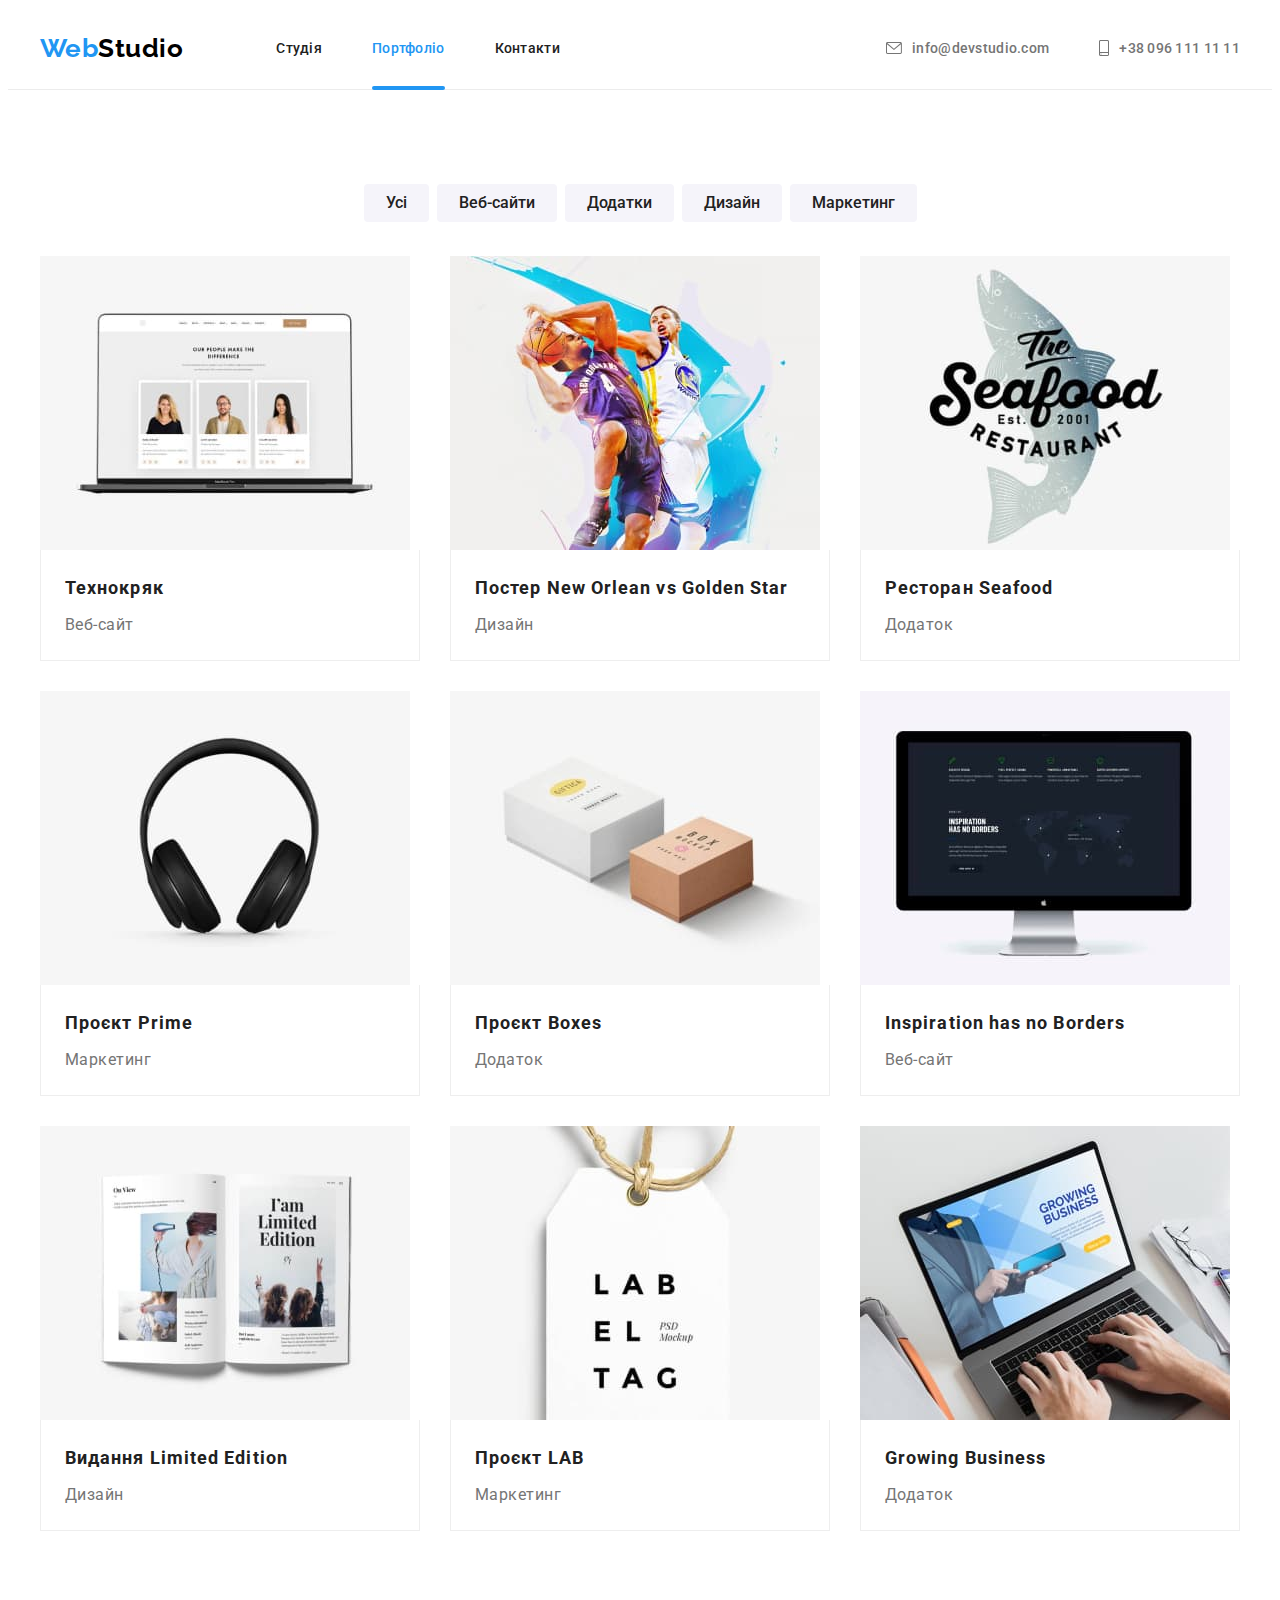
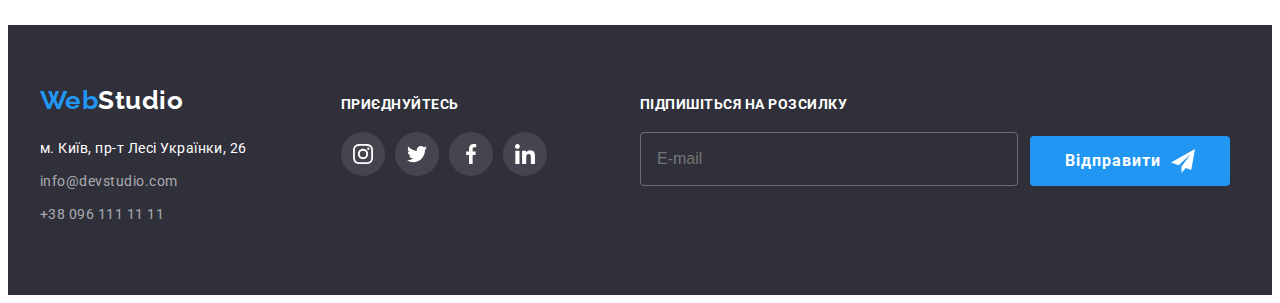
==== portfolio.html @ d0ff2c58 "ДЗ-8" ====
<!DOCTYPE html>
<html lang="uk">
  <head>
    <meta charset="UTF-8" />
    <meta http-equiv="X-UA-Compatible" content="IE=edge" />
    <meta name="viewport" content="width=device-width, initial-scale=1.0" />
    <title>Портфоліо</title>
    <link rel="preconnect" href="https://fonts.googleapis.com" />
    <link rel="preconnect" href="https://fonts.gstatic.com" crossorigin />
    <link
      href="https://fonts.googleapis.com/css2?family=Raleway:wght@700&family=Roboto:wght@400;500;700;900&display=swap"
      rel="stylesheet"
    />
    <link
      rel="stylesheet"
      href="https://cdnjs.cloudflare.com/ajax/libs/modern-normalize/1.1.0/modern-normalize.min.css"
      integrity="sha512-wpPYUAdjBVSE4KJnH1VR1HeZfpl1ub8YT/NKx4PuQ5NmX2tKuGu6U/JRp5y+Y8XG2tV+wKQpNHVUX03MfMFn9Q=="
      crossorigin="anonymous"
      referrerpolicy="no-referrer"
    />
    <link rel="stylesheet" href="./css/main.min.css" />
  </head>

  <body>
    <!--шапка сайту-->
    <header class="header">
      <div class="container header__container">
        <nav class="header__nav">
          <a class="logo header__logo" href="./index.html"
            >Web<span class="logo header__logo-text">Studio</span></a
          >
          <ul class="menu list">
            <li class="menu__item">
              <a class="menu__link" href="./index.html">Студія</a>
            </li>
            <li class="menu__item">
              <a class="menu__link menu__link--current" href="./portfolio.html"
                >Портфоліо</a
              >
            </li>
            <li class="menu__item">
              <a class="menu__link" href="">Контакти</a>
            </li>
          </ul>
        </nav>
        <ul class="header__contacts list">
          <li class="header__contacts-item">
            <a class="header__contact" href="mailto:info@devstudio.com"
              ><svg class="header__contact-icon" width="16" height="12">
                <use href="./images/icons.svg#icon-envelope"></use>
              </svg>
              info@devstudio.com</a
            >
          </li>
          <li class="header__contacts-item">
            <a class="header__contact" href="tel:+380961111111"
              ><svg class="header__contact-icon" width="10" height="16">
                <use href="./images/icons.svg#icon-smartphone"></use>
              </svg>
              +38 096 111 11 11</a
            >
          </li>
        </ul>
      </div>
    </header>

    <!--main-->
    <main>
      <section class="portfolio">
        <div class="container portfolio__container">
          <h1 class="portfolio__title visually-hidden">Портфоліо</h1>
          <ul class="portfolio__nav list">
            <li>
              <button class="portfolio__button" type="button">Усі</button>
            </li>
            <li>
              <button class="portfolio__button" type="button">Веб-сайти</button>
            </li>
            <li>
              <button class="portfolio__button" type="button">Додатки</button>
            </li>
            <li>
              <button class="portfolio__button" type="button">Дизайн</button>
            </li>
            <li>
              <button class="portfolio__button" type="button">Маркетинг</button>
            </li>
          </ul>
          <ul class="portfolio__list list">
            <li class="portfolio__item">
              <a class="portfolio__link" href="#">
                <div class="portfolio__top-wrap">
                  <img
                    class="portfolio__image"
                    src="./images/8-portfolio.jpg"
                    alt="Ноутбук"
                    width="370"
                    height="294"
                  />
                  <p class="portfolio__top-text">
                    Ресурс пропонує комплексні пропозиції з різним рівнем
                    функціоналу та сервісів. Все це дозволить відвідувачу
                    отримати вичерпні відомості про компанію чи приватну особу.
                  </p>
                </div>
                <div class="portfolio__card">
                  <h2 class="portfolio__card-title">Технокряк</h2>
                  <p class="portfolio__card-text">Веб-сайт</p>
                </div>
              </a>
            </li>
            <li class="portfolio__item">
              <a class="portfolio__link" href="#">
                <div class="portfolio__top-wrap">
                  <img
                    class="portfolio__image"
                    src="./images/9-portfolio.jpg"
                    alt="Два баскетболісти"
                    width="370"
                    height="294"
                  />
                  <p class="portfolio__top-text">
                    Lorem ipsum dolor sit amet, consectetur adipisicing elit.
                    Nihil voluptatum quibusdam sapiente fugiat veniam aliquid
                    molestias ratione unde laborum consequatur maiores quia sint
                    iure inventore repellendus nesciunt sit, quod eum.
                  </p>
                </div>
                <div class="portfolio__card">
                  <h2 class="portfolio__card-title">
                    Постер New Orlean vs Golden Star
                  </h2>
                  <p class="portfolio__card-text">Дизайн</p>
                </div>
              </a>
            </li>
            <li class="portfolio__item">
              <a class="portfolio__link" href="#">
                <div class="portfolio__top-wrap">
                  <img
                    class="portfolio__image"
                    src="./images/10-portfolio.jpg"
                    alt="Назва ресторану на фоні риби"
                    width="370"
                    height="294"
                  />
                  <p class="portfolio__top-text">
                    Lorem ipsum dolor sit amet, consectetur adipisicing elit.
                    Nihil voluptatum quibusdam sapiente fugiat veniam aliquid
                    molestias ratione unde laborum consequatur maiores quia sint
                    iure inventore repellendus nesciunt sit, quod eum.
                  </p>
                </div>
                <div class="portfolio__card">
                  <h2 class="portfolio__card-title">Ресторан Seafood</h2>
                  <p class="portfolio__card-text">Додаток</p>
                </div>
              </a>
            </li>
            <li class="portfolio__item">
              <a class="portfolio__link" href="#">
                <div class="portfolio__top-wrap">
                  <img
                    class="portfolio__image"
                    src="./images/11-portfolio.jpg"
                    alt="Навушники"
                    width="370"
                    height="294"
                  />
                  <p class="portfolio__top-text">
                    Lorem ipsum dolor sit amet, consectetur adipisicing elit.
                    Nihil voluptatum quibusdam sapiente fugiat veniam aliquid
                    molestias ratione unde laborum consequatur maiores quia sint
                    iure inventore repellendus nesciunt sit, quod eum.
                  </p>
                </div>
                <div class="portfolio__card">
                  <h2 class="portfolio__card-title">Проєкт Prime</h2>
                  <p class="portfolio__card-text">Маркетинг</p>
                </div>
              </a>
            </li>
            <li class="portfolio__item">
              <a class="portfolio__link" href="#">
                <div class="portfolio__top-wrap">
                  <img
                    class="portfolio__image"
                    src="./images/12-portfolio.jpg"
                    alt="Біла і коричнева коробки"
                    width="370"
                    height="294"
                  />
                  <p class="portfolio__top-text">
                    Lorem ipsum dolor sit amet, consectetur adipisicing elit.
                    Nihil voluptatum quibusdam sapiente fugiat veniam aliquid
                    molestias ratione unde laborum consequatur maiores quia sint
                    iure inventore repellendus nesciunt sit, quod eum.
                  </p>
                </div>
                <div class="portfolio__card">
                  <h2 class="portfolio__card-title">Проєкт Boxes</h2>
                  <p class="portfolio__card-text">Додаток</p>
                </div>
              </a>
            </li>
            <li class="portfolio__item">
              <a class="portfolio__link" href="#">
                <div class="portfolio__top-wrap">
                  <img
                    class="portfolio__image"
                    src="./images/13-portfolio.jpg"
                    alt="Моноблок"
                    width="370"
                    height="294"
                  />
                  <p class="portfolio__top-text">
                    Lorem ipsum dolor sit amet, consectetur adipisicing elit.
                    Nihil voluptatum quibusdam sapiente fugiat veniam aliquid
                    molestias ratione unde laborum consequatur maiores quia sint
                    iure inventore repellendus nesciunt sit, quod eum.
                  </p>
                </div>
                <div class="portfolio__card">
                  <h2 class="portfolio__card-title">
                    Inspiration has no Borders
                  </h2>
                  <p class="portfolio__card-text">Веб-сайт</p>
                </div>
              </a>
            </li>
            <li class="portfolio__item">
              <a class="portfolio__link" href="#">
                <div class="portfolio__top-wrap">
                  <img
                    class="portfolio__image"
                    src="./images/14-portfolio.jpg"
                    alt="Книга"
                    width="370"
                    height="294"
                  />
                  <p class="portfolio__top-text">
                    Lorem ipsum dolor sit amet, consectetur adipisicing elit.
                    Nihil voluptatum quibusdam sapiente fugiat veniam aliquid
                    molestias ratione unde laborum consequatur maiores quia sint
                    iure inventore repellendus nesciunt sit, quod eum.
                  </p>
                </div>
                <div class="portfolio__card">
                  <h2 class="portfolio__card-title">Видання Limited Edition</h2>
                  <p class="portfolio__card-text">Дизайн</p>
                </div>
              </a>
            </li>
            <li class="portfolio__item">
              <a class="portfolio__link" href="#">
                <div class="portfolio__top-wrap">
                  <img
                    class="portfolio__image"
                    src="./images/15-portfolio.jpg"
                    alt="Бірка"
                    width="370"
                    height="294"
                  />
                  <p class="portfolio__top-text">
                    Lorem ipsum dolor sit amet, consectetur adipisicing elit.
                    Nihil voluptatum quibusdam sapiente fugiat veniam aliquid
                    molestias ratione unde laborum consequatur maiores quia sint
                    iure inventore repellendus nesciunt sit, quod eum.
                  </p>
                </div>
                <div class="portfolio__card">
                  <h2 class="portfolio__card-title">Проєкт LAB</h2>
                  <p class="portfolio__card-text">Маркетинг</p>
                </div>
              </a>
            </li>
            <li class="portfolio__item">
              <a class="portfolio__link" href="#">
                <div class="portfolio__top-wrap">
                  <img
                    class="portfolio__image"
                    src="./images/16-portfolio.jpg"
                    alt="Ноутбук"
                    width="370"
                    height="294"
                  />
                  <p class="portfolio__top-text">
                    Lorem ipsum dolor sit amet, consectetur adipisicing elit.
                    Nihil voluptatum quibusdam sapiente fugiat veniam aliquid
                    molestias ratione unde laborum consequatur maiores quia sint
                    iure inventore repellendus nesciunt sit, quod eum.
                  </p>
                </div>
                <div class="portfolio__card">
                  <h2 class="portfolio__card-title">Growing Business</h2>
                  <p class="portfolio__card-text">Додаток</p>
                </div>
              </a>
            </li>
          </ul>
        </div>
      </section>
    </main>
    <!--footer-->
    <footer class="footer">
      <div class="container footer__container">
        <div class="footer__address-wrapper">
          <a class="logo footer__logo" href="./index.html"
            >Web <span class="footer__logo-text">Studio</span></a
          >
          <address class="address">
            <ul class="address__list">
              <li class="address__item">
                <a
                  class="address__link"
                  href="https://goo.gl/maps/9E4ESz3H2E2rqb3K8"
                  target="_blank"
                  rel="noreferrer noopener nofollow"
                  >м. Київ, пр-т Лесі Українки, 26</a
                >
              </li>
              <li class="address__item">
                <a class="address__contact" href="mailto:info@devstudio.com"
                  >info@devstudio.com</a
                >
              </li>
              <li class="address__item">
                <a class="address__contact" href="tel:+380961111111"
                  >+38 096 111 11 11</a
                >
              </li>
            </ul>
          </address>
        </div>
        <div class="footer__soc">
          <p class="footer__soc-text">Приєднуйтесь</p>
          <ul class="soc footer__soc-list">
            <li class="soc__item footer__soc-item">
              <a class="soc__link footer__soc-link" href=""
                ><svg class="soc__icon footer__soc-icon" width="20" height="20">
                  <use href="./images/icons.svg#icon-instagram"></use></svg
              ></a>
            </li>
            <li class="soc__item footer__soc-item">
              <a class="soc__link footer__soc-link" href=""
                ><svg class="soc__icon footer__soc-icon" width="20" height="20">
                  <use href="./images/icons.svg#icon-twitter"></use></svg
              ></a>
            </li>
            <li class="soc__item footer__soc-item">
              <a class="soc__link footer__soc-link" href=""
                ><svg class="soc__icon footer__soc-icon" width="20" height="20">
                  <use href="./images/icons.svg#icon-facebook"></use></svg
              ></a>
            </li>
            <li class="soc__item footer__soc-item">
              <a class="soc__link footer__soc-link" href=""
                ><svg class="soc__icon footer__soc-icon" width="20" height="20">
                  <use href="./images/icons.svg#icon-linkedin"></use></svg
              ></a>
            </li>
          </ul>
        </div>
        <div class="caption">
          <p class="caption__text">Підпишіться на розсилку</p>
          <form class="caption__form">
            <div class="caption__input-wraper">
              <label class="caption__input-label" for="caption-email"></label>
              <input
                class="caption__input"
                type="email"
                name="caption-email"
                id="caption-email"
                placeholder="E-mail"
              />
            </div>
            <div class="caption__button-wraper">
              <button type="submit" class="btn caption__button">
                Відправити
                <svg class="caption__icon" width="24" height="24">
                  <use href="./images/icons.svg#icon-send"></use>
                </svg>
              </button>
            </div>
          </form>
        </div>
      </div>
    </footer>
  </body>
</html>
---- css/main.min.css ----
:root{--primary-bg-color: #f5f5f5;--additional-bg-color: #f5f4fa;--heder-bg-color: #ffffff;--accent-color: #2196f3;--team-item-bg-color: #ffffff;--bg-hero-color: #c4c4c4;--bg-footer-color: #2f303a;--bg-portfolio-color: #ffffff;--bg-portfolio-card: rgba(33, 150, 243, 0.9);--bg-backdrop: rgba(0, 0, 0, 0.2);--bg-modal: #ffffff;--primary-text-color: #757575;--title-hero-color: #ffffff;--title-text-color: #212121;--logo-text-color: #000000;--logo-footer-text-color: #ffffff;--address-footer-color: #ffffff;--contact-footer-color: rgba(255, 255, 255, 0.6);--button-text-color: #ffffff;--button-active-color: #188ce8;--portfolio-button-text-color: #ffffff;--portfolio-item-bg-color: #ffffff;--border-header-color: #ececec;--border-portfolio-color: #eeeeee;--soc-icon-color: #afb1b8;--soc-icon-hover-color: #ffffff;--border-customers-color: #afb1b8;--border-customers-hover: #2196f3;--customers-icon-hover: #2196f3;--customers-logo-color: #afb1b8;--transition-duration-cubic: 250ms cubic-bezier(0.4, 0, 0.2, 1);--portfolio-card-color: #ffffff;--modal-input-border: rgba(33, 33, 33, 0.2);--modal-input-border-focus: rgba(33, 150, 243, 1);--modal-input-color: rgba(0, 0, 0, 1);--placeholder-color: rgba(117, 117, 117, 0.5);--check-border-color: #212121}.visually-hidden{position:absolute;width:1px;height:1px;margin:-1px;border:0;padding:0;white-space:nowrap;-webkit-clip-path:inset(100%);clip-path:inset(100%);clip:rect(0 0 0 0);overflow:hidden}h1,h2,h3,h4,h5,h6,p{margin:0}ul{list-style:none;margin:0;padding:0}img{display:block}button{cursor:pointer}body{font-family:"Roboto",sans-serif;letter-spacing:.03em;color:var(--primary-text-color)}.list{list-style:none}.container{width:1200px;padding-left:15px;padding-right:15px;margin:0 auto}.logo{font-family:"Raleway",sans-serif;font-weight:700;font-size:26px;line-height:1.1923;text-decoration:none;color:var(--accent-color)}.section-title{margin-bottom:50px;font-size:36px;line-height:1.1667;text-align:center;color:var(--title-text-color)}.btn{padding-top:10px;padding-bottom:10px;min-width:216px;font-family:inherit;font-weight:700;font-size:16px;line-height:1.875;letter-spacing:.06em;background-color:var(--accent-color);color:var(--button-text-color);border:none;border-radius:4px;transition:background-color var(--transition-duration-cubic)}.btn:hover,.btn:focus{background-color:var(--button-active-color)}.soc{display:flex;justify-content:center;gap:10px}.soc__item{width:44px;height:44px}.soc__link{display:flex;width:100%;height:100%;border-radius:50%;align-items:center;justify-content:center;transition:background-color var(--transition-duration-cubic)}.soc__link:hover,.soc__link:focus{background-color:var(--accent-color)}.soc__icon{fill:var(--soc-icon-color);transition:fill var(--transition-duration-cubic)}.soc__link:hover .soc__icon,.soc__link:focus .soc__icon{fill:var(--soc-icon-hover-color)}.address__item{margin-bottom:9px}.address__link,.address__contact{font-size:14px;line-height:1.7143;text-decoration:none;font-style:normal;transition:color var(--transition-duration-cubic)}.address__link{color:var(--address-footer-color)}.address__link:hover,.address__link:focus{color:var(--accent-color)}.address__contact{color:var(--contact-footer-color)}.address__contact:hover,.address__contact:focus{color:var(--accent-color)}.backdrop{position:fixed;top:0;width:100%;height:100%;background-color:var(--bg-backdrop);transition:opacity var(--transition-duration-cubic),visibility var(--transition-duration-cubic)}.modal{width:528px;min-height:581px;padding:40px;background-color:var(--bg-modal);border-radius:4px;position:absolute;top:50%;left:50%;transform:translate(-50%, -50%) scaleX(1);transition:transform var(--transition-duration-cubic)}.backdrop.is-hidden .modal{transform:translate(-50%, -50%) scaleX(1.5)}.modal__close{position:absolute;top:8px;right:8px;display:flex;align-items:center;justify-content:center;width:30px;height:30px;border:1px solid rgba(0,0,0,.1);border-radius:50%;background-color:rgba(0,0,0,0)}.modal__close-icon{transition:fill var(--transition-duration-cubic)}.modal__close:hover .modal__close-icon{fill:var(--customers-icon-hover)}.is-hidden{opacity:0;visibility:hidden;pointer-events:none}.modal__title{font-weight:700;font-size:20px;line-height:1.15;text-align:center;margin-bottom:12px;color:var(--title-text-color)}.modal__field{margin-bottom:10px}.modal__input-label{display:block;margin-bottom:4px;font-size:12px;line-height:1.1667}.modal__input-wrapper{position:relative}.modal__input{width:100%;height:40px;border-radius:4px;border:1px solid var(--modal-input-border);font-size:12px;line-height:1.1667;padding-left:42px;color:var(--modal-input-color);background-color:rgba(0,0,0,0);outline:rgba(0,0,0,0);transition:border-color var(--transition-duration-cubic);cursor:pointer}.modal__input:hover,.modal__input:focus{border-color:var(--modal-input-border-focus)}.modal__icon{position:absolute;left:12px;top:50%;transform:translateY(-50%);transition:fill var(--transition-duration-cubic)}.modal__input:hover+.modal__icon,.modal__input:focus+.modal__icon{fill:var(--modal-input-border-focus)}.modal__comment{width:100%;height:120px;border-radius:4px;border:1px solid var(--modal-input-border);font-size:12px;line-height:1.1667;padding:12px 16px;resize:none;color:var(--modal-input-color);background-color:rgba(0,0,0,0);outline:rgba(0,0,0,0)}.modal__comment::-moz-placeholder{font-size:12px;line-height:1.1667;color:var(--placeholder-color)}.modal__comment:-ms-input-placeholder{font-size:12px;line-height:1.1667;color:var(--placeholder-color)}.modal__comment::placeholder{font-size:12px;line-height:1.1667;color:var(--placeholder-color)}.modal__button{display:block;margin-left:auto;margin-right:auto;min-width:200px}.modal__field-comment{margin-bottom:20px}.modal__check-field{margin-bottom:30px}.modal__check-text{display:flex;align-items:center;justify-content:center;font-size:14px;line-height:1.7143}.modal__check-link{margin-left:5px;color:var(--accent-color)}.modal__check-text .modal__check-icon{width:16px;height:15px;border:2px solid var(--check-border-color);border-radius:2px;margin-right:7px;display:flex;align-items:center;justify-content:center;fill:rgba(0,0,0,0);transition:border-color var(--transition-duration-cubic)}.modal__check:checked+.modal__check-text .modal__check-icon{background-color:var(--accent-color);border:none;fill:var(--soc-icon-hover-color)}.modal__check:hover+.modal__check-text .modal__check-icon,.modal__check:focus+.modal__check-text .modal__check-icon{border-color:var(--accent-color)}.header{background-color:var(--heder-bg-color);border-bottom:1px solid var(--border-header-color)}.header__container{display:flex;align-items:center}.header__nav{display:flex;align-items:center}.header__logo{margin-right:93px;padding-top:25px;padding-bottom:25px}.header__logo-text{margin:0;color:var(--logo-text-color)}.menu{display:flex;gap:50px}.menu__link,.header__contact{padding-top:32px;padding-bottom:32px;font-weight:500;font-size:14px;line-height:1.1429;letter-spacing:.02em;text-decoration:none;transition:color var(--transition-duration-cubic)}.menu__link{display:block;color:var(--title-text-color)}.menu__link:hover,.menu__link:focus{color:var(--accent-color)}.menu__link--current{position:relative;color:var(--accent-color)}.menu__link--current:after{content:"";position:absolute;left:0;bottom:-2px;display:block;width:100%;height:4px;background-color:var(--accent-color);border-radius:2px}.header__contacts{display:flex;margin-left:auto;gap:50px}.header__contact{display:flex;align-items:center;justify-content:center;color:var(--primary-text-color)}.header__contact:hover,.header__contact:focus{color:var(--accent-color)}.header__contact-icon{margin-right:10px;fill:currentColor}.hero{margin:0 auto;padding-top:200px;padding-bottom:200px;text-align:center;background-color:var(--bg-hero-color)}.overlya{width:1600px;height:600px;background-image:linear-gradient(rgba(47, 48, 58, 0.4), rgba(47, 48, 58, 0.4)),url(../images/Hero.jpg)}.hero__title{margin-right:auto;margin-left:auto;margin-bottom:30px;width:696px;font-weight:900;font-size:44px;line-height:1.3636;letter-spacing:.06em;text-transform:uppercase;color:var(--title-hero-color)}.feature{padding-top:94px;padding-bottom:94px}.feature__list{display:flex;gap:30px}.feature__wrapper-icon{width:270px;height:120px;display:flex;align-items:center;justify-content:center;margin-bottom:30px;background-color:var(--additional-bg-color)}.feature__title-card{margin-bottom:10px;font-size:14px;line-height:1.1429;text-transform:uppercase;color:var(--title-text-color)}.feature__text-card{font-size:14px;line-height:1.7143}.work{padding-bottom:94px}.work__list{display:flex;gap:30px}.work__item{width:calc((100% - 60px)/3)}.work__thumb{position:relative}.work__thumb-title{position:absolute;left:0;bottom:0;display:flex;align-items:center;justify-content:center;width:100%;min-height:70px;background-color:rgba(47,48,58,.8)}.work__title-thumb{font-size:14px;line-height:1.1721;text-transform:uppercase;color:#fff}.team{padding-top:94px;padding-bottom:94px;background-color:var(--additional-bg-color)}.team__list{display:flex;gap:30px}.team__item{width:calc((100% - 90px)/4);background-color:var(--team-item-bg-color);box-shadow:0px 4px 4px 0px rgba(0,0,0,.25)}.team__card{padding-top:30px;padding-bottom:30px}.team__card-title{margin-bottom:10px;text-align:center;font-weight:500;font-size:16px;line-height:1.1875;color:var(--title-text-color)}.team__card-text{margin-bottom:16px;text-align:center;font-size:16px;line-height:1.1875}.customers{padding-top:94px;padding-bottom:94px}.customers__list{display:flex;justify-content:center;gap:30px}.customers__item{width:170px;height:92px}.customers__link{display:flex;width:100%;height:100%;border:1px solid var(--border-customers-color);border-radius:4px;align-items:center;justify-content:center;transition:border var(--transition-duration-cubic)}.customers__link:hover,.customers__link:focus{border:1px solid var(--border-customers-hover)}.customers__logo{fill:var(--customers-logo-color);transition:fill var(--transition-duration-cubic)}.customers__link:hover .customers__logo,.customers__link:focus .customers__logo{fill:var(--customers-icon-hover)}.footer{padding-top:60px;padding-bottom:60px;background-color:var(--bg-footer-color)}.footer__container{display:flex;align-items:baseline}.footer__address-wrapper{width:231px;margin-right:70px}.footer__logo{display:flex;margin-bottom:20px}.footer__logo-text{margin-bottom:0;color:var(--logo-footer-text-color)}.footer__soc{margin-right:93px}.footer__soc-text{font-weight:700;font-size:14px;line-height:1.1429;text-transform:uppercase;margin-bottom:20px;color:var(--address-footer-color)}.footer__soc-link{background-color:rgba(255,255,255,.1)}.footer__soc-icon{fill:var(--address-footer-color)}.caption__text{margin-bottom:20px;font-weight:700;font-size:14px;line-height:1.1429;color:var(--address-footer-color);text-transform:uppercase}.caption__form{display:flex;align-items:flex-end}.caption__input-wraper{margin-right:12px}.caption__input{width:358px;height:50px;padding-left:16px;font-size:16px;line-height:1.25;color:rgba(255,255,255,.6);background-color:rgba(0,0,0,0);border:1px solid rgba(255,255,255,.3);border-radius:4px}.caption__input:focus{border-color:rgba(255,255,255,.3)}.caption__button{display:flex;min-width:200px;align-items:center;justify-content:center}.caption__icon{margin-left:10px;fill:var(--button-text-color)}.portfolio{padding-top:94px;padding-bottom:94px;background-color:var(--bg-portfolio-color)}.portfolio__nav{display:flex;justify-content:center;margin-bottom:34px;gap:8px}.portfolio__button{padding:6px 22px;font-family:inherit;font-weight:500;font-size:16px;line-height:1.625;background-color:var(--additional-bg-color);color:var(--title-text-color);border:none;border-radius:4px;transition:color var(--transition-duration-cubic),background-color var(--transition-duration-cubic),box-shadow var(--transition-duration-cubic)}.portfolio__button:hover,.portfolio__button:focus{background-color:var(--accent-color);color:var(--portfolio-button-text-color);box-shadow:0px 4px 4px 0px rgba(0,0,0,.25)}.portfolio__list{display:flex;flex-wrap:wrap;gap:30px}.portfolio__item{width:calc((100% - 60px)/3);background-color:var(--portfolio-item-bg-color)}.portfolio__link{position:relative;display:block;text-decoration:none;transition:box-shadow var(--transition-duration-cubic)}.portfolio__link:hover,.portfolio__link:focus{box-shadow:0px 4px 4px 0px rgba(0,0,0,.25)}.portfolio__top-wrap{position:relative;overflow:hidden}.portfolio__top-text{position:absolute;top:0;font-size:18px;line-height:1.5556;padding-top:63px;padding-right:24px;padding-bottom:63px;padding-left:24px;height:100%;transform:translateY(100%);transition:transform var(--transition-duration-cubic);background-color:var(--bg-portfolio-card);color:var(--portfolio-card-color)}.portfolio__link:hover .portfolio__top-text,.portfolio__link:focus .portfolio__top-text{transform:translateY(0)}.portfolio__card{padding-top:20px;padding-right:24px;padding-bottom:20px;padding-left:24px;border-right:1px solid var(--border-portfolio-color);border-bottom:1px solid var(--border-portfolio-color);border-left:1px solid var(--border-portfolio-color)}.portfolio__card-title{margin-bottom:4px;font-size:18px;line-height:2;letter-spacing:.06em;color:var(--title-text-color)}.portfolio__card-text{font-size:16px;line-height:1.875;color:var(--primary-text-color)}/*# sourceMappingURL=main.min.css.map */
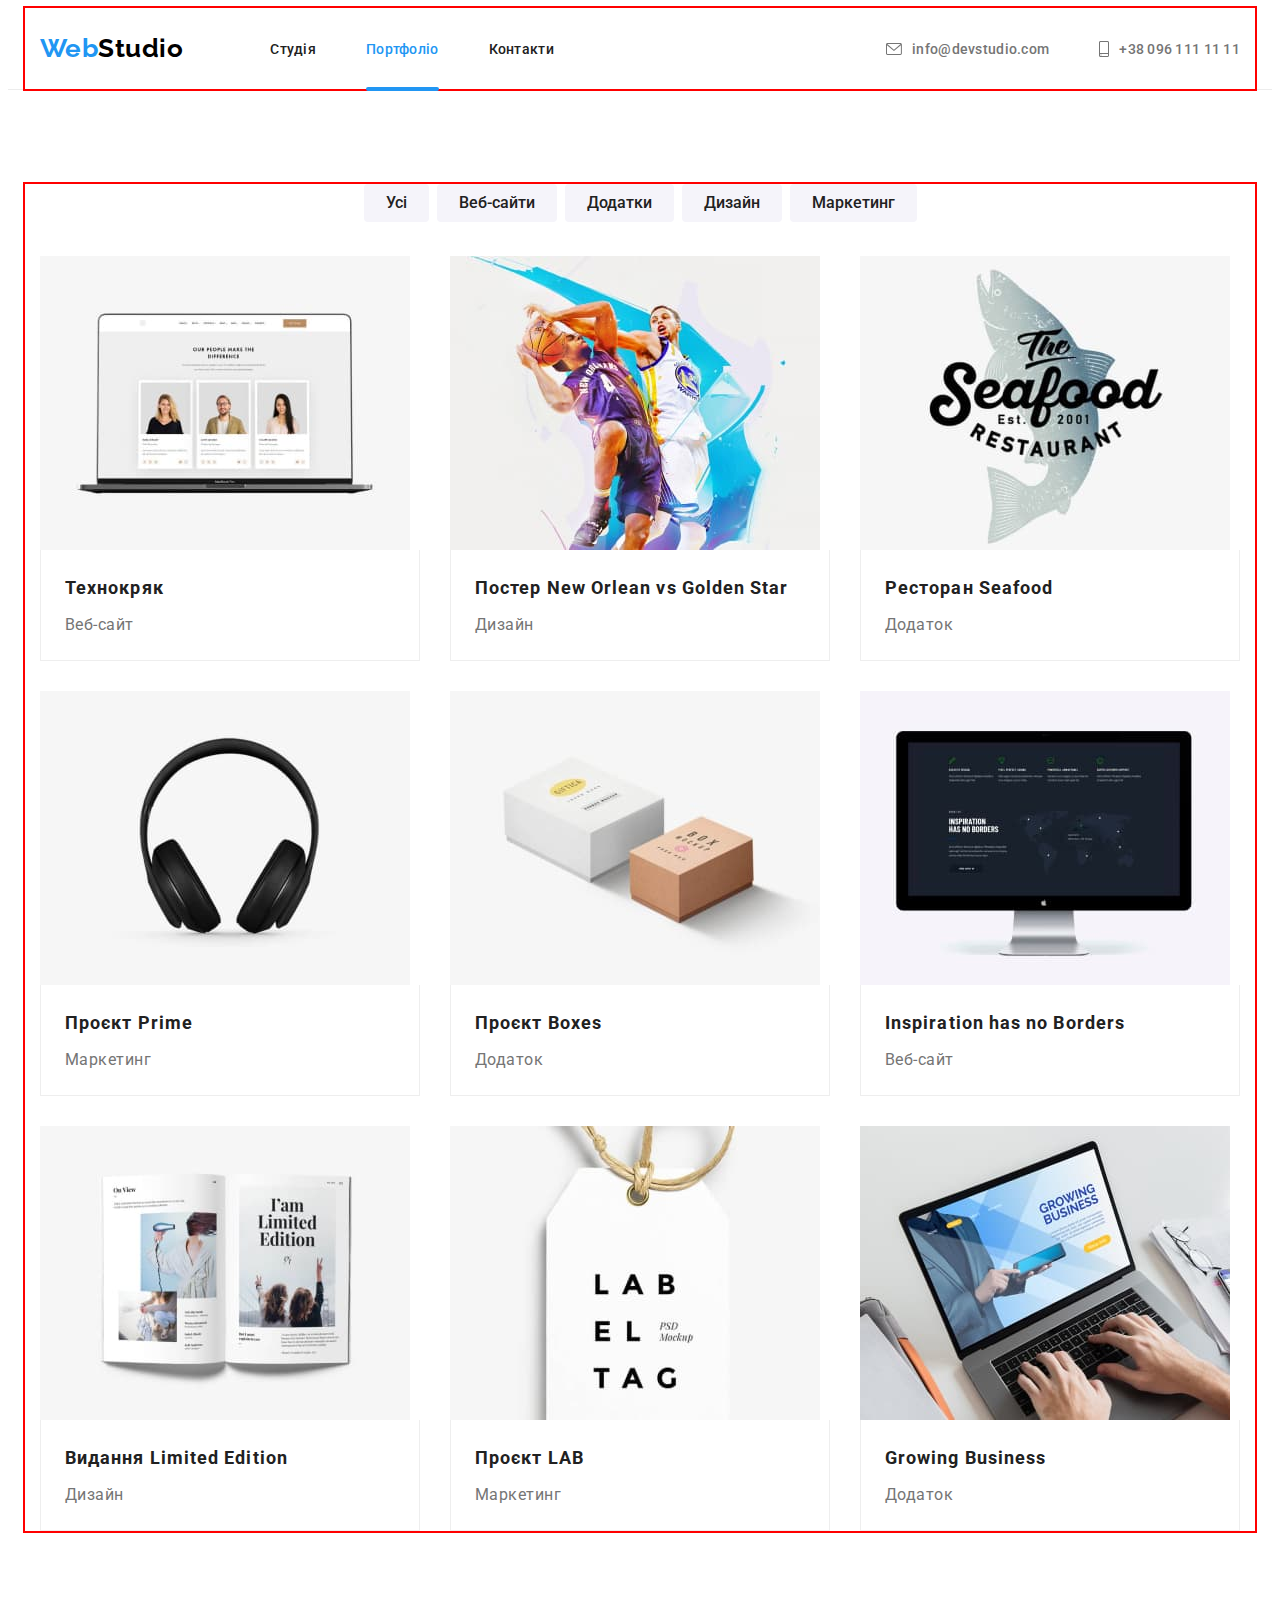
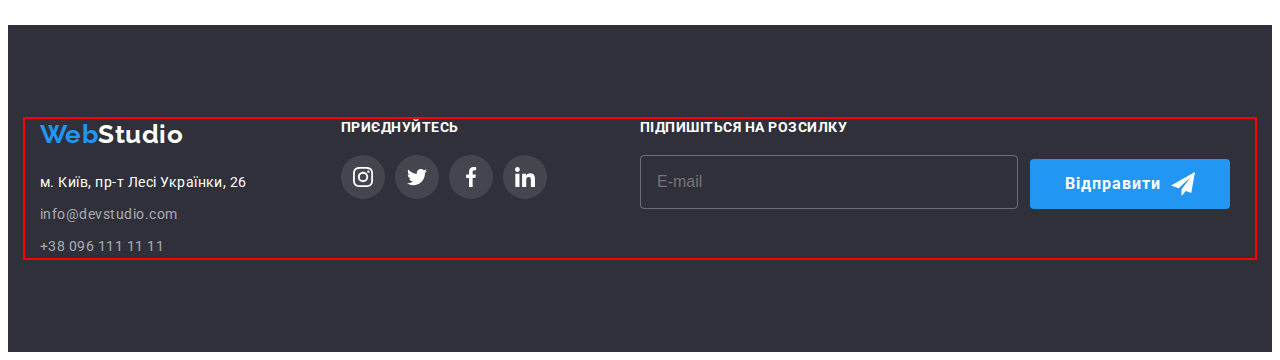
==== commit 85275608: "menu" ====
--- a/portfolio.html
+++ b/portfolio.html
@@ -24,19 +24,19 @@
   <body>
     <!--шапка сайту-->
     <header class="header">
-      <div class="container header__container">
+      <div class="header__container">
         <nav class="header__nav">
           <a class="logo header__logo" href="./index.html"
             >Web<span class="logo header__logo-text">Studio</span></a
           >
           <ul class="menu list">
             <li class="menu__item">
-              <a class="menu__link" href="./index.html">Студія</a>
+              <a class="menu__link" href="./index.html"
+                >Студія</a
+              >
             </li>
             <li class="menu__item">
-              <a class="menu__link menu__link--current" href="./portfolio.html"
-                >Портфоліо</a
-              >
+              <a class="menu__link menu__link--current" href="./portfolio.html">Портфоліо</a>
             </li>
             <li class="menu__item">
               <a class="menu__link" href="">Контакти</a>
@@ -61,6 +61,83 @@
             >
           </li>
         </ul>
+
+        <ul class="contacts-tab list">
+          <li class="contacts-tab__item">
+            <a class="contacts-tab__contact" href="mailto:info@devstudio.com"
+              ><svg class="contacts-tab__contact-icon" width="14" height="10">
+                <use href="./images/icons.svg#icon-mail-tab"></use>
+              </svg>
+              info@devstudio.com</a
+            >
+          </li>
+          <li class="contacts-tab__item">
+            <a class="contacts-tab__contact" href="tel:+380961111111"
+              ><svg class="contacts-tab__contact-icon" width="10" height="14">
+                <use href="./images/icons.svg#icon-tel-tab"></use>
+              </svg>
+              +38 096 111 11 11</a
+            >
+          </li>
+        </ul>
+
+        <button class="menu-open" type="button" data-menu-open>
+          <svg class="menu-open__icon" width="24" height="16">
+            <use href="./images/icons.svg#icon-menu-open"></use>
+          </svg>
+        </button>
+        <div class="mob-menu is-hidden" data-menu>
+          <div class="container">
+            <button class="mob-menu__close" type="button" data-menu-close>
+              <svg class="mob-menu__close-icon" width="18" height="18">
+                <use href="./images/icons.svg#icon-menu-close"></use>
+              </svg>
+            </button>
+            <ul class="mob-menu__list list">
+              <li class="mob-menu__item">
+                <a
+                  class="mob-menu__link"
+                  href="./index.html"
+                  >Студія</a
+                >
+              </li>
+              <li class="mob-menu__item">
+                <a class="mob-menu__link mob-menu__link--current" href="./portfolio.html">Портфоліо</a>
+              </li>
+              <li class="mob-menu__item">
+                <a class="mob-menu__link" href="">Контакти</a>
+              </li>
+            </ul>
+            <div class="mob-menu__bottom">
+              <ul class="mob-menu__contacts list">
+                <li class="mob-menu__contacts-item">
+                  <a class="mob-menu__tel" href="tel:+380961111111">
+                    +38 096 111 11 11</a
+                  >
+                </li>
+                <li class="mob-menu__contacts-item">
+                  <a class="mob-menu__mail" href="mailto:info@devstudio.com">
+                    info@devstudio.com</a
+                  >
+                </li>
+              </ul>
+              <ul class="mob-soc">
+                <li class="mob-soc__item">
+                  <a class="mob-soc__link" href="">Instagram</a>
+                </li>
+                <li class="mob-soc__item">
+                  <a class="mob-soc__link" href="">Twitter</a>
+                </li>
+                <li class="mob-soc__item">
+                  <a class="mob-soc__link" href="">Facebook</a>
+                </li>
+                <li class="mob-soc__item">
+                  <a class="mob-soc__link" href="">LinkedIn</a>
+                </li>
+              </ul>
+            </div>
+          </div>
+        </div>
       </div>
     </header>
 
@@ -304,84 +381,67 @@
     <!--footer-->
     <footer class="footer">
       <div class="container footer__container">
-        <div class="footer__address-wrapper">
-          <a class="logo footer__logo" href="./index.html"
-            >Web <span class="footer__logo-text">Studio</span></a
-          >
-          <address class="address">
-            <ul class="address__list">
-              <li class="address__item">
-                <a
-                  class="address__link"
-                  href="https://goo.gl/maps/9E4ESz3H2E2rqb3K8"
-                  target="_blank"
-                  rel="noreferrer noopener nofollow"
-                  >м. Київ, пр-т Лесі Українки, 26</a
-                >
-              </li>
-              <li class="address__item">
-                <a class="address__contact" href="mailto:info@devstudio.com"
-                  >info@devstudio.com</a
-                >
-              </li>
-              <li class="address__item">
-                <a class="address__contact" href="tel:+380961111111"
-                  >+38 096 111 11 11</a
-                >
+        <div class="footer_address-soc">
+          <div class="footer__address-wrapper">
+            <a class="logo footer__logo" href="./index.html">Web <span class="footer__logo-text">Studio</span></a>
+            <address class="address">
+              <ul class="address__list">
+                <li class="address__item">
+                  <a class="address__link" href="https://goo.gl/maps/9E4ESz3H2E2rqb3K8" target="_blank"
+                    rel="noreferrer noopener nofollow">м. Київ, пр-т Лесі Українки, 26</a>
+                </li>
+                <li class="address__item">
+                  <a class="address__contact" href="mailto:info@devstudio.com">info@devstudio.com</a>
+                </li>
+                <li class="address__item">
+                  <a class="address__contact" href="tel:+380961111111">+38 096 111 11 11</a>
+                </li>
+              </ul>
+            </address>
+          </div>
+          <div class="footer__soc">
+            <p class="footer__soc-text">Приєднуйтесь</p>
+            <ul class="soc footer__soc-list">
+              <li class="soc__item footer__soc-item">
+                <a class="soc__link footer__soc-link" href=""><svg class="soc__icon footer__soc-icon" width="20"
+                    height="20">
+                    <use href="./images/icons.svg#icon-instagram"></use>
+                  </svg></a>
+              </li>
+              <li class="soc__item footer__soc-item">
+                <a class="soc__link footer__soc-link" href=""><svg class="soc__icon footer__soc-icon" width="20"
+                    height="20">
+                    <use href="./images/icons.svg#icon-twitter"></use>
+                  </svg></a>
+              </li>
+              <li class="soc__item footer__soc-item">
+                <a class="soc__link footer__soc-link" href=""><svg class="soc__icon footer__soc-icon" width="20"
+                    height="20">
+                    <use href="./images/icons.svg#icon-facebook"></use>
+                  </svg></a>
+              </li>
+              <li class="soc__item footer__soc-item">
+                <a class="soc__link footer__soc-link" href=""><svg class="soc__icon footer__soc-icon" width="20"
+                    height="20">
+                    <use href="./images/icons.svg#icon-linkedin"></use>
+                  </svg></a>
               </li>
             </ul>
-          </address>
-        </div>
-        <div class="footer__soc">
-          <p class="footer__soc-text">Приєднуйтесь</p>
-          <ul class="soc footer__soc-list">
-            <li class="soc__item footer__soc-item">
-              <a class="soc__link footer__soc-link" href=""
-                ><svg class="soc__icon footer__soc-icon" width="20" height="20">
-                  <use href="./images/icons.svg#icon-instagram"></use></svg
-              ></a>
-            </li>
-            <li class="soc__item footer__soc-item">
-              <a class="soc__link footer__soc-link" href=""
-                ><svg class="soc__icon footer__soc-icon" width="20" height="20">
-                  <use href="./images/icons.svg#icon-twitter"></use></svg
-              ></a>
-            </li>
-            <li class="soc__item footer__soc-item">
-              <a class="soc__link footer__soc-link" href=""
-                ><svg class="soc__icon footer__soc-icon" width="20" height="20">
-                  <use href="./images/icons.svg#icon-facebook"></use></svg
-              ></a>
-            </li>
-            <li class="soc__item footer__soc-item">
-              <a class="soc__link footer__soc-link" href=""
-                ><svg class="soc__icon footer__soc-icon" width="20" height="20">
-                  <use href="./images/icons.svg#icon-linkedin"></use></svg
-              ></a>
-            </li>
-          </ul>
+          </div>
         </div>
         <div class="caption">
           <p class="caption__text">Підпишіться на розсилку</p>
           <form class="caption__form">
             <div class="caption__input-wraper">
               <label class="caption__input-label" for="caption-email"></label>
-              <input
-                class="caption__input"
-                type="email"
-                name="caption-email"
-                id="caption-email"
-                placeholder="E-mail"
-              />
+              <input class="caption__input" type="email" name="caption-email" id="caption-email" placeholder="E-mail" />
             </div>
-            <div class="caption__button-wraper">
-              <button type="submit" class="btn caption__button">
-                Відправити
-                <svg class="caption__icon" width="24" height="24">
-                  <use href="./images/icons.svg#icon-send"></use>
-                </svg>
-              </button>
-            </div>
+            <button type="submit" class="btn caption__button">
+              Відправити
+              <svg class="caption__icon" width="24" height="24">
+                <use href="./images/icons.svg#icon-send"></use>
+              </svg>
+            </button>
           </form>
         </div>
       </div>
--- a/css/main.min.css
+++ b/css/main.min.css
@@ -1 +1 @@
-:root{--primary-bg-color: #f5f5f5;--additional-bg-color: #f5f4fa;--heder-bg-color: #ffffff;--accent-color: #2196f3;--team-item-bg-color: #ffffff;--bg-hero-color: #c4c4c4;--bg-footer-color: #2f303a;--bg-portfolio-color: #ffffff;--bg-portfolio-card: rgba(33, 150, 243, 0.9);--bg-backdrop: rgba(0, 0, 0, 0.2);--bg-modal: #ffffff;--primary-text-color: #757575;--title-hero-color: #ffffff;--title-text-color: #212121;--logo-text-color: #000000;--logo-footer-text-color: #ffffff;--address-footer-color: #ffffff;--contact-footer-color: rgba(255, 255, 255, 0.6);--button-text-color: #ffffff;--button-active-color: #188ce8;--portfolio-button-text-color: #ffffff;--portfolio-item-bg-color: #ffffff;--border-header-color: #ececec;--border-portfolio-color: #eeeeee;--soc-icon-color: #afb1b8;--soc-icon-hover-color: #ffffff;--border-customers-color: #afb1b8;--border-customers-hover: #2196f3;--customers-icon-hover: #2196f3;--customers-logo-color: #afb1b8;--transition-duration-cubic: 250ms cubic-bezier(0.4, 0, 0.2, 1);--portfolio-card-color: #ffffff;--modal-input-border: rgba(33, 33, 33, 0.2);--modal-input-border-focus: rgba(33, 150, 243, 1);--modal-input-color: rgba(0, 0, 0, 1);--placeholder-color: rgba(117, 117, 117, 0.5);--check-border-color: #212121}.visually-hidden{position:absolute;width:1px;height:1px;margin:-1px;border:0;padding:0;white-space:nowrap;-webkit-clip-path:inset(100%);clip-path:inset(100%);clip:rect(0 0 0 0);overflow:hidden}h1,h2,h3,h4,h5,h6,p{margin:0}ul{list-style:none;margin:0;padding:0}img{display:block}button{cursor:pointer}body{font-family:"Roboto",sans-serif;letter-spacing:.03em;color:var(--primary-text-color)}.list{list-style:none}.container{width:1200px;padding-left:15px;padding-right:15px;margin:0 auto}.logo{font-family:"Raleway",sans-serif;font-weight:700;font-size:26px;line-height:1.1923;text-decoration:none;color:var(--accent-color)}.section-title{margin-bottom:50px;font-size:36px;line-height:1.1667;text-align:center;color:var(--title-text-color)}.btn{padding-top:10px;padding-bottom:10px;min-width:216px;font-family:inherit;font-weight:700;font-size:16px;line-height:1.875;letter-spacing:.06em;background-color:var(--accent-color);color:var(--button-text-color);border:none;border-radius:4px;transition:background-color var(--transition-duration-cubic)}.btn:hover,.btn:focus{background-color:var(--button-active-color)}.soc{display:flex;justify-content:center;gap:10px}.soc__item{width:44px;height:44px}.soc__link{display:flex;width:100%;height:100%;border-radius:50%;align-items:center;justify-content:center;transition:background-color var(--transition-duration-cubic)}.soc__link:hover,.soc__link:focus{background-color:var(--accent-color)}.soc__icon{fill:var(--soc-icon-color);transition:fill var(--transition-duration-cubic)}.soc__link:hover .soc__icon,.soc__link:focus .soc__icon{fill:var(--soc-icon-hover-color)}.address__item{margin-bottom:9px}.address__link,.address__contact{font-size:14px;line-height:1.7143;text-decoration:none;font-style:normal;transition:color var(--transition-duration-cubic)}.address__link{color:var(--address-footer-color)}.address__link:hover,.address__link:focus{color:var(--accent-color)}.address__contact{color:var(--contact-footer-color)}.address__contact:hover,.address__contact:focus{color:var(--accent-color)}.backdrop{position:fixed;top:0;width:100%;height:100%;background-color:var(--bg-backdrop);transition:opacity var(--transition-duration-cubic),visibility var(--transition-duration-cubic)}.modal{width:528px;min-height:581px;padding:40px;background-color:var(--bg-modal);border-radius:4px;position:absolute;top:50%;left:50%;transform:translate(-50%, -50%) scaleX(1);transition:transform var(--transition-duration-cubic)}.backdrop.is-hidden .modal{transform:translate(-50%, -50%) scaleX(1.5)}.modal__close{position:absolute;top:8px;right:8px;display:flex;align-items:center;justify-content:center;width:30px;height:30px;border:1px solid rgba(0,0,0,.1);border-radius:50%;background-color:rgba(0,0,0,0)}.modal__close-icon{transition:fill var(--transition-duration-cubic)}.modal__close:hover .modal__close-icon{fill:var(--customers-icon-hover)}.is-hidden{opacity:0;visibility:hidden;pointer-events:none}.modal__title{font-weight:700;font-size:20px;line-height:1.15;text-align:center;margin-bottom:12px;color:var(--title-text-color)}.modal__field{margin-bottom:10px}.modal__input-label{display:block;margin-bottom:4px;font-size:12px;line-height:1.1667}.modal__input-wrapper{position:relative}.modal__input{width:100%;height:40px;border-radius:4px;border:1px solid var(--modal-input-border);font-size:12px;line-height:1.1667;padding-left:42px;color:var(--modal-input-color);background-color:rgba(0,0,0,0);outline:rgba(0,0,0,0);transition:border-color var(--transition-duration-cubic);cursor:pointer}.modal__input:hover,.modal__input:focus{border-color:var(--modal-input-border-focus)}.modal__icon{position:absolute;left:12px;top:50%;transform:translateY(-50%);transition:fill var(--transition-duration-cubic)}.modal__input:hover+.modal__icon,.modal__input:focus+.modal__icon{fill:var(--modal-input-border-focus)}.modal__comment{width:100%;height:120px;border-radius:4px;border:1px solid var(--modal-input-border);font-size:12px;line-height:1.1667;padding:12px 16px;resize:none;color:var(--modal-input-color);background-color:rgba(0,0,0,0);outline:rgba(0,0,0,0)}.modal__comment::-moz-placeholder{font-size:12px;line-height:1.1667;color:var(--placeholder-color)}.modal__comment:-ms-input-placeholder{font-size:12px;line-height:1.1667;color:var(--placeholder-color)}.modal__comment::placeholder{font-size:12px;line-height:1.1667;color:var(--placeholder-color)}.modal__button{display:block;margin-left:auto;margin-right:auto;min-width:200px}.modal__field-comment{margin-bottom:20px}.modal__check-field{margin-bottom:30px}.modal__check-text{display:flex;align-items:center;justify-content:center;font-size:14px;line-height:1.7143}.modal__check-link{margin-left:5px;color:var(--accent-color)}.modal__check-text .modal__check-icon{width:16px;height:15px;border:2px solid var(--check-border-color);border-radius:2px;margin-right:7px;display:flex;align-items:center;justify-content:center;fill:rgba(0,0,0,0);transition:border-color var(--transition-duration-cubic)}.modal__check:checked+.modal__check-text .modal__check-icon{background-color:var(--accent-color);border:none;fill:var(--soc-icon-hover-color)}.modal__check:hover+.modal__check-text .modal__check-icon,.modal__check:focus+.modal__check-text .modal__check-icon{border-color:var(--accent-color)}.header{background-color:var(--heder-bg-color);border-bottom:1px solid var(--border-header-color)}.header__container{display:flex;align-items:center}.header__nav{display:flex;align-items:center}.header__logo{margin-right:93px;padding-top:25px;padding-bottom:25px}.header__logo-text{margin:0;color:var(--logo-text-color)}.menu{display:flex;gap:50px}.menu__link,.header__contact{padding-top:32px;padding-bottom:32px;font-weight:500;font-size:14px;line-height:1.1429;letter-spacing:.02em;text-decoration:none;transition:color var(--transition-duration-cubic)}.menu__link{display:block;color:var(--title-text-color)}.menu__link:hover,.menu__link:focus{color:var(--accent-color)}.menu__link--current{position:relative;color:var(--accent-color)}.menu__link--current:after{content:"";position:absolute;left:0;bottom:-2px;display:block;width:100%;height:4px;background-color:var(--accent-color);border-radius:2px}.header__contacts{display:flex;margin-left:auto;gap:50px}.header__contact{display:flex;align-items:center;justify-content:center;color:var(--primary-text-color)}.header__contact:hover,.header__contact:focus{color:var(--accent-color)}.header__contact-icon{margin-right:10px;fill:currentColor}.hero{margin:0 auto;padding-top:200px;padding-bottom:200px;text-align:center;background-color:var(--bg-hero-color)}.overlya{width:1600px;height:600px;background-image:linear-gradient(rgba(47, 48, 58, 0.4), rgba(47, 48, 58, 0.4)),url(../images/Hero.jpg)}.hero__title{margin-right:auto;margin-left:auto;margin-bottom:30px;width:696px;font-weight:900;font-size:44px;line-height:1.3636;letter-spacing:.06em;text-transform:uppercase;color:var(--title-hero-color)}.feature{padding-top:94px;padding-bottom:94px}.feature__list{display:flex;gap:30px}.feature__wrapper-icon{width:270px;height:120px;display:flex;align-items:center;justify-content:center;margin-bottom:30px;background-color:var(--additional-bg-color)}.feature__title-card{margin-bottom:10px;font-size:14px;line-height:1.1429;text-transform:uppercase;color:var(--title-text-color)}.feature__text-card{font-size:14px;line-height:1.7143}.work{padding-bottom:94px}.work__list{display:flex;gap:30px}.work__item{width:calc((100% - 60px)/3)}.work__thumb{position:relative}.work__thumb-title{position:absolute;left:0;bottom:0;display:flex;align-items:center;justify-content:center;width:100%;min-height:70px;background-color:rgba(47,48,58,.8)}.work__title-thumb{font-size:14px;line-height:1.1721;text-transform:uppercase;color:#fff}.team{padding-top:94px;padding-bottom:94px;background-color:var(--additional-bg-color)}.team__list{display:flex;gap:30px}.team__item{width:calc((100% - 90px)/4);background-color:var(--team-item-bg-color);box-shadow:0px 4px 4px 0px rgba(0,0,0,.25)}.team__card{padding-top:30px;padding-bottom:30px}.team__card-title{margin-bottom:10px;text-align:center;font-weight:500;font-size:16px;line-height:1.1875;color:var(--title-text-color)}.team__card-text{margin-bottom:16px;text-align:center;font-size:16px;line-height:1.1875}.customers{padding-top:94px;padding-bottom:94px}.customers__list{display:flex;justify-content:center;gap:30px}.customers__item{width:170px;height:92px}.customers__link{display:flex;width:100%;height:100%;border:1px solid var(--border-customers-color);border-radius:4px;align-items:center;justify-content:center;transition:border var(--transition-duration-cubic)}.customers__link:hover,.customers__link:focus{border:1px solid var(--border-customers-hover)}.customers__logo{fill:var(--customers-logo-color);transition:fill var(--transition-duration-cubic)}.customers__link:hover .customers__logo,.customers__link:focus .customers__logo{fill:var(--customers-icon-hover)}.footer{padding-top:60px;padding-bottom:60px;background-color:var(--bg-footer-color)}.footer__container{display:flex;align-items:baseline}.footer__address-wrapper{width:231px;margin-right:70px}.footer__logo{display:flex;margin-bottom:20px}.footer__logo-text{margin-bottom:0;color:var(--logo-footer-text-color)}.footer__soc{margin-right:93px}.footer__soc-text{font-weight:700;font-size:14px;line-height:1.1429;text-transform:uppercase;margin-bottom:20px;color:var(--address-footer-color)}.footer__soc-link{background-color:rgba(255,255,255,.1)}.footer__soc-icon{fill:var(--address-footer-color)}.caption__text{margin-bottom:20px;font-weight:700;font-size:14px;line-height:1.1429;color:var(--address-footer-color);text-transform:uppercase}.caption__form{display:flex;align-items:flex-end}.caption__input-wraper{margin-right:12px}.caption__input{width:358px;height:50px;padding-left:16px;font-size:16px;line-height:1.25;color:rgba(255,255,255,.6);background-color:rgba(0,0,0,0);border:1px solid rgba(255,255,255,.3);border-radius:4px}.caption__input:focus{border-color:rgba(255,255,255,.3)}.caption__button{display:flex;min-width:200px;align-items:center;justify-content:center}.caption__icon{margin-left:10px;fill:var(--button-text-color)}.portfolio{padding-top:94px;padding-bottom:94px;background-color:var(--bg-portfolio-color)}.portfolio__nav{display:flex;justify-content:center;margin-bottom:34px;gap:8px}.portfolio__button{padding:6px 22px;font-family:inherit;font-weight:500;font-size:16px;line-height:1.625;background-color:var(--additional-bg-color);color:var(--title-text-color);border:none;border-radius:4px;transition:color var(--transition-duration-cubic),background-color var(--transition-duration-cubic),box-shadow var(--transition-duration-cubic)}.portfolio__button:hover,.portfolio__button:focus{background-color:var(--accent-color);color:var(--portfolio-button-text-color);box-shadow:0px 4px 4px 0px rgba(0,0,0,.25)}.portfolio__list{display:flex;flex-wrap:wrap;gap:30px}.portfolio__item{width:calc((100% - 60px)/3);background-color:var(--portfolio-item-bg-color)}.portfolio__link{position:relative;display:block;text-decoration:none;transition:box-shadow var(--transition-duration-cubic)}.portfolio__link:hover,.portfolio__link:focus{box-shadow:0px 4px 4px 0px rgba(0,0,0,.25)}.portfolio__top-wrap{position:relative;overflow:hidden}.portfolio__top-text{position:absolute;top:0;font-size:18px;line-height:1.5556;padding-top:63px;padding-right:24px;padding-bottom:63px;padding-left:24px;height:100%;transform:translateY(100%);transition:transform var(--transition-duration-cubic);background-color:var(--bg-portfolio-card);color:var(--portfolio-card-color)}.portfolio__link:hover .portfolio__top-text,.portfolio__link:focus .portfolio__top-text{transform:translateY(0)}.portfolio__card{padding-top:20px;padding-right:24px;padding-bottom:20px;padding-left:24px;border-right:1px solid var(--border-portfolio-color);border-bottom:1px solid var(--border-portfolio-color);border-left:1px solid var(--border-portfolio-color)}.portfolio__card-title{margin-bottom:4px;font-size:18px;line-height:2;letter-spacing:.06em;color:var(--title-text-color)}.portfolio__card-text{font-size:16px;line-height:1.875;color:var(--primary-text-color)}/*# sourceMappingURL=main.min.css.map */+:root{--primary-bg-color: #f5f5f5;--additional-bg-color: #f5f4fa;--heder-bg-color: #ffffff;--accent-color: #2196f3;--team-item-bg-color: #ffffff;--bg-hero-color: #c4c4c4;--bg-footer-color: #2f303a;--bg-portfolio-color: #ffffff;--bg-portfolio-card: rgba(33, 150, 243, 0.9);--bg-backdrop: rgba(0, 0, 0, 0.2);--bg-modal: #ffffff;--primary-text-color: #757575;--title-hero-color: #ffffff;--title-text-color: #212121;--logo-text-color: #000000;--logo-footer-text-color: #ffffff;--address-footer-color: #ffffff;--contact-footer-color: rgba(255, 255, 255, 0.6);--button-text-color: #ffffff;--button-active-color: #188ce8;--portfolio-button-text-color: #ffffff;--portfolio-item-bg-color: #ffffff;--border-header-color: #ececec;--border-portfolio-color: #eeeeee;--soc-icon-color: #afb1b8;--soc-icon-hover-color: #ffffff;--border-customers-color: #afb1b8;--border-customers-hover: #2196f3;--customers-icon-hover: #2196f3;--customers-logo-color: #afb1b8;--transition-duration-cubic: 250ms cubic-bezier(0.4, 0, 0.2, 1);--portfolio-card-color: #ffffff;--modal-input-border: rgba(33, 33, 33, 0.2);--modal-input-border-focus: rgba(33, 150, 243, 1);--modal-input-color: rgba(0, 0, 0, 1);--placeholder-color: rgba(117, 117, 117, 0.5);--check-border-color: #212121;--bg-mob-menu: #ffffff}.visually-hidden{position:absolute;width:1px;height:1px;margin:-1px;border:0;padding:0;white-space:nowrap;-webkit-clip-path:inset(100%);clip-path:inset(100%);clip:rect(0 0 0 0);overflow:hidden}h1,h2,h3,h4,h5,h6,p{margin:0}ul{list-style:none;margin:0;padding:0}img{display:block}button{cursor:pointer}body{font-family:"Roboto",sans-serif;letter-spacing:.03em;color:var(--primary-text-color)}.list{list-style:none}.no-scroll{overflow:hidden}.container{width:100%;padding-left:15px;padding-right:15px;margin:0 auto;outline:2px solid red}@media screen and (min-width: 480px){.container{max-width:480px}}@media screen and (min-width: 768px){.container{max-width:768px}}@media screen and (min-width: 1200px){.container{max-width:1200px}}.logo{font-family:"Raleway",sans-serif;font-weight:700;font-size:24px;line-height:1.1666666667;text-decoration:none;color:var(--accent-color)}@media screen and (min-width: 1200px){.logo{font-size:26px;line-height:1.1923076923}}.section-title{margin-bottom:50px;font-size:36px;line-height:1.1667;text-align:center;color:var(--title-text-color)}.btn{padding-top:10px;padding-bottom:10px;min-width:200px;font-family:inherit;font-weight:700;font-size:16px;line-height:1.875;letter-spacing:.06em;background-color:var(--accent-color);color:var(--button-text-color);border:none;border-radius:4px;transition:background-color var(--transition-duration-cubic)}.btn:hover,.btn:focus{background-color:var(--button-active-color)}.soc{display:flex;justify-content:center;gap:10px}.soc__item{width:44px;height:44px}.soc__link{display:flex;width:100%;height:100%;border-radius:50%;align-items:center;justify-content:center;transition:background-color var(--transition-duration-cubic)}.soc__link:hover,.soc__link:focus{background-color:var(--accent-color)}.soc__icon{fill:var(--soc-icon-color);transition:fill var(--transition-duration-cubic)}.soc__link:hover .soc__icon,.soc__link:focus .soc__icon{fill:var(--soc-icon-hover-color)}.address__item{text-align:center;flex-wrap:wrap;justify-content:center;align-items:center;margin-bottom:8px}@media screen and (min-width: 1200px){.address__item{text-align:left}}.address__item:last-child{margin-bottom:0}.address__link,.address__contact{font-size:14px;line-height:1.7143;text-decoration:none;font-style:normal;transition:color var(--transition-duration-cubic)}.address__link{color:var(--address-footer-color)}.address__link:hover,.address__link:focus{color:var(--accent-color)}.address__contact{color:var(--contact-footer-color)}.address__contact:hover,.address__contact:focus{color:var(--accent-color)}.backdrop{position:fixed;top:0;width:100%;height:100%;background-color:var(--bg-backdrop);transition:opacity var(--transition-duration-cubic),visibility var(--transition-duration-cubic)}.modal{max-width:450px;min-height:609px;padding:40px;background-color:var(--bg-modal);border-radius:4px;position:absolute;top:50%;left:50%;transform:translate(-50%, -50%) scaleX(1);transition:transform var(--transition-duration-cubic)}@media screen and (min-width: 1200px){.modal{width:528px;min-height:581px}}.backdrop.is-hidden .modal{transform:translate(-50%, -50%) scaleX(1.5)}.modal__close{position:absolute;top:8px;right:8px;display:flex;align-items:center;justify-content:center;width:30px;height:30px;border:1px solid rgba(0,0,0,.1);border-radius:50%;background-color:rgba(0,0,0,0)}.modal__close-icon{transition:fill var(--transition-duration-cubic)}.modal__close:hover .modal__close-icon{fill:var(--customers-icon-hover)}.is-hidden{opacity:0;visibility:hidden;pointer-events:none}.modal__title{font-weight:700;font-size:20px;line-height:1.5;text-align:center;margin-bottom:12px;color:var(--title-text-color)}@media screen and (min-width: 1200px){.modal__title{line-height:1.15}}.modal__field{margin-bottom:10px}.modal__input-label{display:block;margin-bottom:4px;font-size:12px;line-height:1.1667}.modal__input-wrapper{position:relative}.modal__input{width:100%;height:40px;border-radius:4px;border:1px solid var(--modal-input-border);font-size:12px;line-height:1.1667;padding-left:42px;color:var(--modal-input-color);background-color:rgba(0,0,0,0);outline:rgba(0,0,0,0);transition:border-color var(--transition-duration-cubic);cursor:pointer}.modal__input:hover,.modal__input:focus{border-color:var(--modal-input-border-focus)}.modal__icon{position:absolute;left:12px;top:50%;transform:translateY(-50%);transition:fill var(--transition-duration-cubic)}.modal__input:hover+.modal__icon,.modal__input:focus+.modal__icon{fill:var(--modal-input-border-focus)}.modal__comment{width:100%;height:120px;border-radius:4px;border:1px solid var(--modal-input-border);font-size:12px;line-height:1.1667;padding:12px 16px;resize:none;color:var(--modal-input-color);background-color:rgba(0,0,0,0);outline:rgba(0,0,0,0)}.modal__comment::-moz-placeholder{font-size:12px;line-height:1.1667;color:var(--placeholder-color)}.modal__comment:-ms-input-placeholder{font-size:12px;line-height:1.1667;color:var(--placeholder-color)}.modal__comment::placeholder{font-size:12px;line-height:1.1667;color:var(--placeholder-color)}.modal__button{display:block;margin-left:auto;margin-right:auto;min-width:200px}.modal__field-comment{margin-bottom:20px}.modal__check-field{margin-bottom:30px}.modal__check-text{display:flex;align-items:center;justify-content:center;font-size:12px;line-height:1.1667}@media screen and (min-width: 1200px){.modal__check-text{font-size:14px;line-height:1.7143}}.modal__check-link{margin-left:5px;color:var(--accent-color)}.modal__check-text .modal__check-icon{width:16px;height:15px;border:2px solid var(--check-border-color);border-radius:2px;margin-right:7px;display:flex;align-items:center;justify-content:center;fill:rgba(0,0,0,0);transition:border-color var(--transition-duration-cubic)}.modal__check:checked+.modal__check-text .modal__check-icon{background-color:var(--accent-color);border:none;fill:var(--soc-icon-hover-color)}.modal__check:hover+.modal__check-text .modal__check-icon,.modal__check:focus+.modal__check-text .modal__check-icon{border-color:var(--accent-color)}.header{background-color:var(--heder-bg-color);border-bottom:1px solid var(--border-header-color)}.header__container{display:flex;align-items:center;width:100%;margin:0 auto;outline:2px solid red}@media screen and (min-width: 480px){.header__container{max-width:480px}}@media screen and (min-width: 768px){.header__container{max-width:768px;padding-left:15px;padding-right:15px}}@media screen and (min-width: 1200px){.header__container{max-width:1200px}}.header__nav{display:flex;align-items:center}@media screen and (min-width: 768px){.header__nav{margin-right:96px}}.header__logo{padding-top:16px;padding-bottom:16px;padding-left:15px}@media screen and (min-width: 768px){.header__logo{margin-right:87px;padding-top:25px;padding-bottom:25px;padding-left:0}}.header__logo-text{margin:0;color:var(--logo-text-color)}.menu{display:none}@media screen and (min-width: 768px){.menu{display:flex;gap:50px}}.menu__link,.header__contact{font-weight:500;font-size:14px;line-height:1.1429;letter-spacing:.02em;text-decoration:none;transition:color var(--transition-duration-cubic)}@media screen and (min-width: 768px){.menu__link,.header__contact{padding-top:32px;padding-bottom:32px}}.menu__link{display:block;color:var(--title-text-color)}.menu__link:hover,.menu__link:focus{color:var(--accent-color)}.menu__link--current{position:relative;color:var(--accent-color)}.menu__link--current:after{content:"";position:absolute;left:0;bottom:-2px;display:block;width:100%;height:4px;background-color:var(--accent-color);border-radius:2px}.header__contacts{display:none;margin-left:auto}@media screen and (min-width: 1200px){.header__contacts{display:flex;gap:50px}}.header__contact{display:flex;align-items:center;justify-content:center;color:var(--primary-text-color)}.header__contact:hover,.header__contact:focus{color:var(--accent-color)}.header__contact-icon{margin-right:10px;fill:currentColor}.contacts-tab{display:none}@media screen and (min-width: 768px){.contacts-tab{display:block}}@media screen and (min-width: 1200px){.contacts-tab{display:none}}.contacts-tab__item:not(:last-child){margin-bottom:10px}.contacts-tab__contact{display:flex;align-items:center;font-size:12px;line-height:1.1666666667;letter-spacing:.02em;text-decoration:none;color:var(--primary-text-color)}.contacts-tab__contact:hover,.contacts-tab__contact:focus{color:var(--accent-color)}.contacts-tab__contact-icon{margin-right:8px;fill:currentColor}.menu-open{position:absolute;top:10px;right:15px;display:flex;align-items:center;justify-content:center;width:40px;height:40px;border:1px solid rgba(0,0,0,0);background-color:rgba(0,0,0,0)}@media screen and (min-width: 768px){.menu-open{display:none}}.menu-open__icon{transition:fill var(--transition-duration-cubic)}.menu-open:hover .menu-open__icon{fill:var(--customers-icon-hover)}.mob-menu__close{position:fixed;top:10px;right:15px;display:flex;align-items:center;justify-content:center;width:40px;height:40px;border:1px solid rgba(0,0,0,0);background-color:rgba(0,0,0,0)}.mob-menu__close-icon{transition:fill var(--transition-duration-cubic)}.mob-menu__close:hover .mob-menu__close-icon{fill:var(--customers-icon-hover)}.mob-menu{position:fixed;top:0;width:100vw;height:100vh;background-color:var(--bg-mob-menu);padding-top:48px;padding-bottom:48px;padding-left:40px}.mob-menu>.container{height:100%;flex-direction:column;justify-content:space-between;overflow:auto}@media screen and (min-width: 768px){.mob-menu{display:none}}.mob-menu__list{margin-bottom:302px}.mob-menu__item:not(:last-child){margin-bottom:32px}.mob-menu__link{font-weight:500;font-size:40px;line-height:1.175;letter-spacing:.02em;color:var(--title-text-color);text-decoration:none}.mob-menu__link--current{color:var(--accent-color)}.mob-menu__contacts{margin-bottom:64px}.mob-menu__tel{display:block;font-weight:500;font-size:34px;line-height:1.1764705882;letter-spacing:.02em;color:var(--accent-color);text-decoration:none;margin-bottom:32px}.mob-menu__mail{font-weight:500;font-size:24px;line-height:1.1666666667;letter-spacing:.02em;color:var(--primary-text-color);text-decoration:none}.mob-soc{display:flex;gap:20px}.mob-soc__link{font-weight:500;font-size:18px;line-height:1.2222222222;letter-spacing:.02em;color:var(--accent-color);text-decoration:none}.hero{margin:0 auto;padding-top:118px;padding-bottom:118px;text-align:center;background-color:var(--bg-hero-color)}@media screen and (min-width: 1200px){.hero{padding-top:200px;padding-bottom:200px}}@media screen and (min-width: 480px){.hero__container{max-width:100%}}.overlya{background-image:linear-gradient(rgba(47, 48, 58, 0.4), rgba(47, 48, 58, 0.4)),url(../images/hero-bg-mobile.jpg);background-position:center;background-size:cover;background-repeat:no-repeat}@media(min-device-pixel-ratio: 2),(-webkit-min-device-pixel-ratio: 2),(min-resolution: 192dpi),(min-resolution: 2dppx){.overlya{background-image:linear-gradient(rgba(47, 48, 58, 0.4), rgba(47, 48, 58, 0.4)),url(../images/hero-bg-mobile-2x.jpg)}}@media screen and (min-width: 480px){.overlya{background-image:linear-gradient(rgba(47, 48, 58, 0.4), rgba(47, 48, 58, 0.4)),url(../images/hero-bg-tablet.jpg)}}@media screen and (min-width: 480px)and (min-device-pixel-ratio: 2),screen and (min-width: 480px)and (-webkit-min-device-pixel-ratio: 2),screen and (min-width: 480px)and (min-resolution: 192dpi),screen and (min-width: 480px)and (min-resolution: 2dppx){.overlya{background-image:linear-gradient(rgba(47, 48, 58, 0.4), rgba(47, 48, 58, 0.4)),url(../images/hero-bg-tablet-2x.jpg)}}@media screen and (min-width: 768px){.overlya{background-image:linear-gradient(rgba(47, 48, 58, 0.4), rgba(47, 48, 58, 0.4)),url(../images/hero-bg-desktop.jpg)}}@media screen and (min-width: 768px)and (min-device-pixel-ratio: 2),screen and (min-width: 768px)and (-webkit-min-device-pixel-ratio: 2),screen and (min-width: 768px)and (min-resolution: 192dpi),screen and (min-width: 768px)and (min-resolution: 2dppx){.overlya{background-image:linear-gradient(rgba(47, 48, 58, 0.4), rgba(47, 48, 58, 0.4)),url(../images/hero-bg-desktop-2x.jpg)}}.hero__title{margin-right:auto;margin-left:auto;margin-bottom:30px;font-weight:900;font-size:20px;line-height:1.6153846154;letter-spacing:.06em;text-transform:uppercase;color:var(--title-hero-color)}@media screen and (min-width: 480px){.hero__title{width:360px;font-size:26px}}@media screen and (min-width: 768px){.hero__title{width:360px}}@media screen and (min-width: 1200px){.hero__title{width:696px;font-size:44px;line-height:1.3636363636}}@media screen and (min-width: 1200px){.hero__button{min-width:216px}}.feature{padding-top:60px;padding-bottom:60px}@media screen and (min-width: 1200px){.feature{padding-top:94px;padding-bottom:94px}}.feature__list{display:flex;flex-wrap:wrap;gap:30px}.feature__item{width:100%}@media screen and (min-width: 768px){.feature__item{width:calc((100% - 30px)/2)}}@media screen and (min-width: 1200px){.feature__item{width:calc((100% - 90px)/4)}}.feature__wrapper-icon{height:120px;display:flex;align-items:center;justify-content:center;margin-bottom:30px;background-color:var(--additional-bg-color)}.feature__title-card{margin-bottom:10px;font-size:14px;text-align:center;line-height:1.1429;text-transform:uppercase;color:var(--title-text-color)}.feature__text-card{font-size:14px;line-height:1.7143}@media screen and (max-width: 1199px){.work{display:none}}@media screen and (min-width: 1200px){.work{padding-bottom:94px}}.work__list{display:flex;gap:30px}.work__item{width:calc((100% - 60px)/3)}.work__thumb{position:relative}.work__thumb-title{position:absolute;left:0;bottom:0;display:flex;align-items:center;justify-content:center;width:100%;min-height:70px;background-color:rgba(47,48,58,.8)}.work__title-thumb{font-size:14px;line-height:1.1721;text-transform:uppercase;color:#fff}.team{padding-top:60px;padding-bottom:60px;background-color:var(--additional-bg-color)}@media screen and (min-width: 1200px){.team{padding-top:94px;padding-bottom:94px}}.team__list{display:flex;flex-wrap:wrap;gap:30px}.team__item{width:100%;background-color:var(--team-item-bg-color);box-shadow:0px 4px 4px 0px rgba(0,0,0,.25)}@media screen and (min-width: 768px){.team__item{width:calc((100% - 30px)/2)}}@media screen and (min-width: 1200px){.team__item{width:calc((100% - 90px)/4)}}.team__images{width:100%}.team__card{padding-top:30px;padding-bottom:30px}.team__card-title{margin-bottom:10px;text-align:center;font-weight:500;font-size:16px;line-height:1.1875;color:var(--title-text-color)}.team__card-text{margin-bottom:16px;text-align:center;font-size:16px;line-height:1.1875}.customers{padding-top:60px;padding-bottom:60px}@media screen and (min-width: 1200px){.customers{padding-top:94px;padding-bottom:94px}}.customers__list{display:flex;flex-wrap:wrap;gap:30px}.customers__item{width:100%;height:92px;width:calc((100% - 30px)/2)}@media screen and (min-width: 768px){.customers__item{width:calc((100% - 60px)/3)}}@media screen and (min-width: 1200px){.customers__item{width:calc((100% - 150px)/6)}}.customers__link{display:flex;width:100%;height:100%;border:1px solid var(--border-customers-color);border-radius:4px;align-items:center;justify-content:center;transition:border var(--transition-duration-cubic)}.customers__link:hover,.customers__link:focus{border:1px solid var(--border-customers-hover)}.customers__logo{fill:var(--customers-logo-color);transition:fill var(--transition-duration-cubic)}.customers__link:hover .customers__logo,.customers__link:focus .customers__logo{fill:var(--customers-icon-hover)}.footer{padding-top:60px;padding-bottom:60px;background-color:var(--bg-footer-color)}@media screen and (min-width: 1200px){.footer{padding-top:94px;padding-bottom:94px}}@media screen and (min-width: 1200px){.footer__container{display:flex}}.footer_address-soc{margin-bottom:60px}@media screen and (min-width: 768px){.footer_address-soc{display:flex}}@media screen and (min-width: 1200px){.footer_address-soc{margin-right:93px;margin-bottom:0}}.footer__address-wrapper{margin-bottom:60px}@media screen and (min-width: 768px){.footer__address-wrapper{width:calc((100% - 165px)/2);padding-left:61px;margin-right:165px;margin-bottom:0}}@media screen and (min-width: 1200px){.footer__address-wrapper{width:231px;margin-right:70px;padding-left:0}}.footer__logo{display:flex;justify-content:center;align-items:center;margin-bottom:20px}@media screen and (min-width: 1200px){.footer__logo{justify-content:left}}.footer__logo-text{margin-bottom:0;color:var(--logo-footer-text-color)}@media screen and (min-width: 768px){.footer__soc{padding-right:74px}}@media screen and (min-width: 1200px){.footer__soc{padding-right:0}}.footer__soc-text{text-align:center;font-weight:700;font-size:14px;line-height:1.1429;text-transform:uppercase;margin-bottom:20px;color:var(--address-footer-color)}@media screen and (min-width: 1200px){.footer__soc-text{text-align:left}}.footer__soc-link{background-color:rgba(255,255,255,.1)}.footer__soc-icon{fill:var(--address-footer-color)}@media screen and (min-width: 768px){.caption{padding-right:152px;padding-left:166px}}@media screen and (min-width: 1200px){.caption{padding-right:0;padding-left:0}}.caption__text{text-align:center;margin-bottom:20px;font-weight:700;font-size:14px;line-height:1.1429;color:var(--address-footer-color);text-transform:uppercase}@media screen and (min-width: 1200px){.caption__text{text-align:left}}@media screen and (min-width: 1200px){.caption__form{display:flex;align-items:flex-end}}.caption__input-wraper{margin-bottom:20px}@media screen and (min-width: 1200px){.caption__input-wraper{margin-right:12px;margin-bottom:0}}.caption__input-label{display:block}.caption__input{width:100%;height:50px;padding-left:16px;font-size:16px;line-height:1.25;color:rgba(255,255,255,.6);background-color:rgba(0,0,0,0);border:1px solid rgba(255,255,255,.3);border-radius:4px}.caption__input:focus{border-color:rgba(255,255,255,.3)}@media screen and (min-width: 1200px){.caption__input{width:358px}}.caption__button{display:flex;margin:0 auto;min-width:200px;align-items:center;justify-content:center}.caption__icon{margin-left:10px;fill:var(--button-text-color)}.portfolio{padding-top:60px;padding-bottom:60px;background-color:var(--bg-portfolio-color)}@media screen and (min-width: 1200px){.portfolio{padding-top:94px;padding-bottom:94px}}.portfolio__nav{display:flex;justify-content:center;margin-bottom:34px;gap:8px}.portfolio__button{padding:6px 22px;font-family:inherit;font-weight:500;font-size:16px;line-height:1.625;background-color:var(--additional-bg-color);color:var(--title-text-color);border:none;border-radius:4px;transition:color var(--transition-duration-cubic),background-color var(--transition-duration-cubic),box-shadow var(--transition-duration-cubic)}.portfolio__button:hover,.portfolio__button:focus{background-color:var(--accent-color);color:var(--portfolio-button-text-color);box-shadow:0px 4px 4px 0px rgba(0,0,0,.25)}.portfolio__list{display:flex;flex-wrap:wrap;gap:30px}.portfolio__item{width:calc((100% - 60px)/3);background-color:var(--portfolio-item-bg-color)}.portfolio__link{position:relative;display:block;text-decoration:none;transition:box-shadow var(--transition-duration-cubic)}.portfolio__link:hover,.portfolio__link:focus{box-shadow:0px 4px 4px 0px rgba(0,0,0,.25)}.portfolio__top-wrap{position:relative;overflow:hidden}.portfolio__top-text{position:absolute;top:0;font-size:18px;line-height:1.5556;padding-top:63px;padding-right:24px;padding-bottom:63px;padding-left:24px;height:100%;transform:translateY(100%);transition:transform var(--transition-duration-cubic);background-color:var(--bg-portfolio-card);color:var(--portfolio-card-color)}.portfolio__link:hover .portfolio__top-text,.portfolio__link:focus .portfolio__top-text{transform:translateY(0)}.portfolio__card{padding-top:20px;padding-right:24px;padding-bottom:20px;padding-left:24px;border-right:1px solid var(--border-portfolio-color);border-bottom:1px solid var(--border-portfolio-color);border-left:1px solid var(--border-portfolio-color)}.portfolio__card-title{margin-bottom:4px;font-size:18px;line-height:2;letter-spacing:.06em;color:var(--title-text-color)}.portfolio__card-text{font-size:16px;line-height:1.875;color:var(--primary-text-color)}/*# sourceMappingURL=main.min.css.map */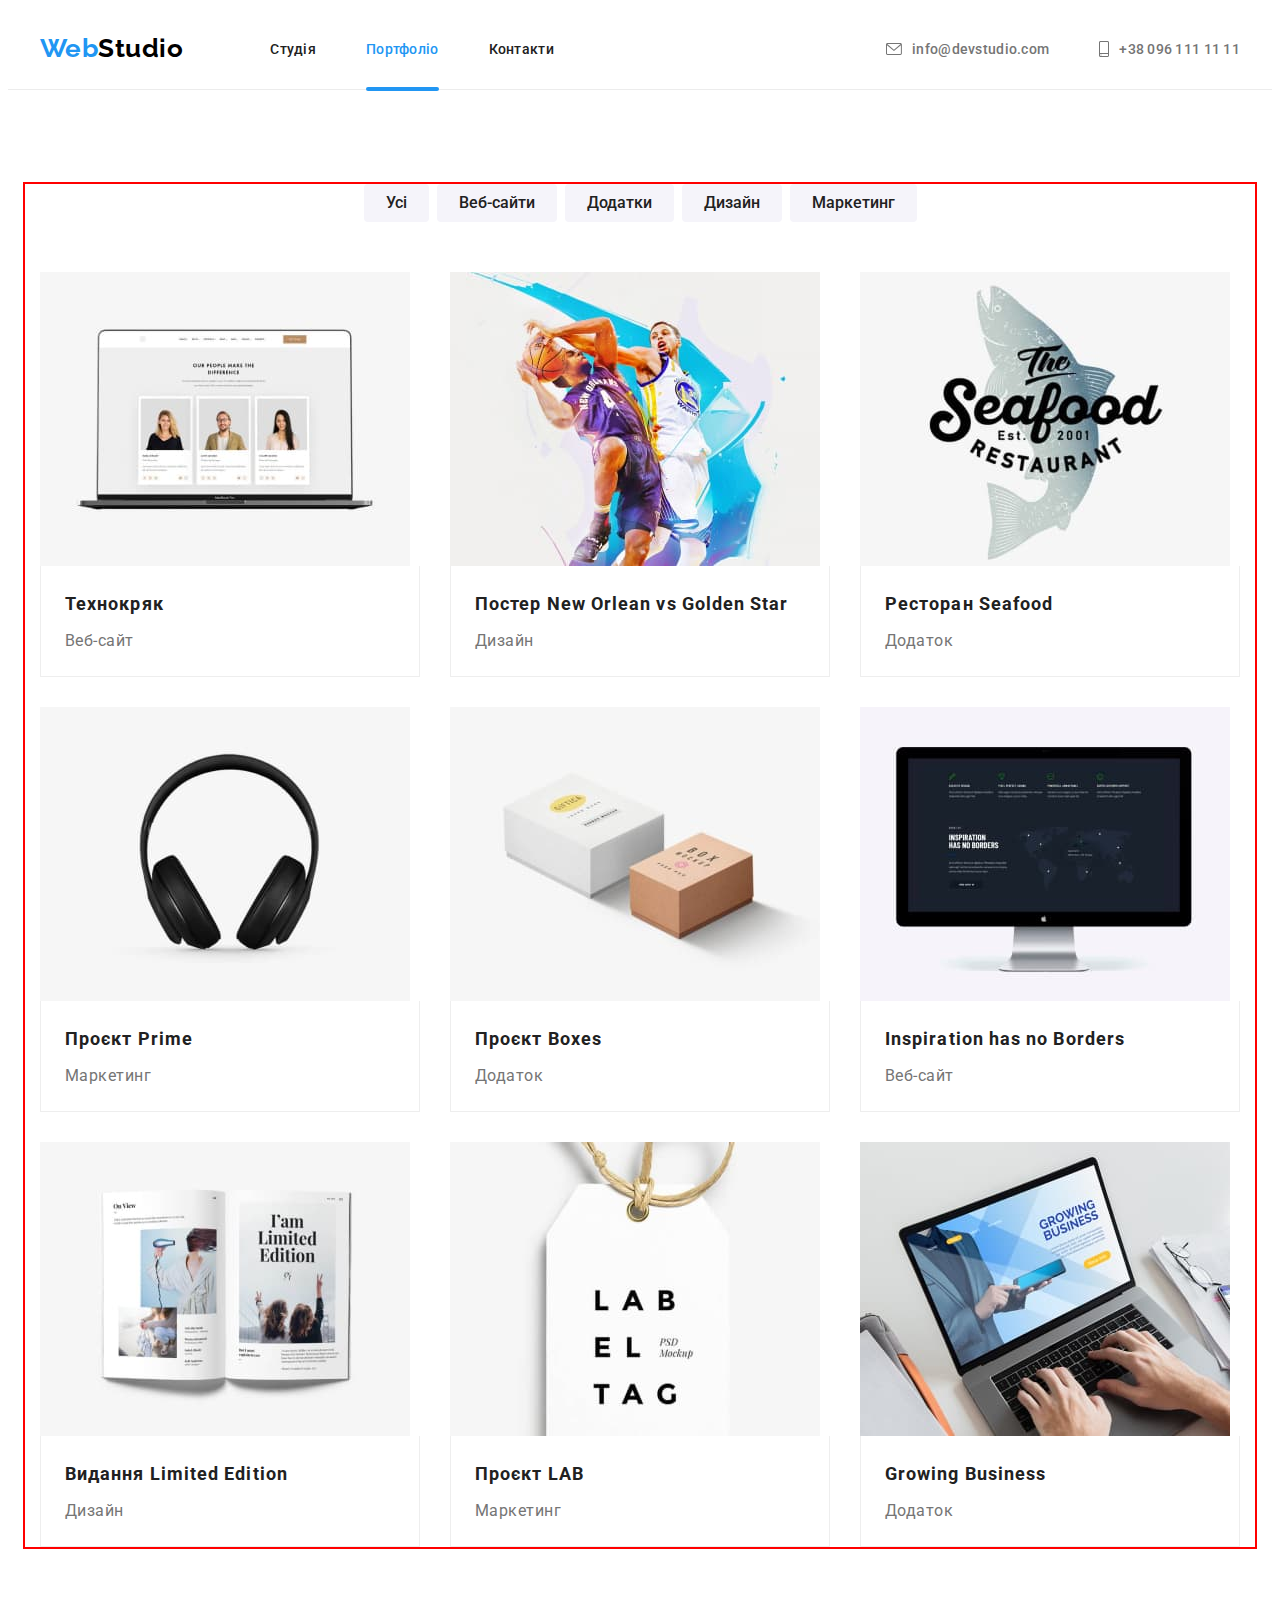
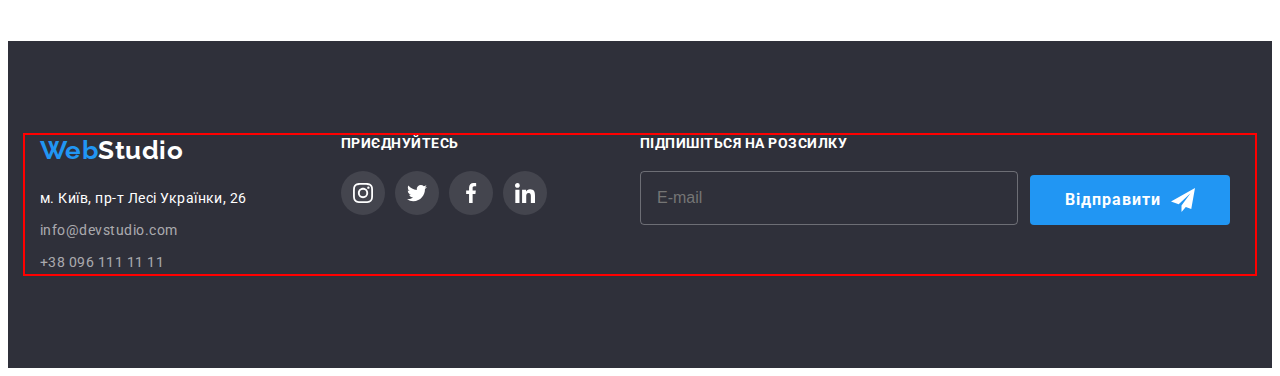
==== commit e2cb6165: "modal" ====
--- a/portfolio.html
+++ b/portfolio.html
@@ -446,5 +446,6 @@
         </div>
       </div>
     </footer>
+    <script src="./js/menu.js"></script>
   </body>
 </html>
--- a/css/main.min.css
+++ b/css/main.min.css
@@ -1 +1 @@
-:root{--primary-bg-color: #f5f5f5;--additional-bg-color: #f5f4fa;--heder-bg-color: #ffffff;--accent-color: #2196f3;--team-item-bg-color: #ffffff;--bg-hero-color: #c4c4c4;--bg-footer-color: #2f303a;--bg-portfolio-color: #ffffff;--bg-portfolio-card: rgba(33, 150, 243, 0.9);--bg-backdrop: rgba(0, 0, 0, 0.2);--bg-modal: #ffffff;--primary-text-color: #757575;--title-hero-color: #ffffff;--title-text-color: #212121;--logo-text-color: #000000;--logo-footer-text-color: #ffffff;--address-footer-color: #ffffff;--contact-footer-color: rgba(255, 255, 255, 0.6);--button-text-color: #ffffff;--button-active-color: #188ce8;--portfolio-button-text-color: #ffffff;--portfolio-item-bg-color: #ffffff;--border-header-color: #ececec;--border-portfolio-color: #eeeeee;--soc-icon-color: #afb1b8;--soc-icon-hover-color: #ffffff;--border-customers-color: #afb1b8;--border-customers-hover: #2196f3;--customers-icon-hover: #2196f3;--customers-logo-color: #afb1b8;--transition-duration-cubic: 250ms cubic-bezier(0.4, 0, 0.2, 1);--portfolio-card-color: #ffffff;--modal-input-border: rgba(33, 33, 33, 0.2);--modal-input-border-focus: rgba(33, 150, 243, 1);--modal-input-color: rgba(0, 0, 0, 1);--placeholder-color: rgba(117, 117, 117, 0.5);--check-border-color: #212121;--bg-mob-menu: #ffffff}.visually-hidden{position:absolute;width:1px;height:1px;margin:-1px;border:0;padding:0;white-space:nowrap;-webkit-clip-path:inset(100%);clip-path:inset(100%);clip:rect(0 0 0 0);overflow:hidden}h1,h2,h3,h4,h5,h6,p{margin:0}ul{list-style:none;margin:0;padding:0}img{display:block}button{cursor:pointer}body{font-family:"Roboto",sans-serif;letter-spacing:.03em;color:var(--primary-text-color)}.list{list-style:none}.no-scroll{overflow:hidden}.container{width:100%;padding-left:15px;padding-right:15px;margin:0 auto;outline:2px solid red}@media screen and (min-width: 480px){.container{max-width:480px}}@media screen and (min-width: 768px){.container{max-width:768px}}@media screen and (min-width: 1200px){.container{max-width:1200px}}.logo{font-family:"Raleway",sans-serif;font-weight:700;font-size:24px;line-height:1.1666666667;text-decoration:none;color:var(--accent-color)}@media screen and (min-width: 1200px){.logo{font-size:26px;line-height:1.1923076923}}.section-title{margin-bottom:50px;font-size:36px;line-height:1.1667;text-align:center;color:var(--title-text-color)}.btn{padding-top:10px;padding-bottom:10px;min-width:200px;font-family:inherit;font-weight:700;font-size:16px;line-height:1.875;letter-spacing:.06em;background-color:var(--accent-color);color:var(--button-text-color);border:none;border-radius:4px;transition:background-color var(--transition-duration-cubic)}.btn:hover,.btn:focus{background-color:var(--button-active-color)}.soc{display:flex;justify-content:center;gap:10px}.soc__item{width:44px;height:44px}.soc__link{display:flex;width:100%;height:100%;border-radius:50%;align-items:center;justify-content:center;transition:background-color var(--transition-duration-cubic)}.soc__link:hover,.soc__link:focus{background-color:var(--accent-color)}.soc__icon{fill:var(--soc-icon-color);transition:fill var(--transition-duration-cubic)}.soc__link:hover .soc__icon,.soc__link:focus .soc__icon{fill:var(--soc-icon-hover-color)}.address__item{text-align:center;flex-wrap:wrap;justify-content:center;align-items:center;margin-bottom:8px}@media screen and (min-width: 1200px){.address__item{text-align:left}}.address__item:last-child{margin-bottom:0}.address__link,.address__contact{font-size:14px;line-height:1.7143;text-decoration:none;font-style:normal;transition:color var(--transition-duration-cubic)}.address__link{color:var(--address-footer-color)}.address__link:hover,.address__link:focus{color:var(--accent-color)}.address__contact{color:var(--contact-footer-color)}.address__contact:hover,.address__contact:focus{color:var(--accent-color)}.backdrop{position:fixed;top:0;width:100%;height:100%;background-color:var(--bg-backdrop);transition:opacity var(--transition-duration-cubic),visibility var(--transition-duration-cubic)}.modal{max-width:450px;min-height:609px;padding:40px;background-color:var(--bg-modal);border-radius:4px;position:absolute;top:50%;left:50%;transform:translate(-50%, -50%) scaleX(1);transition:transform var(--transition-duration-cubic)}@media screen and (min-width: 1200px){.modal{width:528px;min-height:581px}}.backdrop.is-hidden .modal{transform:translate(-50%, -50%) scaleX(1.5)}.modal__close{position:absolute;top:8px;right:8px;display:flex;align-items:center;justify-content:center;width:30px;height:30px;border:1px solid rgba(0,0,0,.1);border-radius:50%;background-color:rgba(0,0,0,0)}.modal__close-icon{transition:fill var(--transition-duration-cubic)}.modal__close:hover .modal__close-icon{fill:var(--customers-icon-hover)}.is-hidden{opacity:0;visibility:hidden;pointer-events:none}.modal__title{font-weight:700;font-size:20px;line-height:1.5;text-align:center;margin-bottom:12px;color:var(--title-text-color)}@media screen and (min-width: 1200px){.modal__title{line-height:1.15}}.modal__field{margin-bottom:10px}.modal__input-label{display:block;margin-bottom:4px;font-size:12px;line-height:1.1667}.modal__input-wrapper{position:relative}.modal__input{width:100%;height:40px;border-radius:4px;border:1px solid var(--modal-input-border);font-size:12px;line-height:1.1667;padding-left:42px;color:var(--modal-input-color);background-color:rgba(0,0,0,0);outline:rgba(0,0,0,0);transition:border-color var(--transition-duration-cubic);cursor:pointer}.modal__input:hover,.modal__input:focus{border-color:var(--modal-input-border-focus)}.modal__icon{position:absolute;left:12px;top:50%;transform:translateY(-50%);transition:fill var(--transition-duration-cubic)}.modal__input:hover+.modal__icon,.modal__input:focus+.modal__icon{fill:var(--modal-input-border-focus)}.modal__comment{width:100%;height:120px;border-radius:4px;border:1px solid var(--modal-input-border);font-size:12px;line-height:1.1667;padding:12px 16px;resize:none;color:var(--modal-input-color);background-color:rgba(0,0,0,0);outline:rgba(0,0,0,0)}.modal__comment::-moz-placeholder{font-size:12px;line-height:1.1667;color:var(--placeholder-color)}.modal__comment:-ms-input-placeholder{font-size:12px;line-height:1.1667;color:var(--placeholder-color)}.modal__comment::placeholder{font-size:12px;line-height:1.1667;color:var(--placeholder-color)}.modal__button{display:block;margin-left:auto;margin-right:auto;min-width:200px}.modal__field-comment{margin-bottom:20px}.modal__check-field{margin-bottom:30px}.modal__check-text{display:flex;align-items:center;justify-content:center;font-size:12px;line-height:1.1667}@media screen and (min-width: 1200px){.modal__check-text{font-size:14px;line-height:1.7143}}.modal__check-link{margin-left:5px;color:var(--accent-color)}.modal__check-text .modal__check-icon{width:16px;height:15px;border:2px solid var(--check-border-color);border-radius:2px;margin-right:7px;display:flex;align-items:center;justify-content:center;fill:rgba(0,0,0,0);transition:border-color var(--transition-duration-cubic)}.modal__check:checked+.modal__check-text .modal__check-icon{background-color:var(--accent-color);border:none;fill:var(--soc-icon-hover-color)}.modal__check:hover+.modal__check-text .modal__check-icon,.modal__check:focus+.modal__check-text .modal__check-icon{border-color:var(--accent-color)}.header{background-color:var(--heder-bg-color);border-bottom:1px solid var(--border-header-color)}.header__container{display:flex;align-items:center;width:100%;margin:0 auto;outline:2px solid red}@media screen and (min-width: 480px){.header__container{max-width:480px}}@media screen and (min-width: 768px){.header__container{max-width:768px;padding-left:15px;padding-right:15px}}@media screen and (min-width: 1200px){.header__container{max-width:1200px}}.header__nav{display:flex;align-items:center}@media screen and (min-width: 768px){.header__nav{margin-right:96px}}.header__logo{padding-top:16px;padding-bottom:16px;padding-left:15px}@media screen and (min-width: 768px){.header__logo{margin-right:87px;padding-top:25px;padding-bottom:25px;padding-left:0}}.header__logo-text{margin:0;color:var(--logo-text-color)}.menu{display:none}@media screen and (min-width: 768px){.menu{display:flex;gap:50px}}.menu__link,.header__contact{font-weight:500;font-size:14px;line-height:1.1429;letter-spacing:.02em;text-decoration:none;transition:color var(--transition-duration-cubic)}@media screen and (min-width: 768px){.menu__link,.header__contact{padding-top:32px;padding-bottom:32px}}.menu__link{display:block;color:var(--title-text-color)}.menu__link:hover,.menu__link:focus{color:var(--accent-color)}.menu__link--current{position:relative;color:var(--accent-color)}.menu__link--current:after{content:"";position:absolute;left:0;bottom:-2px;display:block;width:100%;height:4px;background-color:var(--accent-color);border-radius:2px}.header__contacts{display:none;margin-left:auto}@media screen and (min-width: 1200px){.header__contacts{display:flex;gap:50px}}.header__contact{display:flex;align-items:center;justify-content:center;color:var(--primary-text-color)}.header__contact:hover,.header__contact:focus{color:var(--accent-color)}.header__contact-icon{margin-right:10px;fill:currentColor}.contacts-tab{display:none}@media screen and (min-width: 768px){.contacts-tab{display:block}}@media screen and (min-width: 1200px){.contacts-tab{display:none}}.contacts-tab__item:not(:last-child){margin-bottom:10px}.contacts-tab__contact{display:flex;align-items:center;font-size:12px;line-height:1.1666666667;letter-spacing:.02em;text-decoration:none;color:var(--primary-text-color)}.contacts-tab__contact:hover,.contacts-tab__contact:focus{color:var(--accent-color)}.contacts-tab__contact-icon{margin-right:8px;fill:currentColor}.menu-open{position:absolute;top:10px;right:15px;display:flex;align-items:center;justify-content:center;width:40px;height:40px;border:1px solid rgba(0,0,0,0);background-color:rgba(0,0,0,0)}@media screen and (min-width: 768px){.menu-open{display:none}}.menu-open__icon{transition:fill var(--transition-duration-cubic)}.menu-open:hover .menu-open__icon{fill:var(--customers-icon-hover)}.mob-menu__close{position:fixed;top:10px;right:15px;display:flex;align-items:center;justify-content:center;width:40px;height:40px;border:1px solid rgba(0,0,0,0);background-color:rgba(0,0,0,0)}.mob-menu__close-icon{transition:fill var(--transition-duration-cubic)}.mob-menu__close:hover .mob-menu__close-icon{fill:var(--customers-icon-hover)}.mob-menu{position:fixed;top:0;width:100vw;height:100vh;background-color:var(--bg-mob-menu);padding-top:48px;padding-bottom:48px;padding-left:40px}.mob-menu>.container{height:100%;flex-direction:column;justify-content:space-between;overflow:auto}@media screen and (min-width: 768px){.mob-menu{display:none}}.mob-menu__list{margin-bottom:302px}.mob-menu__item:not(:last-child){margin-bottom:32px}.mob-menu__link{font-weight:500;font-size:40px;line-height:1.175;letter-spacing:.02em;color:var(--title-text-color);text-decoration:none}.mob-menu__link--current{color:var(--accent-color)}.mob-menu__contacts{margin-bottom:64px}.mob-menu__tel{display:block;font-weight:500;font-size:34px;line-height:1.1764705882;letter-spacing:.02em;color:var(--accent-color);text-decoration:none;margin-bottom:32px}.mob-menu__mail{font-weight:500;font-size:24px;line-height:1.1666666667;letter-spacing:.02em;color:var(--primary-text-color);text-decoration:none}.mob-soc{display:flex;gap:20px}.mob-soc__link{font-weight:500;font-size:18px;line-height:1.2222222222;letter-spacing:.02em;color:var(--accent-color);text-decoration:none}.hero{margin:0 auto;padding-top:118px;padding-bottom:118px;text-align:center;background-color:var(--bg-hero-color)}@media screen and (min-width: 1200px){.hero{padding-top:200px;padding-bottom:200px}}@media screen and (min-width: 480px){.hero__container{max-width:100%}}.overlya{background-image:linear-gradient(rgba(47, 48, 58, 0.4), rgba(47, 48, 58, 0.4)),url(../images/hero-bg-mobile.jpg);background-position:center;background-size:cover;background-repeat:no-repeat}@media(min-device-pixel-ratio: 2),(-webkit-min-device-pixel-ratio: 2),(min-resolution: 192dpi),(min-resolution: 2dppx){.overlya{background-image:linear-gradient(rgba(47, 48, 58, 0.4), rgba(47, 48, 58, 0.4)),url(../images/hero-bg-mobile-2x.jpg)}}@media screen and (min-width: 480px){.overlya{background-image:linear-gradient(rgba(47, 48, 58, 0.4), rgba(47, 48, 58, 0.4)),url(../images/hero-bg-tablet.jpg)}}@media screen and (min-width: 480px)and (min-device-pixel-ratio: 2),screen and (min-width: 480px)and (-webkit-min-device-pixel-ratio: 2),screen and (min-width: 480px)and (min-resolution: 192dpi),screen and (min-width: 480px)and (min-resolution: 2dppx){.overlya{background-image:linear-gradient(rgba(47, 48, 58, 0.4), rgba(47, 48, 58, 0.4)),url(../images/hero-bg-tablet-2x.jpg)}}@media screen and (min-width: 768px){.overlya{background-image:linear-gradient(rgba(47, 48, 58, 0.4), rgba(47, 48, 58, 0.4)),url(../images/hero-bg-desktop.jpg)}}@media screen and (min-width: 768px)and (min-device-pixel-ratio: 2),screen and (min-width: 768px)and (-webkit-min-device-pixel-ratio: 2),screen and (min-width: 768px)and (min-resolution: 192dpi),screen and (min-width: 768px)and (min-resolution: 2dppx){.overlya{background-image:linear-gradient(rgba(47, 48, 58, 0.4), rgba(47, 48, 58, 0.4)),url(../images/hero-bg-desktop-2x.jpg)}}.hero__title{margin-right:auto;margin-left:auto;margin-bottom:30px;font-weight:900;font-size:20px;line-height:1.6153846154;letter-spacing:.06em;text-transform:uppercase;color:var(--title-hero-color)}@media screen and (min-width: 480px){.hero__title{width:360px;font-size:26px}}@media screen and (min-width: 768px){.hero__title{width:360px}}@media screen and (min-width: 1200px){.hero__title{width:696px;font-size:44px;line-height:1.3636363636}}@media screen and (min-width: 1200px){.hero__button{min-width:216px}}.feature{padding-top:60px;padding-bottom:60px}@media screen and (min-width: 1200px){.feature{padding-top:94px;padding-bottom:94px}}.feature__list{display:flex;flex-wrap:wrap;gap:30px}.feature__item{width:100%}@media screen and (min-width: 768px){.feature__item{width:calc((100% - 30px)/2)}}@media screen and (min-width: 1200px){.feature__item{width:calc((100% - 90px)/4)}}.feature__wrapper-icon{height:120px;display:flex;align-items:center;justify-content:center;margin-bottom:30px;background-color:var(--additional-bg-color)}.feature__title-card{margin-bottom:10px;font-size:14px;text-align:center;line-height:1.1429;text-transform:uppercase;color:var(--title-text-color)}.feature__text-card{font-size:14px;line-height:1.7143}@media screen and (max-width: 1199px){.work{display:none}}@media screen and (min-width: 1200px){.work{padding-bottom:94px}}.work__list{display:flex;gap:30px}.work__item{width:calc((100% - 60px)/3)}.work__thumb{position:relative}.work__thumb-title{position:absolute;left:0;bottom:0;display:flex;align-items:center;justify-content:center;width:100%;min-height:70px;background-color:rgba(47,48,58,.8)}.work__title-thumb{font-size:14px;line-height:1.1721;text-transform:uppercase;color:#fff}.team{padding-top:60px;padding-bottom:60px;background-color:var(--additional-bg-color)}@media screen and (min-width: 1200px){.team{padding-top:94px;padding-bottom:94px}}.team__list{display:flex;flex-wrap:wrap;gap:30px}.team__item{width:100%;background-color:var(--team-item-bg-color);box-shadow:0px 4px 4px 0px rgba(0,0,0,.25)}@media screen and (min-width: 768px){.team__item{width:calc((100% - 30px)/2)}}@media screen and (min-width: 1200px){.team__item{width:calc((100% - 90px)/4)}}.team__images{width:100%}.team__card{padding-top:30px;padding-bottom:30px}.team__card-title{margin-bottom:10px;text-align:center;font-weight:500;font-size:16px;line-height:1.1875;color:var(--title-text-color)}.team__card-text{margin-bottom:16px;text-align:center;font-size:16px;line-height:1.1875}.customers{padding-top:60px;padding-bottom:60px}@media screen and (min-width: 1200px){.customers{padding-top:94px;padding-bottom:94px}}.customers__list{display:flex;flex-wrap:wrap;gap:30px}.customers__item{width:100%;height:92px;width:calc((100% - 30px)/2)}@media screen and (min-width: 768px){.customers__item{width:calc((100% - 60px)/3)}}@media screen and (min-width: 1200px){.customers__item{width:calc((100% - 150px)/6)}}.customers__link{display:flex;width:100%;height:100%;border:1px solid var(--border-customers-color);border-radius:4px;align-items:center;justify-content:center;transition:border var(--transition-duration-cubic)}.customers__link:hover,.customers__link:focus{border:1px solid var(--border-customers-hover)}.customers__logo{fill:var(--customers-logo-color);transition:fill var(--transition-duration-cubic)}.customers__link:hover .customers__logo,.customers__link:focus .customers__logo{fill:var(--customers-icon-hover)}.footer{padding-top:60px;padding-bottom:60px;background-color:var(--bg-footer-color)}@media screen and (min-width: 1200px){.footer{padding-top:94px;padding-bottom:94px}}@media screen and (min-width: 1200px){.footer__container{display:flex}}.footer_address-soc{margin-bottom:60px}@media screen and (min-width: 768px){.footer_address-soc{display:flex}}@media screen and (min-width: 1200px){.footer_address-soc{margin-right:93px;margin-bottom:0}}.footer__address-wrapper{margin-bottom:60px}@media screen and (min-width: 768px){.footer__address-wrapper{width:calc((100% - 165px)/2);padding-left:61px;margin-right:165px;margin-bottom:0}}@media screen and (min-width: 1200px){.footer__address-wrapper{width:231px;margin-right:70px;padding-left:0}}.footer__logo{display:flex;justify-content:center;align-items:center;margin-bottom:20px}@media screen and (min-width: 1200px){.footer__logo{justify-content:left}}.footer__logo-text{margin-bottom:0;color:var(--logo-footer-text-color)}@media screen and (min-width: 768px){.footer__soc{padding-right:74px}}@media screen and (min-width: 1200px){.footer__soc{padding-right:0}}.footer__soc-text{text-align:center;font-weight:700;font-size:14px;line-height:1.1429;text-transform:uppercase;margin-bottom:20px;color:var(--address-footer-color)}@media screen and (min-width: 1200px){.footer__soc-text{text-align:left}}.footer__soc-link{background-color:rgba(255,255,255,.1)}.footer__soc-icon{fill:var(--address-footer-color)}@media screen and (min-width: 768px){.caption{padding-right:152px;padding-left:166px}}@media screen and (min-width: 1200px){.caption{padding-right:0;padding-left:0}}.caption__text{text-align:center;margin-bottom:20px;font-weight:700;font-size:14px;line-height:1.1429;color:var(--address-footer-color);text-transform:uppercase}@media screen and (min-width: 1200px){.caption__text{text-align:left}}@media screen and (min-width: 1200px){.caption__form{display:flex;align-items:flex-end}}.caption__input-wraper{margin-bottom:20px}@media screen and (min-width: 1200px){.caption__input-wraper{margin-right:12px;margin-bottom:0}}.caption__input-label{display:block}.caption__input{width:100%;height:50px;padding-left:16px;font-size:16px;line-height:1.25;color:rgba(255,255,255,.6);background-color:rgba(0,0,0,0);border:1px solid rgba(255,255,255,.3);border-radius:4px}.caption__input:focus{border-color:rgba(255,255,255,.3)}@media screen and (min-width: 1200px){.caption__input{width:358px}}.caption__button{display:flex;margin:0 auto;min-width:200px;align-items:center;justify-content:center}.caption__icon{margin-left:10px;fill:var(--button-text-color)}.portfolio{padding-top:60px;padding-bottom:60px;background-color:var(--bg-portfolio-color)}@media screen and (min-width: 1200px){.portfolio{padding-top:94px;padding-bottom:94px}}.portfolio__nav{display:flex;justify-content:center;margin-bottom:34px;gap:8px}.portfolio__button{padding:6px 22px;font-family:inherit;font-weight:500;font-size:16px;line-height:1.625;background-color:var(--additional-bg-color);color:var(--title-text-color);border:none;border-radius:4px;transition:color var(--transition-duration-cubic),background-color var(--transition-duration-cubic),box-shadow var(--transition-duration-cubic)}.portfolio__button:hover,.portfolio__button:focus{background-color:var(--accent-color);color:var(--portfolio-button-text-color);box-shadow:0px 4px 4px 0px rgba(0,0,0,.25)}.portfolio__list{display:flex;flex-wrap:wrap;gap:30px}.portfolio__item{width:calc((100% - 60px)/3);background-color:var(--portfolio-item-bg-color)}.portfolio__link{position:relative;display:block;text-decoration:none;transition:box-shadow var(--transition-duration-cubic)}.portfolio__link:hover,.portfolio__link:focus{box-shadow:0px 4px 4px 0px rgba(0,0,0,.25)}.portfolio__top-wrap{position:relative;overflow:hidden}.portfolio__top-text{position:absolute;top:0;font-size:18px;line-height:1.5556;padding-top:63px;padding-right:24px;padding-bottom:63px;padding-left:24px;height:100%;transform:translateY(100%);transition:transform var(--transition-duration-cubic);background-color:var(--bg-portfolio-card);color:var(--portfolio-card-color)}.portfolio__link:hover .portfolio__top-text,.portfolio__link:focus .portfolio__top-text{transform:translateY(0)}.portfolio__card{padding-top:20px;padding-right:24px;padding-bottom:20px;padding-left:24px;border-right:1px solid var(--border-portfolio-color);border-bottom:1px solid var(--border-portfolio-color);border-left:1px solid var(--border-portfolio-color)}.portfolio__card-title{margin-bottom:4px;font-size:18px;line-height:2;letter-spacing:.06em;color:var(--title-text-color)}.portfolio__card-text{font-size:16px;line-height:1.875;color:var(--primary-text-color)}/*# sourceMappingURL=main.min.css.map */+:root{--primary-bg-color: #f5f5f5;--additional-bg-color: #f5f4fa;--heder-bg-color: #ffffff;--accent-color: #2196f3;--team-item-bg-color: #ffffff;--bg-hero-color: #c4c4c4;--bg-footer-color: #2f303a;--bg-portfolio-color: #ffffff;--bg-portfolio-card: rgba(33, 150, 243, 0.9);--bg-backdrop: rgba(0, 0, 0, 0.2);--bg-modal: #ffffff;--primary-text-color: #757575;--title-hero-color: #ffffff;--title-text-color: #212121;--logo-text-color: #000000;--logo-footer-text-color: #ffffff;--address-footer-color: #ffffff;--contact-footer-color: rgba(255, 255, 255, 0.6);--button-text-color: #ffffff;--button-active-color: #188ce8;--portfolio-button-text-color: #ffffff;--portfolio-item-bg-color: #ffffff;--border-header-color: #ececec;--border-portfolio-color: #eeeeee;--soc-icon-color: #afb1b8;--soc-icon-hover-color: #ffffff;--border-customers-color: #afb1b8;--border-customers-hover: #2196f3;--customers-icon-hover: #2196f3;--customers-logo-color: #afb1b8;--transition-duration-cubic: 250ms cubic-bezier(0.4, 0, 0.2, 1);--portfolio-card-color: #ffffff;--modal-input-border: rgba(33, 33, 33, 0.2);--modal-input-border-focus: rgba(33, 150, 243, 1);--modal-input-color: rgba(0, 0, 0, 1);--placeholder-color: rgba(117, 117, 117, 0.5);--check-border-color: #212121;--bg-mob-menu: #ffffff}.visually-hidden{position:absolute;width:1px;height:1px;margin:-1px;border:0;padding:0;white-space:nowrap;-webkit-clip-path:inset(100%);clip-path:inset(100%);clip:rect(0 0 0 0);overflow:hidden}h1,h2,h3,h4,h5,h6,p{margin:0}ul{list-style:none;margin:0;padding:0}img{display:block}button{cursor:pointer}body{font-family:"Roboto",sans-serif;letter-spacing:.03em;color:var(--primary-text-color)}.list{list-style:none}.no-scroll{overflow:hidden}.container{width:100%;padding-left:15px;padding-right:15px;margin:0 auto;outline:2px solid red}@media screen and (min-width: 480px){.container{max-width:480px}}@media screen and (min-width: 768px){.container{max-width:768px}}@media screen and (min-width: 1200px){.container{max-width:1200px}}.logo{font-family:"Raleway",sans-serif;font-weight:700;font-size:24px;line-height:1.1666666667;text-decoration:none;color:var(--accent-color)}@media screen and (min-width: 1200px){.logo{font-size:26px;line-height:1.1923076923}}.section-title{margin-bottom:50px;font-size:36px;line-height:1.1667;text-align:center;color:var(--title-text-color)}.btn{padding-top:10px;padding-bottom:10px;min-width:200px;font-family:inherit;font-weight:700;font-size:16px;line-height:1.875;letter-spacing:.06em;background-color:var(--accent-color);color:var(--button-text-color);border:none;border-radius:4px;transition:background-color var(--transition-duration-cubic)}.btn:hover,.btn:focus{background-color:var(--button-active-color)}.soc{display:flex;justify-content:center;gap:10px}.soc__item{width:44px;height:44px}.soc__link{display:flex;width:100%;height:100%;border-radius:50%;align-items:center;justify-content:center;transition:background-color var(--transition-duration-cubic)}.soc__link:hover,.soc__link:focus{background-color:var(--accent-color)}.soc__icon{fill:var(--soc-icon-color);transition:fill var(--transition-duration-cubic)}.soc__link:hover .soc__icon,.soc__link:focus .soc__icon{fill:var(--soc-icon-hover-color)}.address__item{text-align:center;flex-wrap:wrap;justify-content:center;align-items:center;margin-bottom:8px}@media screen and (min-width: 1200px){.address__item{text-align:left}}.address__item:last-child{margin-bottom:0}.address__link,.address__contact{font-size:14px;line-height:1.7143;text-decoration:none;font-style:normal;transition:color var(--transition-duration-cubic)}.address__link{color:var(--address-footer-color)}.address__link:hover,.address__link:focus{color:var(--accent-color)}.address__contact{color:var(--contact-footer-color)}.address__contact:hover,.address__contact:focus{color:var(--accent-color)}.backdrop{position:fixed;top:0;width:100%;height:100%;background-color:var(--bg-backdrop);transition:opacity var(--transition-duration-cubic),visibility var(--transition-duration-cubic)}.modal{width:290px;height:100vh;padding:40px;background-color:var(--bg-modal);border-radius:4px;position:absolute;top:50%;left:50%;transform:translate(-50%, -50%) scaleX(1);transition:transform var(--transition-duration-cubic)}@media screen and (min-width: 480px){.modal{width:450px;min-height:609px}}@media screen and (min-width: 1200px){.modal{width:528px;min-height:581px}}.backdrop.is-hidden .modal{transform:translate(-50%, -50%) scaleX(1.5)}.modal__close{position:absolute;top:8px;right:8px;display:flex;align-items:center;justify-content:center;width:30px;height:30px;border:1px solid rgba(0,0,0,.1);border-radius:50%;background-color:rgba(0,0,0,0)}.modal__close-icon{transition:fill var(--transition-duration-cubic)}.modal__close:hover .modal__close-icon{fill:var(--customers-icon-hover)}.is-hidden{opacity:0;visibility:hidden;pointer-events:none}.modal__title{font-weight:700;font-size:15px;line-height:1.5;text-align:center;margin-bottom:12px;color:var(--title-text-color)}@media screen and (min-width: 480px){.modal__title{font-size:20px}}@media screen and (min-width: 1200px){.modal__title{line-height:1.15}}.modal__field{margin-bottom:10px}.modal__input-label{display:block;margin-bottom:4px;font-size:12px;line-height:1.1667}.modal__input-wrapper{position:relative}.modal__input{width:100%;height:40px;border-radius:4px;border:1px solid var(--modal-input-border);font-size:12px;line-height:1.1667;padding-left:42px;color:var(--modal-input-color);background-color:rgba(0,0,0,0);outline:rgba(0,0,0,0);transition:border-color var(--transition-duration-cubic);cursor:pointer}.modal__input:hover,.modal__input:focus{border-color:var(--modal-input-border-focus)}.modal__icon{position:absolute;left:12px;top:50%;transform:translateY(-50%);transition:fill var(--transition-duration-cubic)}.modal__input:hover+.modal__icon,.modal__input:focus+.modal__icon{fill:var(--modal-input-border-focus)}.modal__comment{width:100%;height:120px;border-radius:4px;border:1px solid var(--modal-input-border);font-size:12px;line-height:1.1667;padding:12px 16px;resize:none;color:var(--modal-input-color);background-color:rgba(0,0,0,0);outline:rgba(0,0,0,0)}.modal__comment::-moz-placeholder{font-size:12px;line-height:1.1667;color:var(--placeholder-color)}.modal__comment:-ms-input-placeholder{font-size:12px;line-height:1.1667;color:var(--placeholder-color)}.modal__comment::placeholder{font-size:12px;line-height:1.1667;color:var(--placeholder-color)}.modal__button{display:block;margin-left:auto;margin-right:auto;min-width:200px}.modal__field-comment{margin-bottom:20px}.modal__check-field{margin-bottom:30px}.modal__check-text{display:flex;align-items:center;justify-content:center;font-size:6px;line-height:1.1667}@media screen and (min-width: 480px){.modal__check-text{font-size:12px}}@media screen and (min-width: 1200px){.modal__check-text{font-size:14px;line-height:1.7143}}.modal__check-link{margin-left:5px;color:var(--accent-color)}.modal__check-text .modal__check-icon{width:16px;height:15px;border:2px solid var(--check-border-color);border-radius:2px;margin-right:7px;display:flex;align-items:center;justify-content:center;fill:rgba(0,0,0,0);transition:border-color var(--transition-duration-cubic)}.modal__check:checked+.modal__check-text .modal__check-icon{background-color:var(--accent-color);border:none;fill:var(--soc-icon-hover-color)}.modal__check:hover+.modal__check-text .modal__check-icon,.modal__check:focus+.modal__check-text .modal__check-icon{border-color:var(--accent-color)}.header{background-color:var(--heder-bg-color);border-bottom:1px solid var(--border-header-color)}.header__container{display:flex;align-items:center;width:100%;margin:0 auto}@media screen and (min-width: 480px){.header__container{max-width:480px}}@media screen and (min-width: 768px){.header__container{max-width:768px;padding-left:15px;padding-right:15px}}@media screen and (min-width: 1200px){.header__container{max-width:1200px}}.header__nav{display:flex;align-items:center}@media screen and (min-width: 768px){.header__nav{margin-right:96px}}.header__logo{padding-top:16px;padding-bottom:16px;padding-left:15px}@media screen and (min-width: 768px){.header__logo{margin-right:87px;padding-top:25px;padding-bottom:25px;padding-left:0}}.header__logo-text{margin:0;color:var(--logo-text-color)}.menu{display:none}@media screen and (min-width: 768px){.menu{display:flex;gap:50px}}.menu__link,.header__contact{font-weight:500;font-size:14px;line-height:1.1429;letter-spacing:.02em;text-decoration:none;transition:color var(--transition-duration-cubic)}@media screen and (min-width: 768px){.menu__link,.header__contact{padding-top:32px;padding-bottom:32px}}.menu__link{display:block;color:var(--title-text-color)}.menu__link:hover,.menu__link:focus{color:var(--accent-color)}.menu__link--current{position:relative;color:var(--accent-color)}.menu__link--current:after{content:"";position:absolute;left:0;bottom:-2px;display:block;width:100%;height:4px;background-color:var(--accent-color);border-radius:2px}.header__contacts{display:none;margin-left:auto}@media screen and (min-width: 1200px){.header__contacts{display:flex;gap:50px}}.header__contact{display:flex;align-items:center;justify-content:center;color:var(--primary-text-color)}.header__contact:hover,.header__contact:focus{color:var(--accent-color)}.header__contact-icon{margin-right:10px;fill:currentColor}.contacts-tab{display:none}@media screen and (min-width: 768px){.contacts-tab{display:block}}@media screen and (min-width: 1200px){.contacts-tab{display:none}}.contacts-tab__item:not(:last-child){margin-bottom:10px}.contacts-tab__contact{display:flex;align-items:center;font-size:12px;line-height:1.1666666667;letter-spacing:.02em;text-decoration:none;color:var(--primary-text-color)}.contacts-tab__contact:hover,.contacts-tab__contact:focus{color:var(--accent-color)}.contacts-tab__contact-icon{margin-right:8px;fill:currentColor}.menu-open{position:absolute;top:10px;right:15px;display:flex;align-items:center;justify-content:center;width:40px;height:40px;border:1px solid rgba(0,0,0,0);background-color:rgba(0,0,0,0)}@media screen and (min-width: 768px){.menu-open{display:none}}.menu-open__icon{transition:fill var(--transition-duration-cubic)}.menu-open:hover .menu-open__icon{fill:var(--customers-icon-hover)}.mob-menu__close{position:fixed;top:10px;right:15px;display:flex;align-items:center;justify-content:center;width:40px;height:40px;border:1px solid rgba(0,0,0,0);background-color:rgba(0,0,0,0)}.mob-menu__close-icon{transition:fill var(--transition-duration-cubic)}.mob-menu__close:hover .mob-menu__close-icon{fill:var(--customers-icon-hover)}.mob-menu{position:fixed;top:0;width:100vw;height:100vh;background-color:var(--bg-mob-menu);padding-top:48px;padding-bottom:48px;padding-left:40px;z-index:1}.mob-menu>.container{height:100%;display:flex;flex-direction:column;justify-content:space-between;overflow:auto;padding-bottom:48px}@media screen and (min-width: 768px){.mob-menu{display:none}}.mob-menu__list{margin-bottom:302px}.mob-menu__item:not(:last-child){margin-bottom:32px}.mob-menu__link{font-weight:500;font-size:40px;line-height:1.175;letter-spacing:.02em;color:var(--title-text-color);text-decoration:none}.mob-menu__link--current{color:var(--accent-color)}.mob-menu__contacts{margin-bottom:64px}.mob-menu__tel{display:block;font-weight:500;font-size:28px;line-height:1.1764705882;letter-spacing:.02em;color:var(--accent-color);text-decoration:none;margin-bottom:32px}@media screen and (min-width: 480px){.mob-menu__tel{font-size:34px}}.mob-menu__mail{font-weight:500;font-size:24px;line-height:1.1666666667;letter-spacing:.02em;color:var(--primary-text-color);text-decoration:none}.mob-soc{display:flex;gap:20px}.mob-soc__link{font-weight:500;font-size:12px;line-height:1.2222222222;letter-spacing:.02em;color:var(--accent-color);text-decoration:none}@media screen and (min-width: 480px){.mob-soc__link{font-size:18px}}.hero{margin:0 auto;padding-top:118px;padding-bottom:118px;text-align:center;background-color:var(--bg-hero-color)}@media screen and (min-width: 1200px){.hero{padding-top:200px;padding-bottom:200px}}@media screen and (min-width: 480px){.hero__container{max-width:100%}}.overlya{background-image:linear-gradient(rgba(47, 48, 58, 0.4), rgba(47, 48, 58, 0.4)),url(../images/hero-bg-mobile.jpg);background-position:center;background-size:cover;background-repeat:no-repeat}@media(min-device-pixel-ratio: 2),(-webkit-min-device-pixel-ratio: 2),(min-resolution: 192dpi),(min-resolution: 2dppx){.overlya{background-image:linear-gradient(rgba(47, 48, 58, 0.4), rgba(47, 48, 58, 0.4)),url(../images/hero-bg-mobile-2x.jpg)}}@media screen and (min-width: 480px){.overlya{background-image:linear-gradient(rgba(47, 48, 58, 0.4), rgba(47, 48, 58, 0.4)),url(../images/hero-bg-tablet.jpg)}}@media screen and (min-width: 480px)and (min-device-pixel-ratio: 2),screen and (min-width: 480px)and (-webkit-min-device-pixel-ratio: 2),screen and (min-width: 480px)and (min-resolution: 192dpi),screen and (min-width: 480px)and (min-resolution: 2dppx){.overlya{background-image:linear-gradient(rgba(47, 48, 58, 0.4), rgba(47, 48, 58, 0.4)),url(../images/hero-bg-tablet-2x.jpg)}}@media screen and (min-width: 768px){.overlya{background-image:linear-gradient(rgba(47, 48, 58, 0.4), rgba(47, 48, 58, 0.4)),url(../images/hero-bg-desktop.jpg)}}@media screen and (min-width: 768px)and (min-device-pixel-ratio: 2),screen and (min-width: 768px)and (-webkit-min-device-pixel-ratio: 2),screen and (min-width: 768px)and (min-resolution: 192dpi),screen and (min-width: 768px)and (min-resolution: 2dppx){.overlya{background-image:linear-gradient(rgba(47, 48, 58, 0.4), rgba(47, 48, 58, 0.4)),url(../images/hero-bg-desktop-2x.jpg)}}.hero__title{margin-right:auto;margin-left:auto;margin-bottom:30px;font-weight:900;font-size:20px;line-height:1.6153846154;letter-spacing:.06em;text-transform:uppercase;color:var(--title-hero-color)}@media screen and (min-width: 480px){.hero__title{width:360px;font-size:26px}}@media screen and (min-width: 768px){.hero__title{width:360px}}@media screen and (min-width: 1200px){.hero__title{width:696px;font-size:44px;line-height:1.3636363636}}@media screen and (min-width: 1200px){.hero__button{min-width:216px}}.feature{padding-top:60px;padding-bottom:60px}@media screen and (min-width: 1200px){.feature{padding-top:94px;padding-bottom:94px}}.feature__list{display:flex;flex-wrap:wrap;gap:30px}.feature__item{width:100%}@media screen and (min-width: 768px){.feature__item{width:calc((100% - 30px)/2)}}@media screen and (min-width: 1200px){.feature__item{width:calc((100% - 90px)/4)}}.feature__wrapper-icon{height:120px;display:flex;align-items:center;justify-content:center;margin-bottom:30px;background-color:var(--additional-bg-color)}.feature__title-card{margin-bottom:10px;font-size:14px;text-align:center;line-height:1.1429;text-transform:uppercase;color:var(--title-text-color)}.feature__text-card{font-size:14px;line-height:1.7143}@media screen and (max-width: 1199px){.work{display:none}}@media screen and (min-width: 1200px){.work{padding-bottom:94px}}.work__list{display:flex;gap:30px}.work__item{width:calc((100% - 60px)/3)}.work__thumb{position:relative}.work__thumb-title{position:absolute;left:0;bottom:0;display:flex;align-items:center;justify-content:center;width:100%;min-height:70px;background-color:rgba(47,48,58,.8)}.work__title-thumb{font-size:14px;line-height:1.1721;text-transform:uppercase;color:#fff}.team{padding-top:60px;padding-bottom:60px;background-color:var(--additional-bg-color)}@media screen and (min-width: 1200px){.team{padding-top:94px;padding-bottom:94px}}.team__list{display:flex;flex-wrap:wrap;gap:30px}.team__item{width:100%;background-color:var(--team-item-bg-color);box-shadow:0px 4px 4px 0px rgba(0,0,0,.25)}@media screen and (min-width: 768px){.team__item{width:calc((100% - 30px)/2)}}@media screen and (min-width: 1200px){.team__item{width:calc((100% - 90px)/4)}}.team__images{width:100%}.team__card{padding-top:30px;padding-bottom:30px}.team__card-title{margin-bottom:10px;text-align:center;font-weight:500;font-size:16px;line-height:1.1875;color:var(--title-text-color)}.team__card-text{margin-bottom:16px;text-align:center;font-size:16px;line-height:1.1875}.customers{padding-top:60px;padding-bottom:60px}@media screen and (min-width: 1200px){.customers{padding-top:94px;padding-bottom:94px}}.customers__list{display:flex;flex-wrap:wrap;gap:30px}.customers__item{width:100%;height:92px;width:calc((100% - 30px)/2)}@media screen and (min-width: 768px){.customers__item{width:calc((100% - 60px)/3)}}@media screen and (min-width: 1200px){.customers__item{width:calc((100% - 150px)/6)}}.customers__link{display:flex;width:100%;height:100%;border:1px solid var(--border-customers-color);border-radius:4px;align-items:center;justify-content:center;transition:border var(--transition-duration-cubic)}.customers__link:hover,.customers__link:focus{border:1px solid var(--border-customers-hover)}.customers__logo{fill:var(--customers-logo-color);transition:fill var(--transition-duration-cubic)}.customers__link:hover .customers__logo,.customers__link:focus .customers__logo{fill:var(--customers-icon-hover)}.footer{padding-top:60px;padding-bottom:60px;background-color:var(--bg-footer-color)}@media screen and (min-width: 1200px){.footer{padding-top:94px;padding-bottom:94px}}@media screen and (min-width: 1200px){.footer__container{display:flex}}.footer_address-soc{margin-bottom:60px}@media screen and (min-width: 768px){.footer_address-soc{display:flex}}@media screen and (min-width: 1200px){.footer_address-soc{margin-right:93px;margin-bottom:0}}.footer__address-wrapper{margin-bottom:60px}@media screen and (min-width: 768px){.footer__address-wrapper{width:calc((100% - 165px)/2);padding-left:61px;margin-right:165px;margin-bottom:0}}@media screen and (min-width: 1200px){.footer__address-wrapper{width:231px;margin-right:70px;padding-left:0}}.footer__logo{display:flex;justify-content:center;align-items:center;margin-bottom:20px}@media screen and (min-width: 1200px){.footer__logo{justify-content:left}}.footer__logo-text{margin-bottom:0;color:var(--logo-footer-text-color)}@media screen and (min-width: 768px){.footer__soc{padding-right:74px}}@media screen and (min-width: 1200px){.footer__soc{padding-right:0}}.footer__soc-text{text-align:center;font-weight:700;font-size:14px;line-height:1.1429;text-transform:uppercase;margin-bottom:20px;color:var(--address-footer-color)}@media screen and (min-width: 1200px){.footer__soc-text{text-align:left}}.footer__soc-link{background-color:rgba(255,255,255,.1)}.footer__soc-icon{fill:var(--address-footer-color)}@media screen and (min-width: 768px){.caption{padding-right:152px;padding-left:166px}}@media screen and (min-width: 1200px){.caption{padding-right:0;padding-left:0}}.caption__text{text-align:center;margin-bottom:20px;font-weight:700;font-size:14px;line-height:1.1429;color:var(--address-footer-color);text-transform:uppercase}@media screen and (min-width: 1200px){.caption__text{text-align:left}}@media screen and (min-width: 1200px){.caption__form{display:flex;align-items:flex-end}}.caption__input-wraper{margin-bottom:20px}@media screen and (min-width: 1200px){.caption__input-wraper{margin-right:12px;margin-bottom:0}}.caption__input-label{display:block}.caption__input{width:100%;height:50px;padding-left:16px;font-size:16px;line-height:1.25;color:rgba(255,255,255,.6);background-color:rgba(0,0,0,0);border:1px solid rgba(255,255,255,.3);border-radius:4px}.caption__input:focus{border-color:rgba(255,255,255,.3)}@media screen and (min-width: 1200px){.caption__input{width:358px}}.caption__button{display:flex;margin:0 auto;min-width:200px;align-items:center;justify-content:center}.caption__icon{margin-left:10px;fill:var(--button-text-color)}.portfolio{padding-top:60px;padding-bottom:60px;background-color:var(--bg-portfolio-color)}@media screen and (min-width: 1200px){.portfolio{padding-top:94px;padding-bottom:94px}}.portfolio__nav{display:flex;flex-wrap:wrap;margin-bottom:40px;gap:8px}@media screen and (min-width: 768px){.portfolio__nav{justify-content:center;margin-bottom:30px}}@media screen and (min-width: 1200px){.portfolio__nav{margin-bottom:50px}}.portfolio__button{padding:6px 22px;font-family:inherit;font-weight:500;font-size:16px;line-height:1.625;background-color:var(--additional-bg-color);color:var(--title-text-color);border:none;border-radius:4px;transition:color var(--transition-duration-cubic),background-color var(--transition-duration-cubic),box-shadow var(--transition-duration-cubic)}.portfolio__button:hover,.portfolio__button:focus{background-color:var(--accent-color);color:var(--portfolio-button-text-color);box-shadow:0px 4px 4px 0px rgba(0,0,0,.25)}.portfolio__list{display:flex;flex-wrap:wrap;gap:30px}.portfolio__item{width:100%;background-color:var(--portfolio-item-bg-color)}@media screen and (min-width: 768px){.portfolio__item{width:calc((100% - 30px)/2)}}@media screen and (min-width: 1200px){.portfolio__item{width:calc((100% - 60px)/3)}}.portfolio__link{position:relative;display:block;text-decoration:none;transition:box-shadow var(--transition-duration-cubic)}.portfolio__link:hover,.portfolio__link:focus{box-shadow:0px 4px 4px 0px rgba(0,0,0,.25)}.portfolio__top-wrap{position:relative;overflow:hidden}.portfolio__top-text{position:absolute;top:0;font-size:18px;line-height:1.5556;padding-top:63px;padding-right:24px;padding-bottom:63px;padding-left:24px;height:100%;transform:translateY(100%);transition:transform var(--transition-duration-cubic);background-color:var(--bg-portfolio-card);color:var(--portfolio-card-color)}.portfolio__link:hover .portfolio__top-text,.portfolio__link:focus .portfolio__top-text{transform:translateY(0)}.portfolio__card{padding-top:20px;padding-right:24px;padding-bottom:20px;padding-left:24px;border-right:1px solid var(--border-portfolio-color);border-bottom:1px solid var(--border-portfolio-color);border-left:1px solid var(--border-portfolio-color)}.portfolio__card-title{margin-bottom:4px;font-size:18px;line-height:2;letter-spacing:.06em;color:var(--title-text-color)}.portfolio__card-text{font-size:16px;line-height:1.875;color:var(--primary-text-color)}/*# sourceMappingURL=main.min.css.map */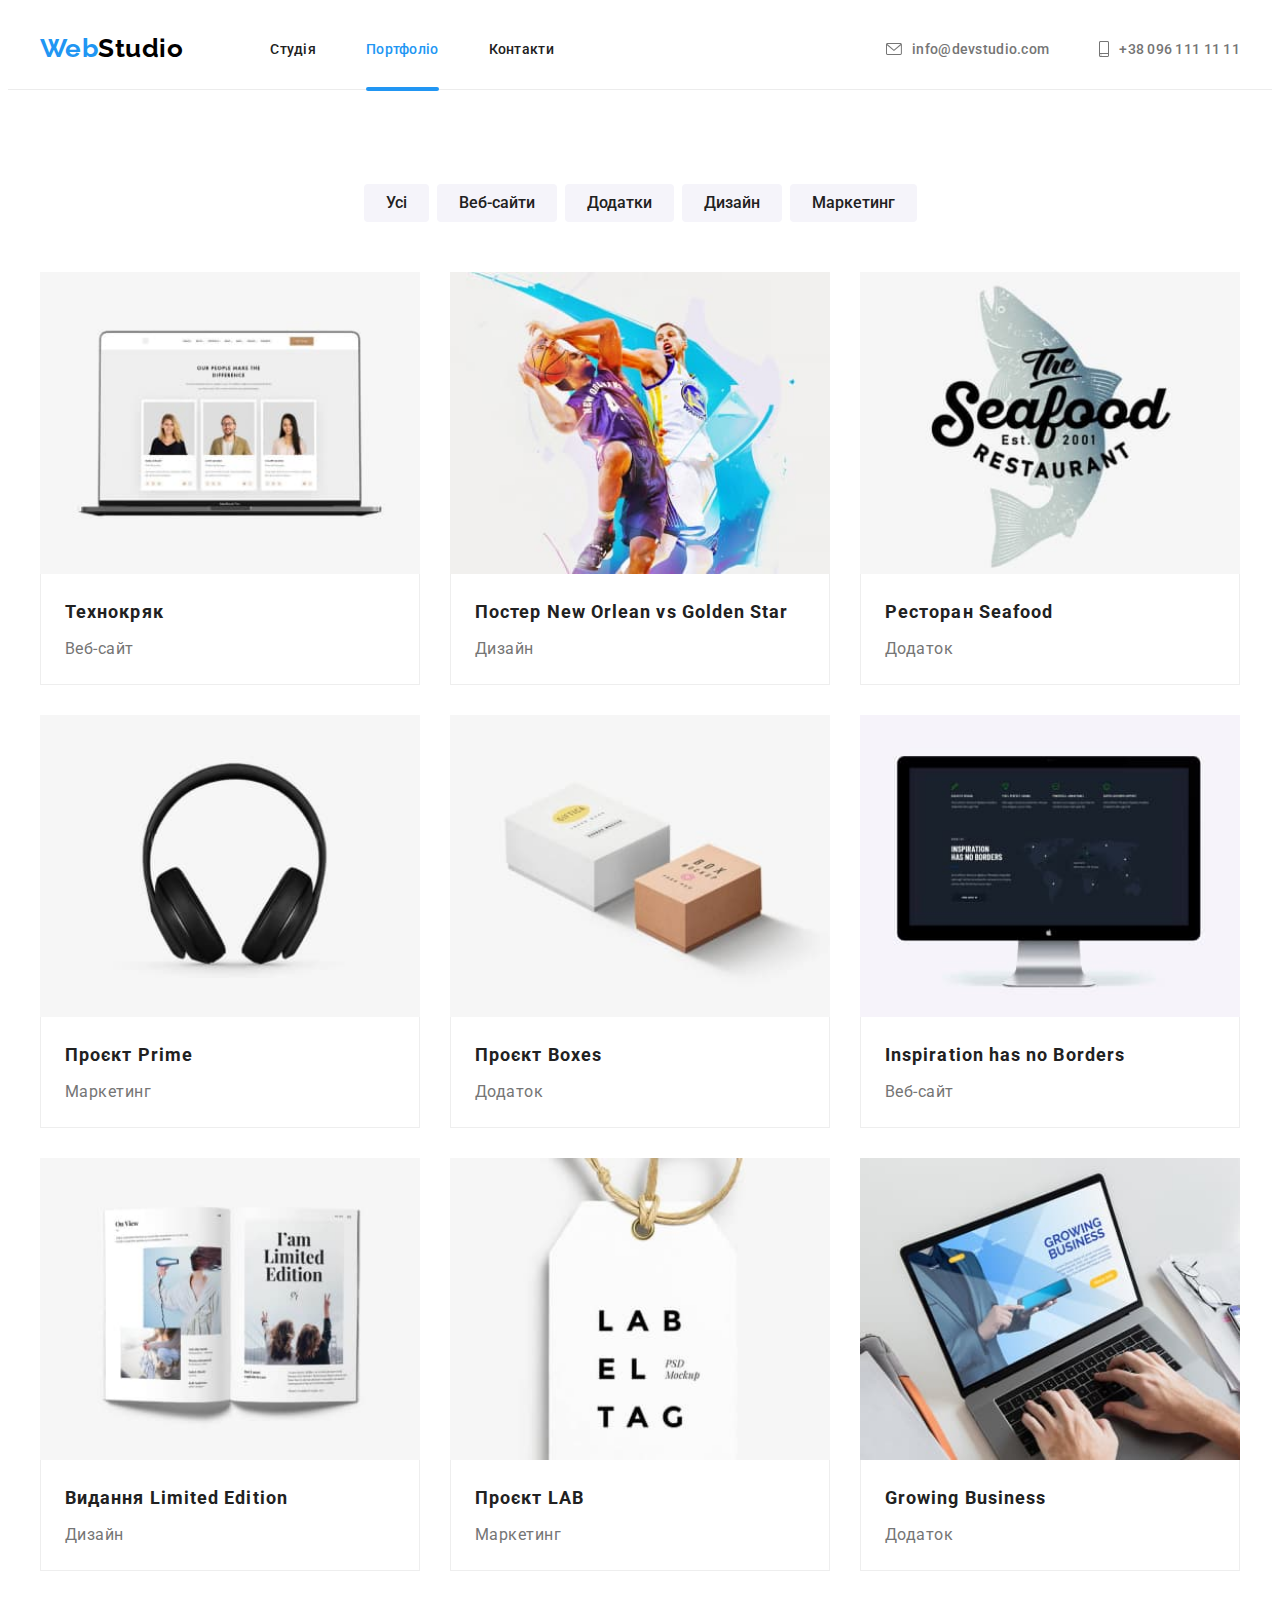
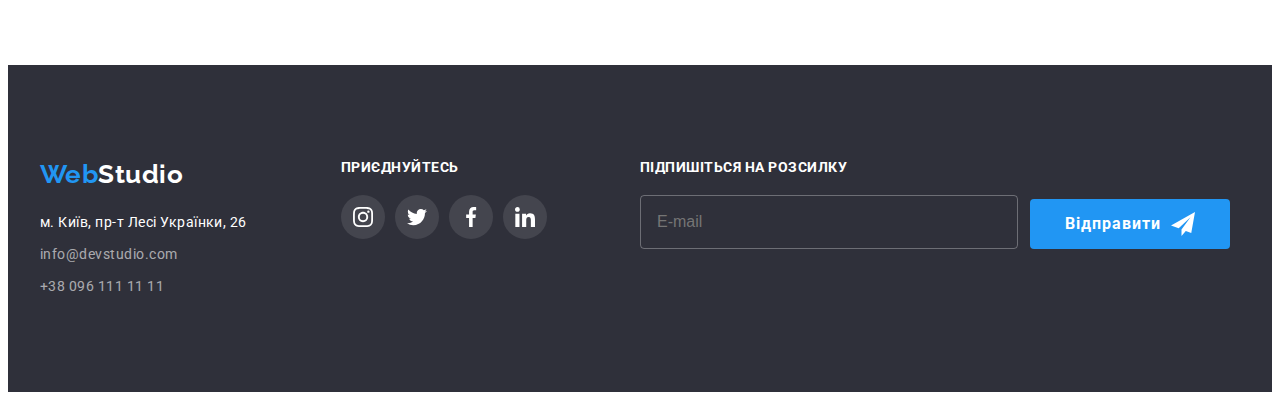
==== commit 669d20fe: "ДЗ-8" ====
--- a/portfolio.html
+++ b/portfolio.html
@@ -31,12 +31,12 @@
           >
           <ul class="menu list">
             <li class="menu__item">
-              <a class="menu__link" href="./index.html"
-                >Студія</a
+              <a class="menu__link" href="./index.html">Студія</a>
+            </li>
+            <li class="menu__item">
+              <a class="menu__link menu__link--current" href="./portfolio.html"
+                >Портфоліо</a
               >
-            </li>
-            <li class="menu__item">
-              <a class="menu__link menu__link--current" href="./portfolio.html">Портфоліо</a>
             </li>
             <li class="menu__item">
               <a class="menu__link" href="">Контакти</a>
@@ -95,14 +95,14 @@
             </button>
             <ul class="mob-menu__list list">
               <li class="mob-menu__item">
-                <a
-                  class="mob-menu__link"
-                  href="./index.html"
-                  >Студія</a
-                >
+                <a class="mob-menu__link" href="./index.html">Студія</a>
               </li>
               <li class="mob-menu__item">
-                <a class="mob-menu__link mob-menu__link--current" href="./portfolio.html">Портфоліо</a>
+                <a
+                  class="mob-menu__link mob-menu__link--current"
+                  href="./portfolio.html"
+                  >Портфоліо</a
+                >
               </li>
               <li class="mob-menu__item">
                 <a class="mob-menu__link" href="">Контакти</a>
@@ -167,13 +167,36 @@
             <li class="portfolio__item">
               <a class="portfolio__link" href="#">
                 <div class="portfolio__top-wrap">
-                  <img
-                    class="portfolio__image"
-                    src="./images/8-portfolio.jpg"
-                    alt="Ноутбук"
-                    width="370"
-                    height="294"
-                  />
+                  <picture>
+                    <source
+                      srcset="
+                        ./images/8-portfolio.jpg    1x,
+                        ./images/8-portfolio-2x.jpg 2x
+                      "
+                      media="(min-width: 1200px)"
+                    />
+                    <source
+                      srcset="
+                        ./images/8-portfolio-tab.jpg    1x,
+                        ./images/8-portfolio-tab-2x.jpg 2x
+                      "
+                      media="(min-width: 768px)"
+                    />
+                    <source
+                      srcset="
+                        ./images/8-portfolio-mob.jpg    1x,
+                        ./images/8-portfolio-mob-2x.jpg 2x
+                      "
+                      media="(max-width: 767px)"
+                    />
+                    <img
+                      class="portfolio__image"
+                      src="./images/8-portfolio.jpg"
+                      alt="Ноутбук"
+                      width="450"
+                    />
+                  </picture>
+
                   <p class="portfolio__top-text">
                     Ресурс пропонує комплексні пропозиції з різним рівнем
                     функціоналу та сервісів. Все це дозволить відвідувачу
@@ -189,13 +212,35 @@
             <li class="portfolio__item">
               <a class="portfolio__link" href="#">
                 <div class="portfolio__top-wrap">
-                  <img
-                    class="portfolio__image"
-                    src="./images/9-portfolio.jpg"
-                    alt="Два баскетболісти"
-                    width="370"
-                    height="294"
-                  />
+                  <picture>
+                    <source
+                      srcset="
+                        ./images/9-portfolio.jpg    1x,
+                        ./images/9-portfolio-2x.jpg 2x
+                      "
+                      media="(min-width: 1200px)"
+                    />
+                    <source
+                      srcset="
+                        ./images/9-portfolio-tab.jpg    1x,
+                        ./images/9-portfolio-tab-2x.jpg 2x
+                      "
+                      media="(min-width: 768px)"
+                    />
+                    <source
+                      srcset="
+                        ./images/9-portfolio-mob.jpg    1x,
+                        ./images/9-portfolio-mob-2x.jpg 2x
+                      "
+                      media="(max-width: 767px)"
+                    />
+                    <img
+                      class="portfolio__image"
+                      src="./images/9-portfolio.jpg"
+                      alt="Два баскетболісти"
+                      width="450"
+                    />
+                  </picture>
                   <p class="portfolio__top-text">
                     Lorem ipsum dolor sit amet, consectetur adipisicing elit.
                     Nihil voluptatum quibusdam sapiente fugiat veniam aliquid
@@ -214,13 +259,35 @@
             <li class="portfolio__item">
               <a class="portfolio__link" href="#">
                 <div class="portfolio__top-wrap">
-                  <img
-                    class="portfolio__image"
-                    src="./images/10-portfolio.jpg"
-                    alt="Назва ресторану на фоні риби"
-                    width="370"
-                    height="294"
-                  />
+                  <picture>
+                    <source
+                      srcset="
+                        ./images/10-portfolio.jpg    1x,
+                        ./images/10-portfolio-2x.jpg 2x
+                      "
+                      media="(min-width: 1200px)"
+                    />
+                    <source
+                      srcset="
+                        ./images/10-portfolio-tab.jpg    1x,
+                        ./images/10-portfolio-tab-2x.jpg 2x
+                      "
+                      media="(min-width: 768px)"
+                    />
+                    <source
+                      srcset="
+                        ./images/10-portfolio-mob.jpg    1x,
+                        ./images/10-portfolio-mob-2x.jpg 2x
+                      "
+                      media="(max-width: 767px)"
+                    />
+                    <img
+                      class="portfolio__image"
+                      src="./images/10-portfolio.jpg"
+                      alt="Назва ресторану на фоні риби"
+                      width="450"
+                    />
+                  </picture>
                   <p class="portfolio__top-text">
                     Lorem ipsum dolor sit amet, consectetur adipisicing elit.
                     Nihil voluptatum quibusdam sapiente fugiat veniam aliquid
@@ -237,13 +304,35 @@
             <li class="portfolio__item">
               <a class="portfolio__link" href="#">
                 <div class="portfolio__top-wrap">
-                  <img
-                    class="portfolio__image"
-                    src="./images/11-portfolio.jpg"
-                    alt="Навушники"
-                    width="370"
-                    height="294"
-                  />
+                  <picture>
+                    <source
+                      srcset="
+                        ./images/11-portfolio.jpg    1x,
+                        ./images/11-portfolio-2x.jpg 2x
+                      "
+                      media="(min-width: 1200px)"
+                    />
+                    <source
+                      srcset="
+                        ./images/11-portfolio-tab.jpg    1x,
+                        ./images/11-portfolio-tab-2x.jpg 2x
+                      "
+                      media="(min-width: 768px)"
+                    />
+                    <source
+                      srcset="
+                        ./images/11-portfolio-mob.jpg    1x,
+                        ./images/11-portfolio-mob-2x.jpg 2x
+                      "
+                      media="(max-width: 767px)"
+                    />
+                    <img
+                      class="portfolio__image"
+                      src="./images/11-portfolio.jpg"
+                      alt="Навушники"
+                      width="450"
+                    />
+                  </picture>
                   <p class="portfolio__top-text">
                     Lorem ipsum dolor sit amet, consectetur adipisicing elit.
                     Nihil voluptatum quibusdam sapiente fugiat veniam aliquid
@@ -260,13 +349,35 @@
             <li class="portfolio__item">
               <a class="portfolio__link" href="#">
                 <div class="portfolio__top-wrap">
-                  <img
-                    class="portfolio__image"
-                    src="./images/12-portfolio.jpg"
-                    alt="Біла і коричнева коробки"
-                    width="370"
-                    height="294"
-                  />
+                  <picture>
+                    <source
+                      srcset="
+                        ./images/12-portfolio.jpg    1x,
+                        ./images/12-portfolio-2x.jpg 2x
+                      "
+                      media="(min-width: 1200px)"
+                    />
+                    <source
+                      srcset="
+                        ./images/12-portfolio-tab.jpg    1x,
+                        ./images/12-portfolio-tab-2x.jpg 2x
+                      "
+                      media="(min-width: 768px)"
+                    />
+                    <source
+                      srcset="
+                        ./images/12-portfolio-mob.jpg    1x,
+                        ./images/12-portfolio-mob-2x.jpg 2x
+                      "
+                      media="(max-width: 767px)"
+                    />
+                    <img
+                      class="portfolio__image"
+                      src="./images/12-portfolio.jpg"
+                      alt="Біла і коричнева коробки"
+                      width="450"
+                    />
+                  </picture>
                   <p class="portfolio__top-text">
                     Lorem ipsum dolor sit amet, consectetur adipisicing elit.
                     Nihil voluptatum quibusdam sapiente fugiat veniam aliquid
@@ -283,13 +394,35 @@
             <li class="portfolio__item">
               <a class="portfolio__link" href="#">
                 <div class="portfolio__top-wrap">
-                  <img
-                    class="portfolio__image"
-                    src="./images/13-portfolio.jpg"
-                    alt="Моноблок"
-                    width="370"
-                    height="294"
-                  />
+                  <picture>
+                    <source
+                      srcset="
+                        ./images/13-portfolio.jpg    1x,
+                        ./images/13-portfolio-2x.jpg 2x
+                      "
+                      media="(min-width: 1200px)"
+                    />
+                    <source
+                      srcset="
+                        ./images/13-portfolio-tab.jpg    1x,
+                        ./images/13-portfolio-tab-2x.jpg 2x
+                      "
+                      media="(min-width: 768px)"
+                    />
+                    <source
+                      srcset="
+                        ./images/13-portfolio-mob.jpg    1x,
+                        ./images/13-portfolio-mob-2x.jpg 2x
+                      "
+                      media="(max-width: 767px)"
+                    />
+                    <img
+                      class="portfolio__image"
+                      src="./images/13-portfolio.jpg"
+                      alt="Моноблок"
+                      width="450"
+                    />
+                  </picture>
                   <p class="portfolio__top-text">
                     Lorem ipsum dolor sit amet, consectetur adipisicing elit.
                     Nihil voluptatum quibusdam sapiente fugiat veniam aliquid
@@ -308,13 +441,35 @@
             <li class="portfolio__item">
               <a class="portfolio__link" href="#">
                 <div class="portfolio__top-wrap">
-                  <img
-                    class="portfolio__image"
-                    src="./images/14-portfolio.jpg"
-                    alt="Книга"
-                    width="370"
-                    height="294"
-                  />
+                  <picture>
+                    <source
+                      srcset="
+                        ./images/14-portfolio.jpg    1x,
+                        ./images/14-portfolio-2x.jpg 2x
+                      "
+                      media="(min-width: 1200px)"
+                    />
+                    <source
+                      srcset="
+                        ./images/14-portfolio-tab.jpg    1x,
+                        ./images/14-portfolio-tab-2x.jpg 2x
+                      "
+                      media="(min-width: 768px)"
+                    />
+                    <source
+                      srcset="
+                        ./images/14-portfolio-mob.jpg    1x,
+                        ./images/14-portfolio-mob-2x.jpg 2x
+                      "
+                      media="(max-width: 767px)"
+                    />
+                    <img
+                      class="portfolio__image"
+                      src="./images/14-portfolio.jpg"
+                      alt="Книга"
+                      width="450"
+                    />
+                  </picture>
                   <p class="portfolio__top-text">
                     Lorem ipsum dolor sit amet, consectetur adipisicing elit.
                     Nihil voluptatum quibusdam sapiente fugiat veniam aliquid
@@ -331,13 +486,35 @@
             <li class="portfolio__item">
               <a class="portfolio__link" href="#">
                 <div class="portfolio__top-wrap">
-                  <img
-                    class="portfolio__image"
-                    src="./images/15-portfolio.jpg"
-                    alt="Бірка"
-                    width="370"
-                    height="294"
-                  />
+                  <picture>
+                    <source
+                      srcset="
+                        ./images/15-portfolio.jpg    1x,
+                        ./images/15-portfolio-2x.jpg 2x
+                      "
+                      media="(min-width: 1200px)"
+                    />
+                    <source
+                      srcset="
+                        ./images/15-portfolio-tab.jpg    1x,
+                        ./images/15-portfolio-tab-2x.jpg 2x
+                      "
+                      media="(min-width: 768px)"
+                    />
+                    <source
+                      srcset="
+                        ./images/15-portfolio-mob.jpg    1x,
+                        ./images/15-portfolio-mob-2x.jpg 2x
+                      "
+                      media="(max-width: 767px)"
+                    />
+                    <img
+                      class="portfolio__image"
+                      src="./images/15-portfolio.jpg"
+                      alt="Бірка"
+                      width="450"
+                    />
+                  </picture>
                   <p class="portfolio__top-text">
                     Lorem ipsum dolor sit amet, consectetur adipisicing elit.
                     Nihil voluptatum quibusdam sapiente fugiat veniam aliquid
@@ -354,13 +531,35 @@
             <li class="portfolio__item">
               <a class="portfolio__link" href="#">
                 <div class="portfolio__top-wrap">
-                  <img
-                    class="portfolio__image"
-                    src="./images/16-portfolio.jpg"
-                    alt="Ноутбук"
-                    width="370"
-                    height="294"
-                  />
+                  <picture>
+                    <source
+                      srcset="
+                        ./images/16-portfolio.jpg    1x,
+                        ./images/16-portfolio-2x.jpg 2x
+                      "
+                      media="(min-width: 1200px)"
+                    />
+                    <source
+                      srcset="
+                        ./images/16-portfolio-tab.jpg    1x,
+                        ./images/16-portfolio-tab-2x.jpg 2x
+                      "
+                      media="(min-width: 768px)"
+                    />
+                    <source
+                      srcset="
+                        ./images/16-portfolio-mob.jpg    1x,
+                        ./images/16-portfolio-mob-2x.jpg 2x
+                      "
+                      media="(max-width: 767px)"
+                    />
+                    <img
+                      class="portfolio__image"
+                      src="./images/16-portfolio.jpg"
+                      alt="Ноутбук"
+                      width="450"
+                    />
+                  </picture>
                   <p class="portfolio__top-text">
                     Lorem ipsum dolor sit amet, consectetur adipisicing elit.
                     Nihil voluptatum quibusdam sapiente fugiat veniam aliquid
@@ -383,18 +582,29 @@
       <div class="container footer__container">
         <div class="footer_address-soc">
           <div class="footer__address-wrapper">
-            <a class="logo footer__logo" href="./index.html">Web <span class="footer__logo-text">Studio</span></a>
+            <a class="logo footer__logo" href="./index.html"
+              >Web <span class="footer__logo-text">Studio</span></a
+            >
             <address class="address">
               <ul class="address__list">
                 <li class="address__item">
-                  <a class="address__link" href="https://goo.gl/maps/9E4ESz3H2E2rqb3K8" target="_blank"
-                    rel="noreferrer noopener nofollow">м. Київ, пр-т Лесі Українки, 26</a>
+                  <a
+                    class="address__link"
+                    href="https://goo.gl/maps/9E4ESz3H2E2rqb3K8"
+                    target="_blank"
+                    rel="noreferrer noopener nofollow"
+                    >м. Київ, пр-т Лесі Українки, 26</a
+                  >
                 </li>
                 <li class="address__item">
-                  <a class="address__contact" href="mailto:info@devstudio.com">info@devstudio.com</a>
+                  <a class="address__contact" href="mailto:info@devstudio.com"
+                    >info@devstudio.com</a
+                  >
                 </li>
                 <li class="address__item">
-                  <a class="address__contact" href="tel:+380961111111">+38 096 111 11 11</a>
+                  <a class="address__contact" href="tel:+380961111111"
+                    >+38 096 111 11 11</a
+                  >
                 </li>
               </ul>
             </address>
@@ -403,28 +613,44 @@
             <p class="footer__soc-text">Приєднуйтесь</p>
             <ul class="soc footer__soc-list">
               <li class="soc__item footer__soc-item">
-                <a class="soc__link footer__soc-link" href=""><svg class="soc__icon footer__soc-icon" width="20"
-                    height="20">
-                    <use href="./images/icons.svg#icon-instagram"></use>
-                  </svg></a>
+                <a class="soc__link footer__soc-link" href=""
+                  ><svg
+                    class="soc__icon footer__soc-icon"
+                    width="20"
+                    height="20"
+                  >
+                    <use href="./images/icons.svg#icon-instagram"></use></svg
+                ></a>
               </li>
               <li class="soc__item footer__soc-item">
-                <a class="soc__link footer__soc-link" href=""><svg class="soc__icon footer__soc-icon" width="20"
-                    height="20">
-                    <use href="./images/icons.svg#icon-twitter"></use>
-                  </svg></a>
+                <a class="soc__link footer__soc-link" href=""
+                  ><svg
+                    class="soc__icon footer__soc-icon"
+                    width="20"
+                    height="20"
+                  >
+                    <use href="./images/icons.svg#icon-twitter"></use></svg
+                ></a>
               </li>
               <li class="soc__item footer__soc-item">
-                <a class="soc__link footer__soc-link" href=""><svg class="soc__icon footer__soc-icon" width="20"
-                    height="20">
-                    <use href="./images/icons.svg#icon-facebook"></use>
-                  </svg></a>
+                <a class="soc__link footer__soc-link" href=""
+                  ><svg
+                    class="soc__icon footer__soc-icon"
+                    width="20"
+                    height="20"
+                  >
+                    <use href="./images/icons.svg#icon-facebook"></use></svg
+                ></a>
               </li>
               <li class="soc__item footer__soc-item">
-                <a class="soc__link footer__soc-link" href=""><svg class="soc__icon footer__soc-icon" width="20"
-                    height="20">
-                    <use href="./images/icons.svg#icon-linkedin"></use>
-                  </svg></a>
+                <a class="soc__link footer__soc-link" href=""
+                  ><svg
+                    class="soc__icon footer__soc-icon"
+                    width="20"
+                    height="20"
+                  >
+                    <use href="./images/icons.svg#icon-linkedin"></use></svg
+                ></a>
               </li>
             </ul>
           </div>
@@ -434,7 +660,13 @@
           <form class="caption__form">
             <div class="caption__input-wraper">
               <label class="caption__input-label" for="caption-email"></label>
-              <input class="caption__input" type="email" name="caption-email" id="caption-email" placeholder="E-mail" />
+              <input
+                class="caption__input"
+                type="email"
+                name="caption-email"
+                id="caption-email"
+                placeholder="E-mail"
+              />
             </div>
             <button type="submit" class="btn caption__button">
               Відправити
--- a/css/main.min.css
+++ b/css/main.min.css
@@ -1 +1 @@
-:root{--primary-bg-color: #f5f5f5;--additional-bg-color: #f5f4fa;--heder-bg-color: #ffffff;--accent-color: #2196f3;--team-item-bg-color: #ffffff;--bg-hero-color: #c4c4c4;--bg-footer-color: #2f303a;--bg-portfolio-color: #ffffff;--bg-portfolio-card: rgba(33, 150, 243, 0.9);--bg-backdrop: rgba(0, 0, 0, 0.2);--bg-modal: #ffffff;--primary-text-color: #757575;--title-hero-color: #ffffff;--title-text-color: #212121;--logo-text-color: #000000;--logo-footer-text-color: #ffffff;--address-footer-color: #ffffff;--contact-footer-color: rgba(255, 255, 255, 0.6);--button-text-color: #ffffff;--button-active-color: #188ce8;--portfolio-button-text-color: #ffffff;--portfolio-item-bg-color: #ffffff;--border-header-color: #ececec;--border-portfolio-color: #eeeeee;--soc-icon-color: #afb1b8;--soc-icon-hover-color: #ffffff;--border-customers-color: #afb1b8;--border-customers-hover: #2196f3;--customers-icon-hover: #2196f3;--customers-logo-color: #afb1b8;--transition-duration-cubic: 250ms cubic-bezier(0.4, 0, 0.2, 1);--portfolio-card-color: #ffffff;--modal-input-border: rgba(33, 33, 33, 0.2);--modal-input-border-focus: rgba(33, 150, 243, 1);--modal-input-color: rgba(0, 0, 0, 1);--placeholder-color: rgba(117, 117, 117, 0.5);--check-border-color: #212121;--bg-mob-menu: #ffffff}.visually-hidden{position:absolute;width:1px;height:1px;margin:-1px;border:0;padding:0;white-space:nowrap;-webkit-clip-path:inset(100%);clip-path:inset(100%);clip:rect(0 0 0 0);overflow:hidden}h1,h2,h3,h4,h5,h6,p{margin:0}ul{list-style:none;margin:0;padding:0}img{display:block}button{cursor:pointer}body{font-family:"Roboto",sans-serif;letter-spacing:.03em;color:var(--primary-text-color)}.list{list-style:none}.no-scroll{overflow:hidden}.container{width:100%;padding-left:15px;padding-right:15px;margin:0 auto;outline:2px solid red}@media screen and (min-width: 480px){.container{max-width:480px}}@media screen and (min-width: 768px){.container{max-width:768px}}@media screen and (min-width: 1200px){.container{max-width:1200px}}.logo{font-family:"Raleway",sans-serif;font-weight:700;font-size:24px;line-height:1.1666666667;text-decoration:none;color:var(--accent-color)}@media screen and (min-width: 1200px){.logo{font-size:26px;line-height:1.1923076923}}.section-title{margin-bottom:50px;font-size:36px;line-height:1.1667;text-align:center;color:var(--title-text-color)}.btn{padding-top:10px;padding-bottom:10px;min-width:200px;font-family:inherit;font-weight:700;font-size:16px;line-height:1.875;letter-spacing:.06em;background-color:var(--accent-color);color:var(--button-text-color);border:none;border-radius:4px;transition:background-color var(--transition-duration-cubic)}.btn:hover,.btn:focus{background-color:var(--button-active-color)}.soc{display:flex;justify-content:center;gap:10px}.soc__item{width:44px;height:44px}.soc__link{display:flex;width:100%;height:100%;border-radius:50%;align-items:center;justify-content:center;transition:background-color var(--transition-duration-cubic)}.soc__link:hover,.soc__link:focus{background-color:var(--accent-color)}.soc__icon{fill:var(--soc-icon-color);transition:fill var(--transition-duration-cubic)}.soc__link:hover .soc__icon,.soc__link:focus .soc__icon{fill:var(--soc-icon-hover-color)}.address__item{text-align:center;flex-wrap:wrap;justify-content:center;align-items:center;margin-bottom:8px}@media screen and (min-width: 1200px){.address__item{text-align:left}}.address__item:last-child{margin-bottom:0}.address__link,.address__contact{font-size:14px;line-height:1.7143;text-decoration:none;font-style:normal;transition:color var(--transition-duration-cubic)}.address__link{color:var(--address-footer-color)}.address__link:hover,.address__link:focus{color:var(--accent-color)}.address__contact{color:var(--contact-footer-color)}.address__contact:hover,.address__contact:focus{color:var(--accent-color)}.backdrop{position:fixed;top:0;width:100%;height:100%;background-color:var(--bg-backdrop);transition:opacity var(--transition-duration-cubic),visibility var(--transition-duration-cubic)}.modal{width:290px;height:100vh;padding:40px;background-color:var(--bg-modal);border-radius:4px;position:absolute;top:50%;left:50%;transform:translate(-50%, -50%) scaleX(1);transition:transform var(--transition-duration-cubic)}@media screen and (min-width: 480px){.modal{width:450px;min-height:609px}}@media screen and (min-width: 1200px){.modal{width:528px;min-height:581px}}.backdrop.is-hidden .modal{transform:translate(-50%, -50%) scaleX(1.5)}.modal__close{position:absolute;top:8px;right:8px;display:flex;align-items:center;justify-content:center;width:30px;height:30px;border:1px solid rgba(0,0,0,.1);border-radius:50%;background-color:rgba(0,0,0,0)}.modal__close-icon{transition:fill var(--transition-duration-cubic)}.modal__close:hover .modal__close-icon{fill:var(--customers-icon-hover)}.is-hidden{opacity:0;visibility:hidden;pointer-events:none}.modal__title{font-weight:700;font-size:15px;line-height:1.5;text-align:center;margin-bottom:12px;color:var(--title-text-color)}@media screen and (min-width: 480px){.modal__title{font-size:20px}}@media screen and (min-width: 1200px){.modal__title{line-height:1.15}}.modal__field{margin-bottom:10px}.modal__input-label{display:block;margin-bottom:4px;font-size:12px;line-height:1.1667}.modal__input-wrapper{position:relative}.modal__input{width:100%;height:40px;border-radius:4px;border:1px solid var(--modal-input-border);font-size:12px;line-height:1.1667;padding-left:42px;color:var(--modal-input-color);background-color:rgba(0,0,0,0);outline:rgba(0,0,0,0);transition:border-color var(--transition-duration-cubic);cursor:pointer}.modal__input:hover,.modal__input:focus{border-color:var(--modal-input-border-focus)}.modal__icon{position:absolute;left:12px;top:50%;transform:translateY(-50%);transition:fill var(--transition-duration-cubic)}.modal__input:hover+.modal__icon,.modal__input:focus+.modal__icon{fill:var(--modal-input-border-focus)}.modal__comment{width:100%;height:120px;border-radius:4px;border:1px solid var(--modal-input-border);font-size:12px;line-height:1.1667;padding:12px 16px;resize:none;color:var(--modal-input-color);background-color:rgba(0,0,0,0);outline:rgba(0,0,0,0)}.modal__comment::-moz-placeholder{font-size:12px;line-height:1.1667;color:var(--placeholder-color)}.modal__comment:-ms-input-placeholder{font-size:12px;line-height:1.1667;color:var(--placeholder-color)}.modal__comment::placeholder{font-size:12px;line-height:1.1667;color:var(--placeholder-color)}.modal__button{display:block;margin-left:auto;margin-right:auto;min-width:200px}.modal__field-comment{margin-bottom:20px}.modal__check-field{margin-bottom:30px}.modal__check-text{display:flex;align-items:center;justify-content:center;font-size:6px;line-height:1.1667}@media screen and (min-width: 480px){.modal__check-text{font-size:12px}}@media screen and (min-width: 1200px){.modal__check-text{font-size:14px;line-height:1.7143}}.modal__check-link{margin-left:5px;color:var(--accent-color)}.modal__check-text .modal__check-icon{width:16px;height:15px;border:2px solid var(--check-border-color);border-radius:2px;margin-right:7px;display:flex;align-items:center;justify-content:center;fill:rgba(0,0,0,0);transition:border-color var(--transition-duration-cubic)}.modal__check:checked+.modal__check-text .modal__check-icon{background-color:var(--accent-color);border:none;fill:var(--soc-icon-hover-color)}.modal__check:hover+.modal__check-text .modal__check-icon,.modal__check:focus+.modal__check-text .modal__check-icon{border-color:var(--accent-color)}.header{background-color:var(--heder-bg-color);border-bottom:1px solid var(--border-header-color)}.header__container{display:flex;align-items:center;width:100%;margin:0 auto}@media screen and (min-width: 480px){.header__container{max-width:480px}}@media screen and (min-width: 768px){.header__container{max-width:768px;padding-left:15px;padding-right:15px}}@media screen and (min-width: 1200px){.header__container{max-width:1200px}}.header__nav{display:flex;align-items:center}@media screen and (min-width: 768px){.header__nav{margin-right:96px}}.header__logo{padding-top:16px;padding-bottom:16px;padding-left:15px}@media screen and (min-width: 768px){.header__logo{margin-right:87px;padding-top:25px;padding-bottom:25px;padding-left:0}}.header__logo-text{margin:0;color:var(--logo-text-color)}.menu{display:none}@media screen and (min-width: 768px){.menu{display:flex;gap:50px}}.menu__link,.header__contact{font-weight:500;font-size:14px;line-height:1.1429;letter-spacing:.02em;text-decoration:none;transition:color var(--transition-duration-cubic)}@media screen and (min-width: 768px){.menu__link,.header__contact{padding-top:32px;padding-bottom:32px}}.menu__link{display:block;color:var(--title-text-color)}.menu__link:hover,.menu__link:focus{color:var(--accent-color)}.menu__link--current{position:relative;color:var(--accent-color)}.menu__link--current:after{content:"";position:absolute;left:0;bottom:-2px;display:block;width:100%;height:4px;background-color:var(--accent-color);border-radius:2px}.header__contacts{display:none;margin-left:auto}@media screen and (min-width: 1200px){.header__contacts{display:flex;gap:50px}}.header__contact{display:flex;align-items:center;justify-content:center;color:var(--primary-text-color)}.header__contact:hover,.header__contact:focus{color:var(--accent-color)}.header__contact-icon{margin-right:10px;fill:currentColor}.contacts-tab{display:none}@media screen and (min-width: 768px){.contacts-tab{display:block}}@media screen and (min-width: 1200px){.contacts-tab{display:none}}.contacts-tab__item:not(:last-child){margin-bottom:10px}.contacts-tab__contact{display:flex;align-items:center;font-size:12px;line-height:1.1666666667;letter-spacing:.02em;text-decoration:none;color:var(--primary-text-color)}.contacts-tab__contact:hover,.contacts-tab__contact:focus{color:var(--accent-color)}.contacts-tab__contact-icon{margin-right:8px;fill:currentColor}.menu-open{position:absolute;top:10px;right:15px;display:flex;align-items:center;justify-content:center;width:40px;height:40px;border:1px solid rgba(0,0,0,0);background-color:rgba(0,0,0,0)}@media screen and (min-width: 768px){.menu-open{display:none}}.menu-open__icon{transition:fill var(--transition-duration-cubic)}.menu-open:hover .menu-open__icon{fill:var(--customers-icon-hover)}.mob-menu__close{position:fixed;top:10px;right:15px;display:flex;align-items:center;justify-content:center;width:40px;height:40px;border:1px solid rgba(0,0,0,0);background-color:rgba(0,0,0,0)}.mob-menu__close-icon{transition:fill var(--transition-duration-cubic)}.mob-menu__close:hover .mob-menu__close-icon{fill:var(--customers-icon-hover)}.mob-menu{position:fixed;top:0;width:100vw;height:100vh;background-color:var(--bg-mob-menu);padding-top:48px;padding-bottom:48px;padding-left:40px;z-index:1}.mob-menu>.container{height:100%;display:flex;flex-direction:column;justify-content:space-between;overflow:auto;padding-bottom:48px}@media screen and (min-width: 768px){.mob-menu{display:none}}.mob-menu__list{margin-bottom:302px}.mob-menu__item:not(:last-child){margin-bottom:32px}.mob-menu__link{font-weight:500;font-size:40px;line-height:1.175;letter-spacing:.02em;color:var(--title-text-color);text-decoration:none}.mob-menu__link--current{color:var(--accent-color)}.mob-menu__contacts{margin-bottom:64px}.mob-menu__tel{display:block;font-weight:500;font-size:28px;line-height:1.1764705882;letter-spacing:.02em;color:var(--accent-color);text-decoration:none;margin-bottom:32px}@media screen and (min-width: 480px){.mob-menu__tel{font-size:34px}}.mob-menu__mail{font-weight:500;font-size:24px;line-height:1.1666666667;letter-spacing:.02em;color:var(--primary-text-color);text-decoration:none}.mob-soc{display:flex;gap:20px}.mob-soc__link{font-weight:500;font-size:12px;line-height:1.2222222222;letter-spacing:.02em;color:var(--accent-color);text-decoration:none}@media screen and (min-width: 480px){.mob-soc__link{font-size:18px}}.hero{margin:0 auto;padding-top:118px;padding-bottom:118px;text-align:center;background-color:var(--bg-hero-color)}@media screen and (min-width: 1200px){.hero{padding-top:200px;padding-bottom:200px}}@media screen and (min-width: 480px){.hero__container{max-width:100%}}.overlya{background-image:linear-gradient(rgba(47, 48, 58, 0.4), rgba(47, 48, 58, 0.4)),url(../images/hero-bg-mobile.jpg);background-position:center;background-size:cover;background-repeat:no-repeat}@media(min-device-pixel-ratio: 2),(-webkit-min-device-pixel-ratio: 2),(min-resolution: 192dpi),(min-resolution: 2dppx){.overlya{background-image:linear-gradient(rgba(47, 48, 58, 0.4), rgba(47, 48, 58, 0.4)),url(../images/hero-bg-mobile-2x.jpg)}}@media screen and (min-width: 480px){.overlya{background-image:linear-gradient(rgba(47, 48, 58, 0.4), rgba(47, 48, 58, 0.4)),url(../images/hero-bg-tablet.jpg)}}@media screen and (min-width: 480px)and (min-device-pixel-ratio: 2),screen and (min-width: 480px)and (-webkit-min-device-pixel-ratio: 2),screen and (min-width: 480px)and (min-resolution: 192dpi),screen and (min-width: 480px)and (min-resolution: 2dppx){.overlya{background-image:linear-gradient(rgba(47, 48, 58, 0.4), rgba(47, 48, 58, 0.4)),url(../images/hero-bg-tablet-2x.jpg)}}@media screen and (min-width: 768px){.overlya{background-image:linear-gradient(rgba(47, 48, 58, 0.4), rgba(47, 48, 58, 0.4)),url(../images/hero-bg-desktop.jpg)}}@media screen and (min-width: 768px)and (min-device-pixel-ratio: 2),screen and (min-width: 768px)and (-webkit-min-device-pixel-ratio: 2),screen and (min-width: 768px)and (min-resolution: 192dpi),screen and (min-width: 768px)and (min-resolution: 2dppx){.overlya{background-image:linear-gradient(rgba(47, 48, 58, 0.4), rgba(47, 48, 58, 0.4)),url(../images/hero-bg-desktop-2x.jpg)}}.hero__title{margin-right:auto;margin-left:auto;margin-bottom:30px;font-weight:900;font-size:20px;line-height:1.6153846154;letter-spacing:.06em;text-transform:uppercase;color:var(--title-hero-color)}@media screen and (min-width: 480px){.hero__title{width:360px;font-size:26px}}@media screen and (min-width: 768px){.hero__title{width:360px}}@media screen and (min-width: 1200px){.hero__title{width:696px;font-size:44px;line-height:1.3636363636}}@media screen and (min-width: 1200px){.hero__button{min-width:216px}}.feature{padding-top:60px;padding-bottom:60px}@media screen and (min-width: 1200px){.feature{padding-top:94px;padding-bottom:94px}}.feature__list{display:flex;flex-wrap:wrap;gap:30px}.feature__item{width:100%}@media screen and (min-width: 768px){.feature__item{width:calc((100% - 30px)/2)}}@media screen and (min-width: 1200px){.feature__item{width:calc((100% - 90px)/4)}}.feature__wrapper-icon{height:120px;display:flex;align-items:center;justify-content:center;margin-bottom:30px;background-color:var(--additional-bg-color)}.feature__title-card{margin-bottom:10px;font-size:14px;text-align:center;line-height:1.1429;text-transform:uppercase;color:var(--title-text-color)}.feature__text-card{font-size:14px;line-height:1.7143}@media screen and (max-width: 1199px){.work{display:none}}@media screen and (min-width: 1200px){.work{padding-bottom:94px}}.work__list{display:flex;gap:30px}.work__item{width:calc((100% - 60px)/3)}.work__thumb{position:relative}.work__thumb-title{position:absolute;left:0;bottom:0;display:flex;align-items:center;justify-content:center;width:100%;min-height:70px;background-color:rgba(47,48,58,.8)}.work__title-thumb{font-size:14px;line-height:1.1721;text-transform:uppercase;color:#fff}.team{padding-top:60px;padding-bottom:60px;background-color:var(--additional-bg-color)}@media screen and (min-width: 1200px){.team{padding-top:94px;padding-bottom:94px}}.team__list{display:flex;flex-wrap:wrap;gap:30px}.team__item{width:100%;background-color:var(--team-item-bg-color);box-shadow:0px 4px 4px 0px rgba(0,0,0,.25)}@media screen and (min-width: 768px){.team__item{width:calc((100% - 30px)/2)}}@media screen and (min-width: 1200px){.team__item{width:calc((100% - 90px)/4)}}.team__images{width:100%}.team__card{padding-top:30px;padding-bottom:30px}.team__card-title{margin-bottom:10px;text-align:center;font-weight:500;font-size:16px;line-height:1.1875;color:var(--title-text-color)}.team__card-text{margin-bottom:16px;text-align:center;font-size:16px;line-height:1.1875}.customers{padding-top:60px;padding-bottom:60px}@media screen and (min-width: 1200px){.customers{padding-top:94px;padding-bottom:94px}}.customers__list{display:flex;flex-wrap:wrap;gap:30px}.customers__item{width:100%;height:92px;width:calc((100% - 30px)/2)}@media screen and (min-width: 768px){.customers__item{width:calc((100% - 60px)/3)}}@media screen and (min-width: 1200px){.customers__item{width:calc((100% - 150px)/6)}}.customers__link{display:flex;width:100%;height:100%;border:1px solid var(--border-customers-color);border-radius:4px;align-items:center;justify-content:center;transition:border var(--transition-duration-cubic)}.customers__link:hover,.customers__link:focus{border:1px solid var(--border-customers-hover)}.customers__logo{fill:var(--customers-logo-color);transition:fill var(--transition-duration-cubic)}.customers__link:hover .customers__logo,.customers__link:focus .customers__logo{fill:var(--customers-icon-hover)}.footer{padding-top:60px;padding-bottom:60px;background-color:var(--bg-footer-color)}@media screen and (min-width: 1200px){.footer{padding-top:94px;padding-bottom:94px}}@media screen and (min-width: 1200px){.footer__container{display:flex}}.footer_address-soc{margin-bottom:60px}@media screen and (min-width: 768px){.footer_address-soc{display:flex}}@media screen and (min-width: 1200px){.footer_address-soc{margin-right:93px;margin-bottom:0}}.footer__address-wrapper{margin-bottom:60px}@media screen and (min-width: 768px){.footer__address-wrapper{width:calc((100% - 165px)/2);padding-left:61px;margin-right:165px;margin-bottom:0}}@media screen and (min-width: 1200px){.footer__address-wrapper{width:231px;margin-right:70px;padding-left:0}}.footer__logo{display:flex;justify-content:center;align-items:center;margin-bottom:20px}@media screen and (min-width: 1200px){.footer__logo{justify-content:left}}.footer__logo-text{margin-bottom:0;color:var(--logo-footer-text-color)}@media screen and (min-width: 768px){.footer__soc{padding-right:74px}}@media screen and (min-width: 1200px){.footer__soc{padding-right:0}}.footer__soc-text{text-align:center;font-weight:700;font-size:14px;line-height:1.1429;text-transform:uppercase;margin-bottom:20px;color:var(--address-footer-color)}@media screen and (min-width: 1200px){.footer__soc-text{text-align:left}}.footer__soc-link{background-color:rgba(255,255,255,.1)}.footer__soc-icon{fill:var(--address-footer-color)}@media screen and (min-width: 768px){.caption{padding-right:152px;padding-left:166px}}@media screen and (min-width: 1200px){.caption{padding-right:0;padding-left:0}}.caption__text{text-align:center;margin-bottom:20px;font-weight:700;font-size:14px;line-height:1.1429;color:var(--address-footer-color);text-transform:uppercase}@media screen and (min-width: 1200px){.caption__text{text-align:left}}@media screen and (min-width: 1200px){.caption__form{display:flex;align-items:flex-end}}.caption__input-wraper{margin-bottom:20px}@media screen and (min-width: 1200px){.caption__input-wraper{margin-right:12px;margin-bottom:0}}.caption__input-label{display:block}.caption__input{width:100%;height:50px;padding-left:16px;font-size:16px;line-height:1.25;color:rgba(255,255,255,.6);background-color:rgba(0,0,0,0);border:1px solid rgba(255,255,255,.3);border-radius:4px}.caption__input:focus{border-color:rgba(255,255,255,.3)}@media screen and (min-width: 1200px){.caption__input{width:358px}}.caption__button{display:flex;margin:0 auto;min-width:200px;align-items:center;justify-content:center}.caption__icon{margin-left:10px;fill:var(--button-text-color)}.portfolio{padding-top:60px;padding-bottom:60px;background-color:var(--bg-portfolio-color)}@media screen and (min-width: 1200px){.portfolio{padding-top:94px;padding-bottom:94px}}.portfolio__nav{display:flex;flex-wrap:wrap;margin-bottom:40px;gap:8px}@media screen and (min-width: 768px){.portfolio__nav{justify-content:center;margin-bottom:30px}}@media screen and (min-width: 1200px){.portfolio__nav{margin-bottom:50px}}.portfolio__button{padding:6px 22px;font-family:inherit;font-weight:500;font-size:16px;line-height:1.625;background-color:var(--additional-bg-color);color:var(--title-text-color);border:none;border-radius:4px;transition:color var(--transition-duration-cubic),background-color var(--transition-duration-cubic),box-shadow var(--transition-duration-cubic)}.portfolio__button:hover,.portfolio__button:focus{background-color:var(--accent-color);color:var(--portfolio-button-text-color);box-shadow:0px 4px 4px 0px rgba(0,0,0,.25)}.portfolio__list{display:flex;flex-wrap:wrap;gap:30px}.portfolio__item{width:100%;background-color:var(--portfolio-item-bg-color)}@media screen and (min-width: 768px){.portfolio__item{width:calc((100% - 30px)/2)}}@media screen and (min-width: 1200px){.portfolio__item{width:calc((100% - 60px)/3)}}.portfolio__link{position:relative;display:block;text-decoration:none;transition:box-shadow var(--transition-duration-cubic)}.portfolio__link:hover,.portfolio__link:focus{box-shadow:0px 4px 4px 0px rgba(0,0,0,.25)}.portfolio__top-wrap{position:relative;overflow:hidden}.portfolio__top-text{position:absolute;top:0;font-size:18px;line-height:1.5556;padding-top:63px;padding-right:24px;padding-bottom:63px;padding-left:24px;height:100%;transform:translateY(100%);transition:transform var(--transition-duration-cubic);background-color:var(--bg-portfolio-card);color:var(--portfolio-card-color)}.portfolio__link:hover .portfolio__top-text,.portfolio__link:focus .portfolio__top-text{transform:translateY(0)}.portfolio__card{padding-top:20px;padding-right:24px;padding-bottom:20px;padding-left:24px;border-right:1px solid var(--border-portfolio-color);border-bottom:1px solid var(--border-portfolio-color);border-left:1px solid var(--border-portfolio-color)}.portfolio__card-title{margin-bottom:4px;font-size:18px;line-height:2;letter-spacing:.06em;color:var(--title-text-color)}.portfolio__card-text{font-size:16px;line-height:1.875;color:var(--primary-text-color)}/*# sourceMappingURL=main.min.css.map */+:root{--primary-bg-color: #f5f5f5;--additional-bg-color: #f5f4fa;--heder-bg-color: #ffffff;--accent-color: #2196f3;--team-item-bg-color: #ffffff;--bg-hero-color: #c4c4c4;--bg-footer-color: #2f303a;--bg-portfolio-color: #ffffff;--bg-portfolio-card: rgba(33, 150, 243, 0.9);--bg-backdrop: rgba(0, 0, 0, 0.2);--bg-modal: #ffffff;--primary-text-color: #757575;--title-hero-color: #ffffff;--title-text-color: #212121;--logo-text-color: #000000;--logo-footer-text-color: #ffffff;--address-footer-color: #ffffff;--contact-footer-color: rgba(255, 255, 255, 0.6);--button-text-color: #ffffff;--button-active-color: #188ce8;--portfolio-button-text-color: #ffffff;--portfolio-item-bg-color: #ffffff;--border-header-color: #ececec;--border-portfolio-color: #eeeeee;--soc-icon-color: #afb1b8;--soc-icon-hover-color: #ffffff;--border-customers-color: #afb1b8;--border-customers-hover: #2196f3;--customers-icon-hover: #2196f3;--customers-logo-color: #afb1b8;--transition-duration-cubic: 250ms cubic-bezier(0.4, 0, 0.2, 1);--portfolio-card-color: #ffffff;--modal-input-border: rgba(33, 33, 33, 0.2);--modal-input-border-focus: rgba(33, 150, 243, 1);--modal-input-color: rgba(0, 0, 0, 1);--placeholder-color: rgba(117, 117, 117, 0.5);--check-border-color: #212121;--bg-mob-menu: #ffffff}.visually-hidden{position:absolute;width:1px;height:1px;margin:-1px;border:0;padding:0;white-space:nowrap;-webkit-clip-path:inset(100%);clip-path:inset(100%);clip:rect(0 0 0 0);overflow:hidden}h1,h2,h3,h4,h5,h6,p{margin:0}ul{list-style:none;margin:0;padding:0}img{display:block}button{cursor:pointer}body{font-family:"Roboto",sans-serif;letter-spacing:.03em;color:var(--primary-text-color)}.list{list-style:none}.no-scroll{overflow:hidden}.container{width:100%;padding-left:15px;padding-right:15px;margin:0 auto}@media screen and (min-width: 480px){.container{max-width:480px}}@media screen and (min-width: 768px){.container{max-width:768px}}@media screen and (min-width: 1200px){.container{max-width:1200px}}.logo{font-family:"Raleway",sans-serif;font-weight:700;font-size:24px;line-height:1.1666666667;text-decoration:none;color:var(--accent-color)}@media screen and (min-width: 1200px){.logo{font-size:26px;line-height:1.1923076923}}.section-title{margin-bottom:50px;font-size:36px;line-height:1.1667;text-align:center;color:var(--title-text-color)}.btn{padding-top:10px;padding-bottom:10px;min-width:200px;font-family:inherit;font-weight:700;font-size:16px;line-height:1.875;letter-spacing:.06em;background-color:var(--accent-color);color:var(--button-text-color);border:none;border-radius:4px;transition:background-color var(--transition-duration-cubic)}.btn:hover,.btn:focus{background-color:var(--button-active-color)}.soc{display:flex;justify-content:center;gap:10px}.soc__item{width:44px;height:44px}.soc__link{display:flex;width:100%;height:100%;border-radius:50%;align-items:center;justify-content:center;transition:background-color var(--transition-duration-cubic)}.soc__link:hover,.soc__link:focus{background-color:var(--accent-color)}.soc__icon{fill:var(--soc-icon-color);transition:fill var(--transition-duration-cubic)}.soc__link:hover .soc__icon,.soc__link:focus .soc__icon{fill:var(--soc-icon-hover-color)}.address__item{text-align:center;flex-wrap:wrap;justify-content:center;align-items:center;margin-bottom:8px}@media screen and (min-width: 1200px){.address__item{text-align:left}}.address__item:last-child{margin-bottom:0}.address__link,.address__contact{font-size:14px;line-height:1.7143;text-decoration:none;font-style:normal;transition:color var(--transition-duration-cubic)}.address__link{color:var(--address-footer-color)}.address__link:hover,.address__link:focus{color:var(--accent-color)}.address__contact{color:var(--contact-footer-color)}.address__contact:hover,.address__contact:focus{color:var(--accent-color)}.backdrop{position:fixed;top:0;width:100%;height:100%;background-color:var(--bg-backdrop);transition:opacity var(--transition-duration-cubic),visibility var(--transition-duration-cubic)}.modal{width:290px;min-height:100vh;padding:40px;background-color:var(--bg-modal);border-radius:4px;position:absolute;top:50%;left:50%;transform:translate(-50%, -50%) scaleX(1);transition:transform var(--transition-duration-cubic)}@media screen and (min-width: 480px){.modal{width:450px;min-height:609px}}@media screen and (min-width: 1200px){.modal{width:528px;min-height:581px}}.backdrop.is-hidden .modal{transform:translate(-50%, -50%) scaleX(1.5)}.modal__close{position:absolute;top:8px;right:8px;display:flex;align-items:center;justify-content:center;width:30px;height:30px;border:1px solid rgba(0,0,0,.1);border-radius:50%;background-color:rgba(0,0,0,0)}.modal__close-icon{transition:fill var(--transition-duration-cubic)}.modal__close:hover .modal__close-icon{fill:var(--customers-icon-hover)}.is-hidden{opacity:0;visibility:hidden;pointer-events:none}.modal__title{font-weight:700;font-size:15px;line-height:1.5;text-align:center;margin-bottom:12px;color:var(--title-text-color)}@media screen and (min-width: 480px){.modal__title{font-size:20px}}@media screen and (min-width: 1200px){.modal__title{line-height:1.15}}.modal__field{margin-bottom:10px}.modal__input-label{display:block;margin-bottom:4px;font-size:12px;line-height:1.1667}.modal__input-wrapper{position:relative}.modal__input{width:100%;height:40px;border-radius:4px;border:1px solid var(--modal-input-border);font-size:12px;line-height:1.1667;padding-left:42px;color:var(--modal-input-color);background-color:rgba(0,0,0,0);outline:rgba(0,0,0,0);transition:border-color var(--transition-duration-cubic);cursor:pointer}.modal__input:hover,.modal__input:focus{border-color:var(--modal-input-border-focus)}.modal__icon{position:absolute;left:12px;top:50%;transform:translateY(-50%);transition:fill var(--transition-duration-cubic)}.modal__input:hover+.modal__icon,.modal__input:focus+.modal__icon{fill:var(--modal-input-border-focus)}.modal__comment{width:100%;height:120px;border-radius:4px;border:1px solid var(--modal-input-border);font-size:12px;line-height:1.1667;padding:12px 16px;resize:none;color:var(--modal-input-color);background-color:rgba(0,0,0,0);outline:rgba(0,0,0,0)}.modal__comment::-moz-placeholder{font-size:12px;line-height:1.1667;color:var(--placeholder-color)}.modal__comment:-ms-input-placeholder{font-size:12px;line-height:1.1667;color:var(--placeholder-color)}.modal__comment::placeholder{font-size:12px;line-height:1.1667;color:var(--placeholder-color)}.modal__button{display:block;margin-left:auto;margin-right:auto;min-width:200px}.modal__field-comment{margin-bottom:20px}.modal__check-field{margin-bottom:30px}.modal__check-text{display:flex;align-items:center;justify-content:center;font-size:6px;line-height:1.1667}@media screen and (min-width: 480px){.modal__check-text{font-size:12px}}@media screen and (min-width: 1200px){.modal__check-text{font-size:14px;line-height:1.7143}}.modal__check-link{margin-left:5px;color:var(--accent-color)}.modal__check-text .modal__check-icon{width:16px;height:15px;border:2px solid var(--check-border-color);border-radius:2px;margin-right:7px;display:flex;align-items:center;justify-content:center;fill:rgba(0,0,0,0);transition:border-color var(--transition-duration-cubic)}.modal__check:checked+.modal__check-text .modal__check-icon{background-color:var(--accent-color);border:none;fill:var(--soc-icon-hover-color)}.modal__check:hover+.modal__check-text .modal__check-icon,.modal__check:focus+.modal__check-text .modal__check-icon{border-color:var(--accent-color)}.header{background-color:var(--heder-bg-color);border-bottom:1px solid var(--border-header-color)}.header__container{display:flex;align-items:center;width:100%;margin:0 auto}@media screen and (min-width: 480px){.header__container{max-width:480px}}@media screen and (min-width: 768px){.header__container{max-width:768px;padding-left:15px;padding-right:15px}}@media screen and (min-width: 1200px){.header__container{max-width:1200px}}.header__nav{display:flex;align-items:center}@media screen and (min-width: 768px){.header__nav{margin-right:96px}}.header__logo{padding-top:16px;padding-bottom:16px;padding-left:15px}@media screen and (min-width: 768px){.header__logo{margin-right:87px;padding-top:25px;padding-bottom:25px;padding-left:0}}.header__logo-text{margin:0;color:var(--logo-text-color)}.menu{display:none}@media screen and (min-width: 768px){.menu{display:flex;gap:50px}}.menu__link,.header__contact{font-weight:500;font-size:14px;line-height:1.1429;letter-spacing:.02em;text-decoration:none;transition:color var(--transition-duration-cubic)}@media screen and (min-width: 768px){.menu__link,.header__contact{padding-top:32px;padding-bottom:32px}}.menu__link{display:block;color:var(--title-text-color)}.menu__link:hover,.menu__link:focus{color:var(--accent-color)}.menu__link--current{position:relative;color:var(--accent-color)}.menu__link--current:after{content:"";position:absolute;left:0;bottom:-2px;display:block;width:100%;height:4px;background-color:var(--accent-color);border-radius:2px}.header__contacts{display:none;margin-left:auto}@media screen and (min-width: 1200px){.header__contacts{display:flex;gap:50px}}.header__contact{display:flex;align-items:center;justify-content:center;color:var(--primary-text-color)}.header__contact:hover,.header__contact:focus{color:var(--accent-color)}.header__contact-icon{margin-right:10px;fill:currentColor}.contacts-tab{display:none}@media screen and (min-width: 768px){.contacts-tab{display:block}}@media screen and (min-width: 1200px){.contacts-tab{display:none}}.contacts-tab__item:not(:last-child){margin-bottom:10px}.contacts-tab__contact{display:flex;align-items:center;font-size:12px;line-height:1.1666666667;letter-spacing:.02em;text-decoration:none;color:var(--primary-text-color)}.contacts-tab__contact:hover,.contacts-tab__contact:focus{color:var(--accent-color)}.contacts-tab__contact-icon{margin-right:8px;fill:currentColor}.menu-open{position:absolute;top:10px;right:15px;display:flex;align-items:center;justify-content:center;width:40px;height:40px;border:1px solid rgba(0,0,0,0);background-color:rgba(0,0,0,0)}@media screen and (min-width: 768px){.menu-open{display:none}}.menu-open__icon{transition:fill var(--transition-duration-cubic)}.menu-open:hover .menu-open__icon{fill:var(--customers-icon-hover)}.mob-menu__close{position:fixed;top:10px;right:15px;display:flex;align-items:center;justify-content:center;width:40px;height:40px;border:1px solid rgba(0,0,0,0);background-color:rgba(0,0,0,0)}.mob-menu__close-icon{transition:fill var(--transition-duration-cubic)}.mob-menu__close:hover .mob-menu__close-icon{fill:var(--customers-icon-hover)}.mob-menu{position:fixed;top:0;width:100vw;height:100vh;background-color:var(--bg-mob-menu);padding-top:48px;padding-bottom:48px;padding-left:40px;z-index:1}.mob-menu>.container{height:100%;display:flex;flex-direction:column;justify-content:space-between;overflow:auto;padding-bottom:48px}@media screen and (min-width: 768px){.mob-menu{display:none}}.mob-menu__list{margin-bottom:302px}.mob-menu__item:not(:last-child){margin-bottom:32px}.mob-menu__link{font-weight:500;font-size:40px;line-height:1.175;letter-spacing:.02em;color:var(--title-text-color);text-decoration:none}.mob-menu__link--current{color:var(--accent-color)}.mob-menu__contacts{margin-bottom:64px}.mob-menu__tel{display:block;font-weight:500;font-size:28px;line-height:1.1764705882;letter-spacing:.02em;color:var(--accent-color);text-decoration:none;margin-bottom:32px}@media screen and (min-width: 480px){.mob-menu__tel{font-size:34px}}.mob-menu__mail{font-weight:500;font-size:24px;line-height:1.1666666667;letter-spacing:.02em;color:var(--primary-text-color);text-decoration:none}.mob-soc{display:flex;gap:20px}.mob-soc__link{font-weight:500;font-size:12px;line-height:1.2222222222;letter-spacing:.02em;color:var(--accent-color);text-decoration:none}@media screen and (min-width: 480px){.mob-soc__link{font-size:18px}}.hero{margin:0 auto;padding-top:118px;padding-bottom:118px;text-align:center;background-color:var(--bg-hero-color)}@media screen and (min-width: 1200px){.hero{padding-top:200px;padding-bottom:200px}}@media screen and (min-width: 480px){.hero__container{max-width:100%}}.overlya{background-image:linear-gradient(rgba(47, 48, 58, 0.4), rgba(47, 48, 58, 0.4)),url(../images/hero-bg-mobile.jpg);background-position:center;background-size:cover;background-repeat:no-repeat}@media(min-device-pixel-ratio: 2),(-webkit-min-device-pixel-ratio: 2),(min-resolution: 192dpi),(min-resolution: 2dppx){.overlya{background-image:linear-gradient(rgba(47, 48, 58, 0.4), rgba(47, 48, 58, 0.4)),url(../images/hero-bg-mobile-2x.jpg)}}@media screen and (min-width: 480px){.overlya{background-image:linear-gradient(rgba(47, 48, 58, 0.4), rgba(47, 48, 58, 0.4)),url(../images/hero-bg-tablet.jpg)}}@media screen and (min-width: 480px)and (min-device-pixel-ratio: 2),screen and (min-width: 480px)and (-webkit-min-device-pixel-ratio: 2),screen and (min-width: 480px)and (min-resolution: 192dpi),screen and (min-width: 480px)and (min-resolution: 2dppx){.overlya{background-image:linear-gradient(rgba(47, 48, 58, 0.4), rgba(47, 48, 58, 0.4)),url(../images/hero-bg-tablet-2x.jpg)}}@media screen and (min-width: 768px){.overlya{background-image:linear-gradient(rgba(47, 48, 58, 0.4), rgba(47, 48, 58, 0.4)),url(../images/hero-bg-desktop.jpg)}}@media screen and (min-width: 768px)and (min-device-pixel-ratio: 2),screen and (min-width: 768px)and (-webkit-min-device-pixel-ratio: 2),screen and (min-width: 768px)and (min-resolution: 192dpi),screen and (min-width: 768px)and (min-resolution: 2dppx){.overlya{background-image:linear-gradient(rgba(47, 48, 58, 0.4), rgba(47, 48, 58, 0.4)),url(../images/hero-bg-desktop-2x.jpg)}}.hero__title{margin-right:auto;margin-left:auto;margin-bottom:30px;font-weight:900;font-size:20px;line-height:1.6153846154;letter-spacing:.06em;text-transform:uppercase;color:var(--title-hero-color)}@media screen and (min-width: 480px){.hero__title{width:360px;font-size:26px}}@media screen and (min-width: 768px){.hero__title{width:360px}}@media screen and (min-width: 1200px){.hero__title{width:696px;font-size:44px;line-height:1.3636363636}}@media screen and (min-width: 1200px){.hero__button{min-width:216px}}.feature{padding-top:60px;padding-bottom:60px}@media screen and (min-width: 1200px){.feature{padding-top:94px;padding-bottom:94px}}.feature__list{display:flex;flex-wrap:wrap;gap:30px}.feature__item{width:100%}@media screen and (min-width: 768px){.feature__item{width:calc((100% - 30px)/2)}}@media screen and (min-width: 1200px){.feature__item{width:calc((100% - 90px)/4)}}.feature__wrapper-icon{height:120px;display:flex;align-items:center;justify-content:center;margin-bottom:30px;background-color:var(--additional-bg-color)}.feature__title-card{margin-bottom:10px;font-size:14px;text-align:center;line-height:1.1429;text-transform:uppercase;color:var(--title-text-color)}.feature__text-card{font-size:14px;line-height:1.7143}@media screen and (max-width: 1199px){.work{display:none}}@media screen and (min-width: 1200px){.work{padding-bottom:94px}}.work__list{display:flex;gap:30px}.work__item{width:calc((100% - 60px)/3)}.work__thumb{position:relative}.work__thumb-title{position:absolute;left:0;bottom:0;display:flex;align-items:center;justify-content:center;width:100%;min-height:70px;background-color:rgba(47,48,58,.8)}.work__title-thumb{font-size:14px;line-height:1.1721;text-transform:uppercase;color:#fff}.team{padding-top:60px;padding-bottom:60px;background-color:var(--additional-bg-color)}@media screen and (min-width: 1200px){.team{padding-top:94px;padding-bottom:94px}}.team__list{display:flex;flex-wrap:wrap;gap:30px}.team__item{width:100%;background-color:var(--team-item-bg-color);box-shadow:0px 4px 4px 0px rgba(0,0,0,.25)}@media screen and (min-width: 768px){.team__item{width:calc((100% - 30px)/2)}}@media screen and (min-width: 1200px){.team__item{width:calc((100% - 90px)/4)}}.team__images{width:100%}.team__card{padding-top:30px;padding-bottom:30px}.team__card-title{margin-bottom:10px;text-align:center;font-weight:500;font-size:16px;line-height:1.1875;color:var(--title-text-color)}.team__card-text{margin-bottom:16px;text-align:center;font-size:16px;line-height:1.1875}.customers{padding-top:60px;padding-bottom:60px}@media screen and (min-width: 1200px){.customers{padding-top:94px;padding-bottom:94px}}.customers__list{display:flex;flex-wrap:wrap;gap:30px}.customers__item{width:100%;height:92px;width:calc((100% - 30px)/2)}@media screen and (min-width: 768px){.customers__item{width:calc((100% - 60px)/3)}}@media screen and (min-width: 1200px){.customers__item{width:calc((100% - 150px)/6)}}.customers__link{display:flex;width:100%;height:100%;border:1px solid var(--border-customers-color);border-radius:4px;align-items:center;justify-content:center;transition:border var(--transition-duration-cubic)}.customers__link:hover,.customers__link:focus{border:1px solid var(--border-customers-hover)}.customers__logo{fill:var(--customers-logo-color);transition:fill var(--transition-duration-cubic)}.customers__link:hover .customers__logo,.customers__link:focus .customers__logo{fill:var(--customers-icon-hover)}.footer{padding-top:60px;padding-bottom:60px;background-color:var(--bg-footer-color)}@media screen and (min-width: 1200px){.footer{padding-top:94px;padding-bottom:94px}}@media screen and (min-width: 1200px){.footer__container{display:flex}}.footer_address-soc{margin-bottom:60px}@media screen and (min-width: 768px){.footer_address-soc{display:flex}}@media screen and (min-width: 1200px){.footer_address-soc{margin-right:93px;margin-bottom:0}}.footer__address-wrapper{margin-bottom:60px}@media screen and (min-width: 768px){.footer__address-wrapper{width:calc((100% - 165px)/2);padding-left:61px;margin-right:165px;margin-bottom:0}}@media screen and (min-width: 1200px){.footer__address-wrapper{width:231px;margin-right:70px;padding-left:0}}.footer__logo{display:flex;justify-content:center;align-items:center;margin-bottom:20px}@media screen and (min-width: 1200px){.footer__logo{justify-content:left}}.footer__logo-text{margin-bottom:0;color:var(--logo-footer-text-color)}@media screen and (min-width: 768px){.footer__soc{padding-right:74px}}@media screen and (min-width: 1200px){.footer__soc{padding-right:0}}.footer__soc-text{text-align:center;font-weight:700;font-size:14px;line-height:1.1429;text-transform:uppercase;margin-bottom:20px;color:var(--address-footer-color)}@media screen and (min-width: 1200px){.footer__soc-text{text-align:left}}.footer__soc-link{background-color:rgba(255,255,255,.1)}.footer__soc-icon{fill:var(--address-footer-color)}@media screen and (min-width: 768px){.caption{padding-right:152px;padding-left:166px}}@media screen and (min-width: 1200px){.caption{padding-right:0;padding-left:0}}.caption__text{text-align:center;margin-bottom:20px;font-weight:700;font-size:14px;line-height:1.1429;color:var(--address-footer-color);text-transform:uppercase}@media screen and (min-width: 1200px){.caption__text{text-align:left}}@media screen and (min-width: 1200px){.caption__form{display:flex;align-items:flex-end}}.caption__input-wraper{margin-bottom:20px}@media screen and (min-width: 1200px){.caption__input-wraper{margin-right:12px;margin-bottom:0}}.caption__input-label{display:block}.caption__input{width:100%;height:50px;padding-left:16px;font-size:16px;line-height:1.25;color:rgba(255,255,255,.6);background-color:rgba(0,0,0,0);border:1px solid rgba(255,255,255,.3);border-radius:4px}.caption__input:focus{border-color:rgba(255,255,255,.3)}@media screen and (min-width: 1200px){.caption__input{width:358px}}.caption__button{display:flex;margin:0 auto;min-width:200px;align-items:center;justify-content:center}.caption__icon{margin-left:10px;fill:var(--button-text-color)}.portfolio{padding-top:60px;padding-bottom:60px;background-color:var(--bg-portfolio-color)}@media screen and (min-width: 1200px){.portfolio{padding-top:94px;padding-bottom:94px}}.portfolio__nav{display:flex;flex-wrap:wrap;margin-bottom:40px;gap:8px}@media screen and (min-width: 768px){.portfolio__nav{justify-content:center;margin-bottom:30px}}@media screen and (min-width: 1200px){.portfolio__nav{margin-bottom:50px}}.portfolio__button{padding:6px 22px;font-family:inherit;font-weight:500;font-size:16px;line-height:1.625;background-color:var(--additional-bg-color);color:var(--title-text-color);border:none;border-radius:4px;transition:color var(--transition-duration-cubic),background-color var(--transition-duration-cubic),box-shadow var(--transition-duration-cubic)}.portfolio__button:hover,.portfolio__button:focus{background-color:var(--accent-color);color:var(--portfolio-button-text-color);box-shadow:0px 4px 4px 0px rgba(0,0,0,.25)}.portfolio__list{display:flex;flex-wrap:wrap;gap:30px}.portfolio__item{width:100%;background-color:var(--portfolio-item-bg-color)}@media screen and (min-width: 768px){.portfolio__item{width:calc((100% - 30px)/2)}}@media screen and (min-width: 1200px){.portfolio__item{width:calc((100% - 60px)/3)}}.portfolio__link{position:relative;display:block;text-decoration:none;transition:box-shadow var(--transition-duration-cubic)}.portfolio__link:hover,.portfolio__link:focus{box-shadow:0px 4px 4px 0px rgba(0,0,0,.25)}.portfolio__top-wrap{position:relative;overflow:hidden}.portfolio__image{width:100%}.portfolio__top-text{position:absolute;top:0;font-size:18px;line-height:1.5556;padding-top:63px;padding-right:24px;padding-bottom:63px;padding-left:24px;height:100%;transform:translateY(100%);transition:transform var(--transition-duration-cubic);background-color:var(--bg-portfolio-card);color:var(--portfolio-card-color)}.portfolio__link:hover .portfolio__top-text,.portfolio__link:focus .portfolio__top-text{transform:translateY(0)}.portfolio__card{padding-top:20px;padding-right:24px;padding-bottom:20px;padding-left:24px;border-right:1px solid var(--border-portfolio-color);border-bottom:1px solid var(--border-portfolio-color);border-left:1px solid var(--border-portfolio-color)}.portfolio__card-title{margin-bottom:4px;font-size:18px;line-height:2;letter-spacing:.06em;color:var(--title-text-color)}.portfolio__card-text{font-size:16px;line-height:1.875;color:var(--primary-text-color)}/*# sourceMappingURL=main.min.css.map */